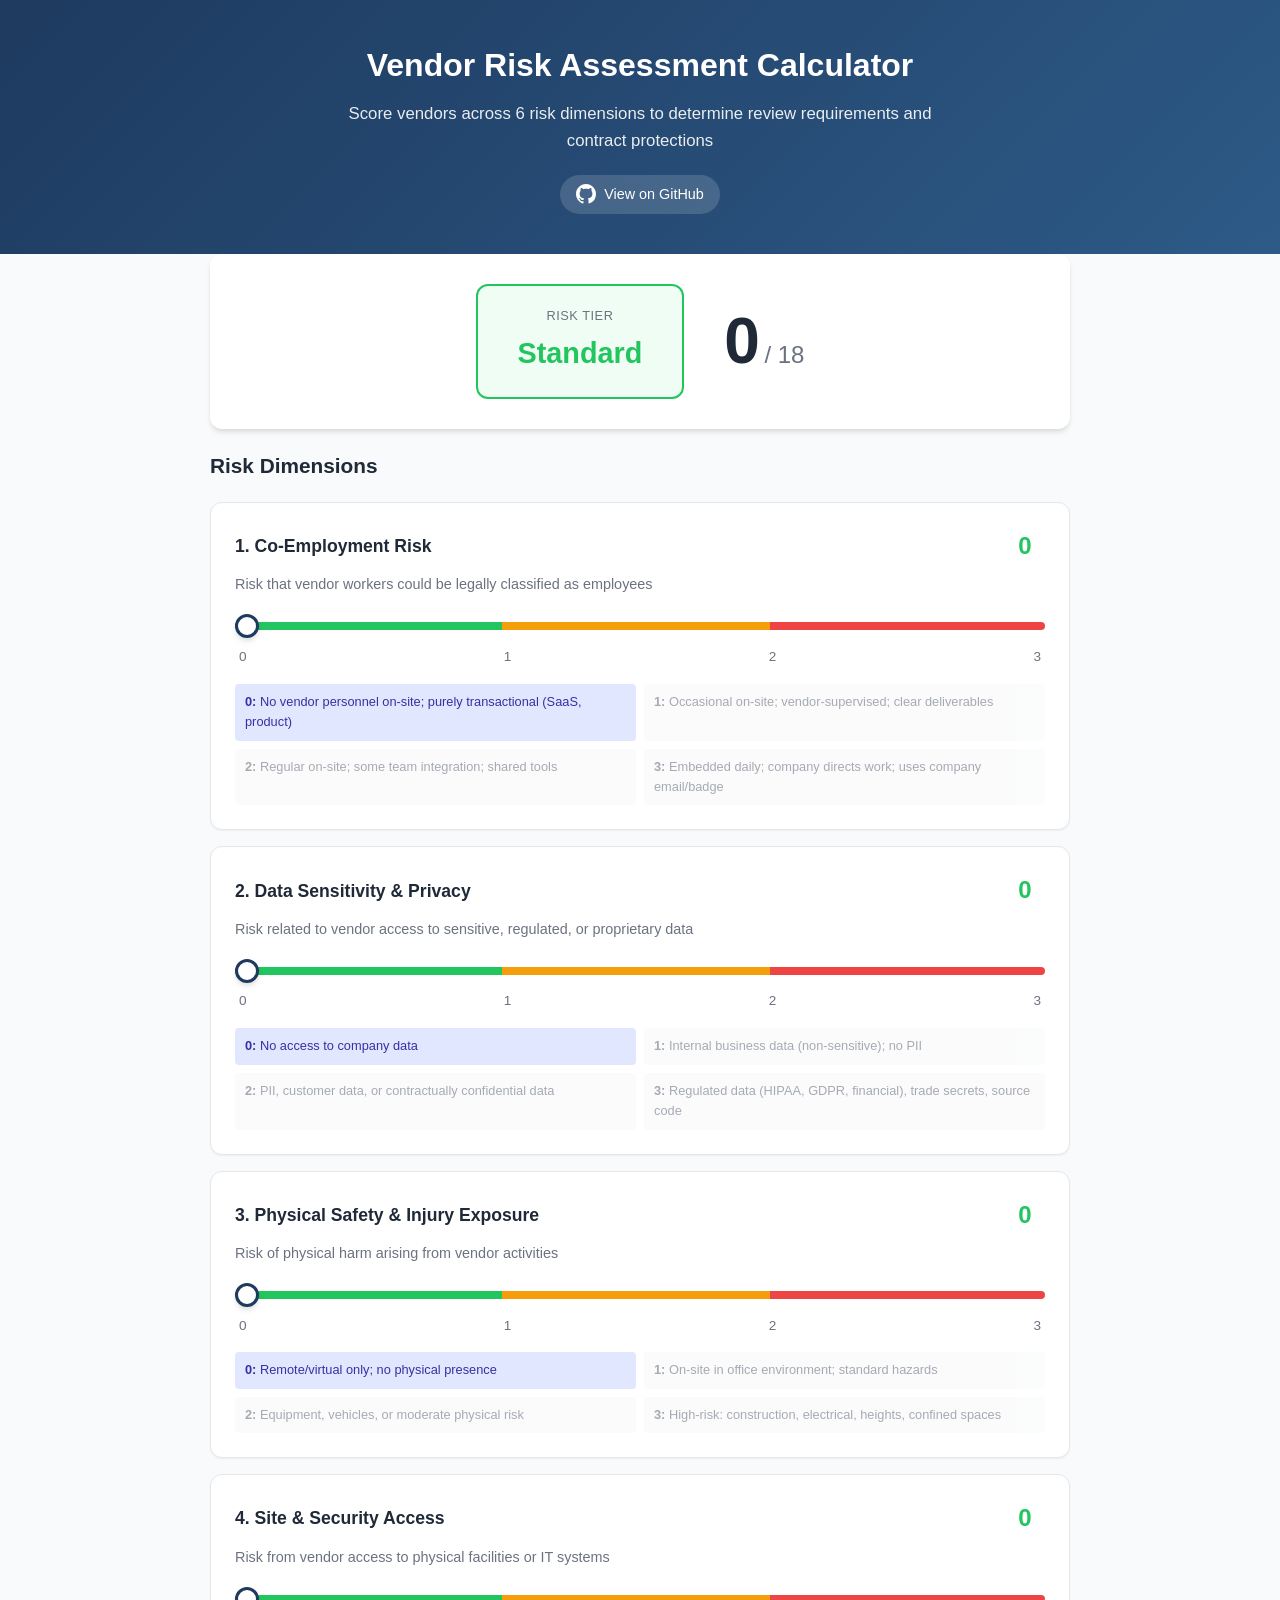
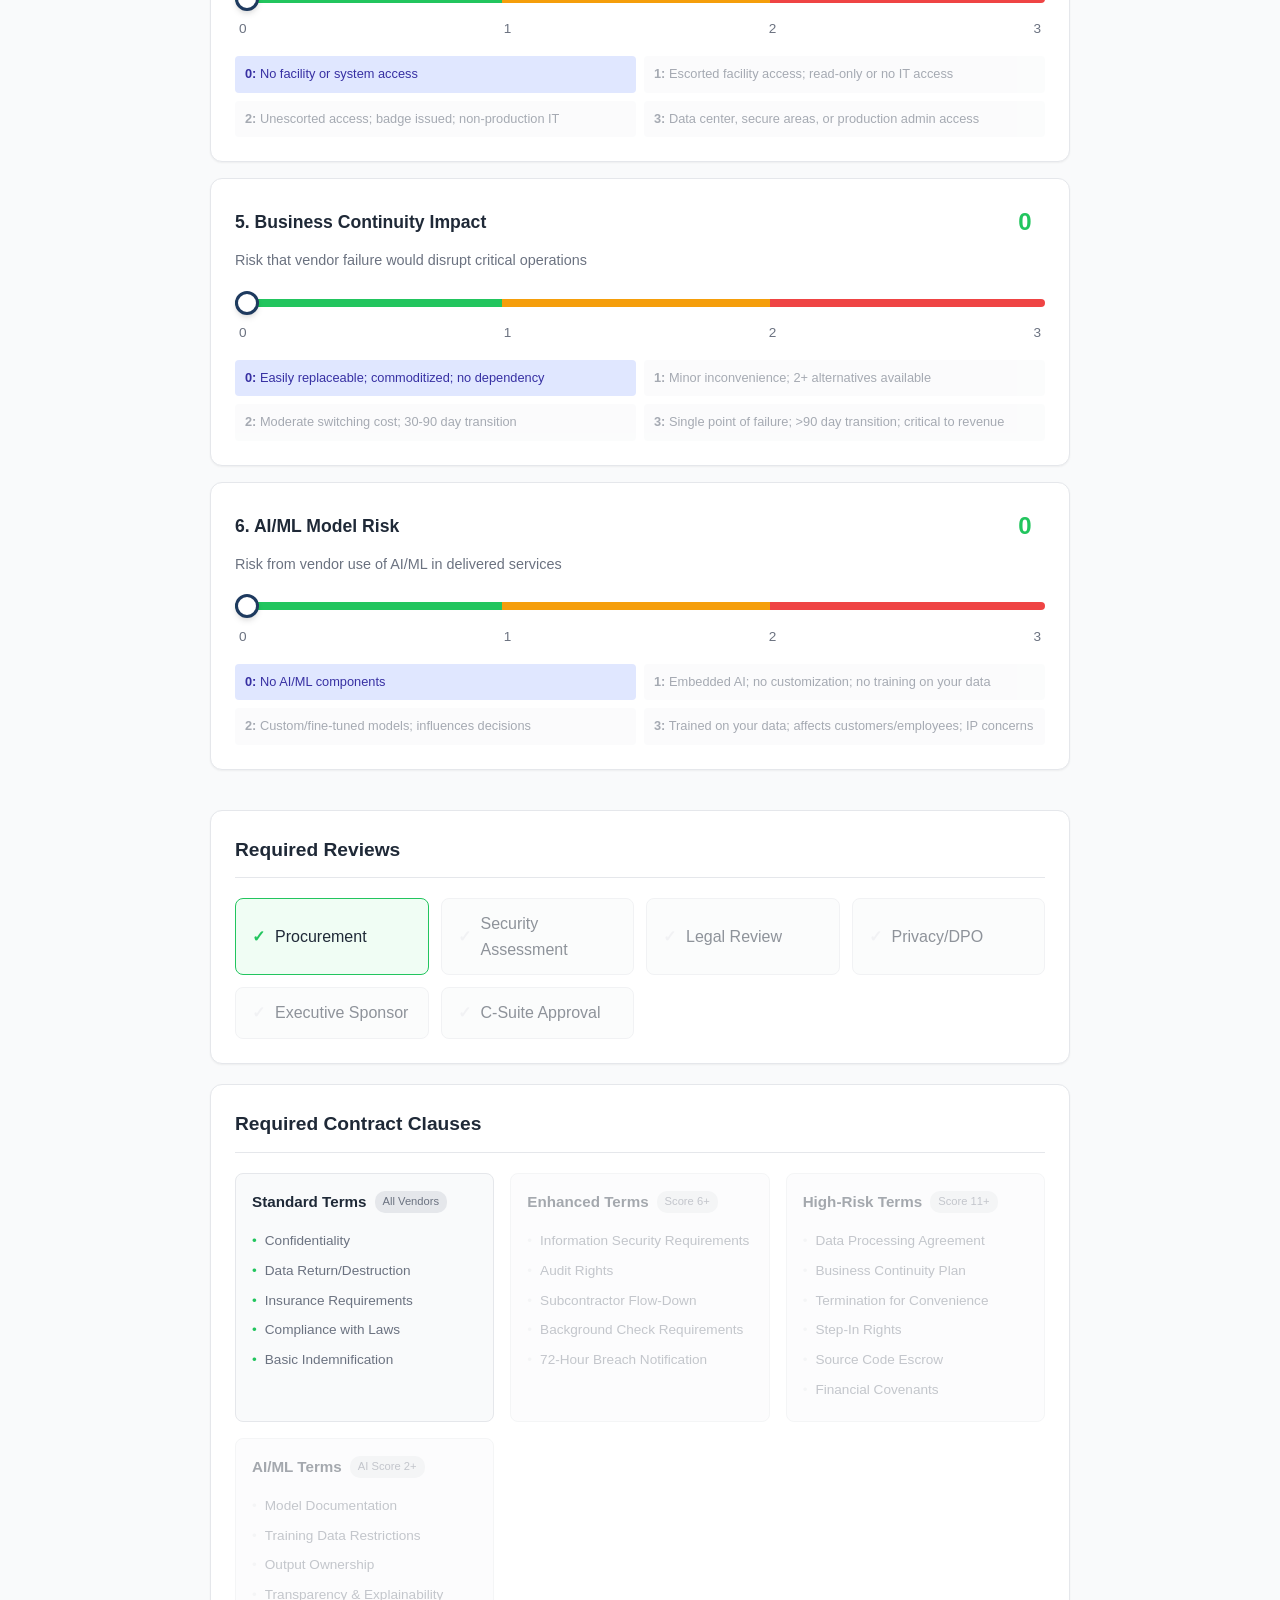
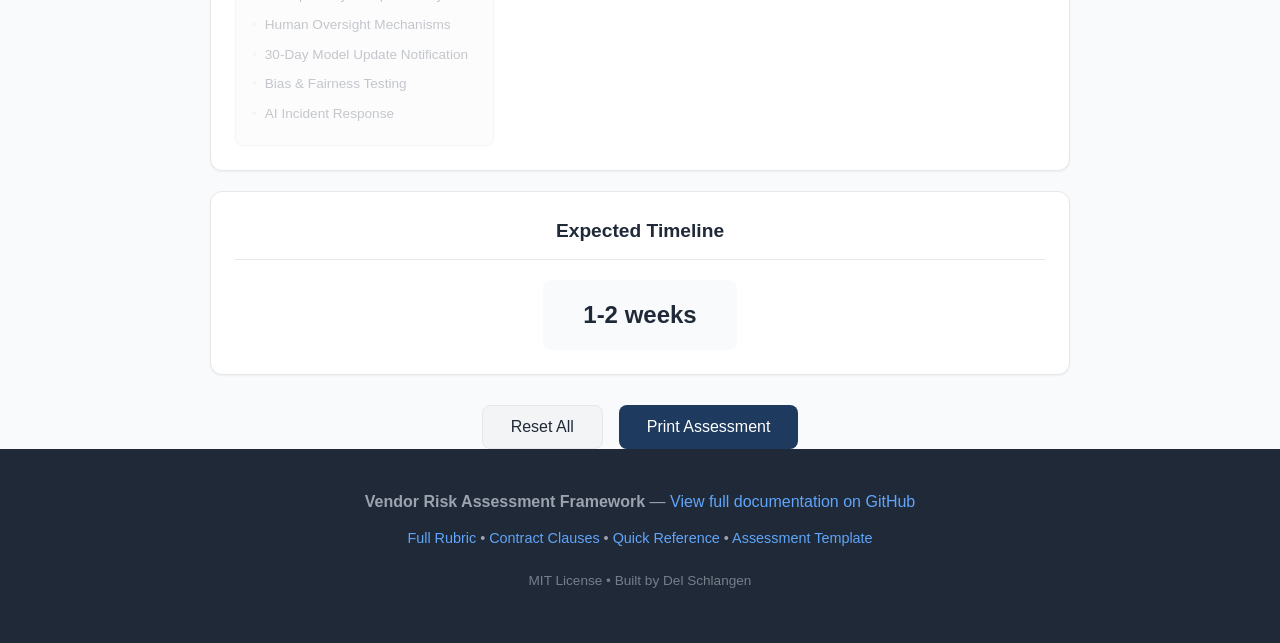
==== docs/index.html @ 5a0a444f "Add interactive GitHub Pages risk calculator New web-based vendor risk assessment tool: - 6 interact" ====
<!DOCTYPE html>
<html lang="en">
<head>
    <meta charset="UTF-8">
    <meta name="viewport" content="width=device-width, initial-scale=1.0">
    <title>Vendor Risk Assessment Calculator</title>
    <link rel="stylesheet" href="styles.css">
</head>
<body>
    <header>
        <div class="container">
            <h1>Vendor Risk Assessment Calculator</h1>
            <p class="subtitle">Score vendors across 6 risk dimensions to determine review requirements and contract protections</p>
            <a href="https://github.com/delschlangen/vendor-risk-rubric" class="github-link" target="_blank" rel="noopener">
                <svg height="20" width="20" viewBox="0 0 16 16" fill="currentColor">
                    <path d="M8 0C3.58 0 0 3.58 0 8c0 3.54 2.29 6.53 5.47 7.59.4.07.55-.17.55-.38 0-.19-.01-.82-.01-1.49-2.01.37-2.53-.49-2.69-.94-.09-.23-.48-.94-.82-1.13-.28-.15-.68-.52-.01-.53.63-.01 1.08.58 1.23.82.72 1.21 1.87.87 2.33.66.07-.52.28-.87.51-1.07-1.78-.2-3.64-.89-3.64-3.95 0-.87.31-1.59.82-2.15-.08-.2-.36-1.02.08-2.12 0 0 .67-.21 2.2.82.64-.18 1.32-.27 2-.27.68 0 1.36.09 2 .27 1.53-1.04 2.2-.82 2.2-.82.44 1.1.16 1.92.08 2.12.51.56.82 1.27.82 2.15 0 3.07-1.87 3.75-3.65 3.95.29.25.54.73.54 1.48 0 1.07-.01 1.93-.01 2.2 0 .21.15.46.55.38A8.013 8.013 0 0016 8c0-4.42-3.58-8-8-8z"/>
                </svg>
                View on GitHub
            </a>
        </div>
    </header>

    <main class="container">
        <!-- Risk Tier Display -->
        <section class="tier-display" id="tierDisplay">
            <div class="tier-badge" id="tierBadge">
                <span class="tier-label">Risk Tier</span>
                <span class="tier-name" id="tierName">Standard</span>
            </div>
            <div class="score-display">
                <span class="score-value" id="totalScore">0</span>
                <span class="score-label">/ 18</span>
            </div>
        </section>

        <!-- Escalation Warnings -->
        <section class="escalation-warnings" id="escalationWarnings" style="display: none;">
            <div class="warning-header">
                <svg width="20" height="20" viewBox="0 0 20 20" fill="currentColor">
                    <path fill-rule="evenodd" d="M8.257 3.099c.765-1.36 2.722-1.36 3.486 0l5.58 9.92c.75 1.334-.213 2.98-1.742 2.98H4.42c-1.53 0-2.493-1.646-1.743-2.98l5.58-9.92zM11 13a1 1 0 11-2 0 1 1 0 012 0zm-1-8a1 1 0 00-1 1v3a1 1 0 002 0V6a1 1 0 00-1-1z" clip-rule="evenodd"/>
                </svg>
                <span>Automatic Escalation Triggers</span>
            </div>
            <ul id="escalationList"></ul>
        </section>

        <!-- Risk Dimensions -->
        <section class="dimensions">
            <h2>Risk Dimensions</h2>

            <div class="dimension-card" data-dimension="coEmployment">
                <div class="dimension-header">
                    <h3>1. Co-Employment Risk</h3>
                    <span class="dimension-score" id="coEmploymentScore">0</span>
                </div>
                <p class="dimension-desc">Risk that vendor workers could be legally classified as employees</p>
                <div class="slider-container">
                    <input type="range" min="0" max="3" value="0" class="slider" id="coEmployment">
                    <div class="slider-labels">
                        <span>0</span><span>1</span><span>2</span><span>3</span>
                    </div>
                </div>
                <div class="score-descriptions">
                    <div class="score-desc" data-score="0"><strong>0:</strong> No vendor personnel on-site; purely transactional (SaaS, product)</div>
                    <div class="score-desc" data-score="1"><strong>1:</strong> Occasional on-site; vendor-supervised; clear deliverables</div>
                    <div class="score-desc" data-score="2"><strong>2:</strong> Regular on-site; some team integration; shared tools</div>
                    <div class="score-desc" data-score="3"><strong>3:</strong> Embedded daily; company directs work; uses company email/badge</div>
                </div>
            </div>

            <div class="dimension-card" data-dimension="dataSensitivity">
                <div class="dimension-header">
                    <h3>2. Data Sensitivity & Privacy</h3>
                    <span class="dimension-score" id="dataSensitivityScore">0</span>
                </div>
                <p class="dimension-desc">Risk related to vendor access to sensitive, regulated, or proprietary data</p>
                <div class="slider-container">
                    <input type="range" min="0" max="3" value="0" class="slider" id="dataSensitivity">
                    <div class="slider-labels">
                        <span>0</span><span>1</span><span>2</span><span>3</span>
                    </div>
                </div>
                <div class="score-descriptions">
                    <div class="score-desc" data-score="0"><strong>0:</strong> No access to company data</div>
                    <div class="score-desc" data-score="1"><strong>1:</strong> Internal business data (non-sensitive); no PII</div>
                    <div class="score-desc" data-score="2"><strong>2:</strong> PII, customer data, or contractually confidential data</div>
                    <div class="score-desc" data-score="3"><strong>3:</strong> Regulated data (HIPAA, GDPR, financial), trade secrets, source code</div>
                </div>
            </div>

            <div class="dimension-card" data-dimension="physicalSafety">
                <div class="dimension-header">
                    <h3>3. Physical Safety & Injury Exposure</h3>
                    <span class="dimension-score" id="physicalSafetyScore">0</span>
                </div>
                <p class="dimension-desc">Risk of physical harm arising from vendor activities</p>
                <div class="slider-container">
                    <input type="range" min="0" max="3" value="0" class="slider" id="physicalSafety">
                    <div class="slider-labels">
                        <span>0</span><span>1</span><span>2</span><span>3</span>
                    </div>
                </div>
                <div class="score-descriptions">
                    <div class="score-desc" data-score="0"><strong>0:</strong> Remote/virtual only; no physical presence</div>
                    <div class="score-desc" data-score="1"><strong>1:</strong> On-site in office environment; standard hazards</div>
                    <div class="score-desc" data-score="2"><strong>2:</strong> Equipment, vehicles, or moderate physical risk</div>
                    <div class="score-desc" data-score="3"><strong>3:</strong> High-risk: construction, electrical, heights, confined spaces</div>
                </div>
            </div>

            <div class="dimension-card" data-dimension="siteAccess">
                <div class="dimension-header">
                    <h3>4. Site & Security Access</h3>
                    <span class="dimension-score" id="siteAccessScore">0</span>
                </div>
                <p class="dimension-desc">Risk from vendor access to physical facilities or IT systems</p>
                <div class="slider-container">
                    <input type="range" min="0" max="3" value="0" class="slider" id="siteAccess">
                    <div class="slider-labels">
                        <span>0</span><span>1</span><span>2</span><span>3</span>
                    </div>
                </div>
                <div class="score-descriptions">
                    <div class="score-desc" data-score="0"><strong>0:</strong> No facility or system access</div>
                    <div class="score-desc" data-score="1"><strong>1:</strong> Escorted facility access; read-only or no IT access</div>
                    <div class="score-desc" data-score="2"><strong>2:</strong> Unescorted access; badge issued; non-production IT</div>
                    <div class="score-desc" data-score="3"><strong>3:</strong> Data center, secure areas, or production admin access</div>
                </div>
            </div>

            <div class="dimension-card" data-dimension="businessContinuity">
                <div class="dimension-header">
                    <h3>5. Business Continuity Impact</h3>
                    <span class="dimension-score" id="businessContinuityScore">0</span>
                </div>
                <p class="dimension-desc">Risk that vendor failure would disrupt critical operations</p>
                <div class="slider-container">
                    <input type="range" min="0" max="3" value="0" class="slider" id="businessContinuity">
                    <div class="slider-labels">
                        <span>0</span><span>1</span><span>2</span><span>3</span>
                    </div>
                </div>
                <div class="score-descriptions">
                    <div class="score-desc" data-score="0"><strong>0:</strong> Easily replaceable; commoditized; no dependency</div>
                    <div class="score-desc" data-score="1"><strong>1:</strong> Minor inconvenience; 2+ alternatives available</div>
                    <div class="score-desc" data-score="2"><strong>2:</strong> Moderate switching cost; 30-90 day transition</div>
                    <div class="score-desc" data-score="3"><strong>3:</strong> Single point of failure; >90 day transition; critical to revenue</div>
                </div>
            </div>

            <div class="dimension-card" data-dimension="aiMlRisk">
                <div class="dimension-header">
                    <h3>6. AI/ML Model Risk</h3>
                    <span class="dimension-score" id="aiMlRiskScore">0</span>
                </div>
                <p class="dimension-desc">Risk from vendor use of AI/ML in delivered services</p>
                <div class="slider-container">
                    <input type="range" min="0" max="3" value="0" class="slider" id="aiMlRisk">
                    <div class="slider-labels">
                        <span>0</span><span>1</span><span>2</span><span>3</span>
                    </div>
                </div>
                <div class="score-descriptions">
                    <div class="score-desc" data-score="0"><strong>0:</strong> No AI/ML components</div>
                    <div class="score-desc" data-score="1"><strong>1:</strong> Embedded AI; no customization; no training on your data</div>
                    <div class="score-desc" data-score="2"><strong>2:</strong> Custom/fine-tuned models; influences decisions</div>
                    <div class="score-desc" data-score="3"><strong>3:</strong> Trained on your data; affects customers/employees; IP concerns</div>
                </div>
            </div>
        </section>

        <!-- Required Reviews -->
        <section class="results-section">
            <h2>Required Reviews</h2>
            <div class="reviews-grid" id="reviewsGrid">
                <div class="review-item" data-review="procurement">
                    <span class="review-icon">&#10003;</span>
                    <span class="review-name">Procurement</span>
                </div>
                <div class="review-item inactive" data-review="security">
                    <span class="review-icon">&#10003;</span>
                    <span class="review-name">Security Assessment</span>
                </div>
                <div class="review-item inactive" data-review="legal">
                    <span class="review-icon">&#10003;</span>
                    <span class="review-name">Legal Review</span>
                </div>
                <div class="review-item inactive" data-review="privacy">
                    <span class="review-icon">&#10003;</span>
                    <span class="review-name">Privacy/DPO</span>
                </div>
                <div class="review-item inactive" data-review="executive">
                    <span class="review-icon">&#10003;</span>
                    <span class="review-name">Executive Sponsor</span>
                </div>
                <div class="review-item inactive" data-review="csuite">
                    <span class="review-icon">&#10003;</span>
                    <span class="review-name">C-Suite Approval</span>
                </div>
            </div>

            <!-- Triggered Reviews -->
            <div class="triggered-reviews" id="triggeredReviews" style="display: none;">
                <h3>Specialist Reviews Triggered</h3>
                <div id="triggeredReviewsList"></div>
            </div>
        </section>

        <!-- Contract Clauses -->
        <section class="results-section">
            <h2>Required Contract Clauses</h2>
            <div class="clauses-container">
                <div class="clause-group" id="standardClauses">
                    <h3>Standard Terms <span class="clause-badge">All Vendors</span></h3>
                    <ul>
                        <li>Confidentiality</li>
                        <li>Data Return/Destruction</li>
                        <li>Insurance Requirements</li>
                        <li>Compliance with Laws</li>
                        <li>Basic Indemnification</li>
                    </ul>
                </div>

                <div class="clause-group inactive" id="enhancedClauses">
                    <h3>Enhanced Terms <span class="clause-badge">Score 6+</span></h3>
                    <ul>
                        <li>Information Security Requirements</li>
                        <li>Audit Rights</li>
                        <li>Subcontractor Flow-Down</li>
                        <li>Background Check Requirements</li>
                        <li>72-Hour Breach Notification</li>
                    </ul>
                </div>

                <div class="clause-group inactive" id="highRiskClauses">
                    <h3>High-Risk Terms <span class="clause-badge">Score 11+</span></h3>
                    <ul>
                        <li>Data Processing Agreement</li>
                        <li>Business Continuity Plan</li>
                        <li>Termination for Convenience</li>
                        <li>Step-In Rights</li>
                        <li>Source Code Escrow</li>
                        <li>Financial Covenants</li>
                    </ul>
                </div>

                <div class="clause-group inactive" id="aiClauses">
                    <h3>AI/ML Terms <span class="clause-badge">AI Score 2+</span></h3>
                    <ul>
                        <li>Model Documentation</li>
                        <li>Training Data Restrictions</li>
                        <li>Output Ownership</li>
                        <li>Transparency & Explainability</li>
                        <li>Human Oversight Mechanisms</li>
                        <li>30-Day Model Update Notification</li>
                        <li>Bias & Fairness Testing</li>
                        <li>AI Incident Response</li>
                    </ul>
                </div>
            </div>
        </section>

        <!-- Timeline -->
        <section class="results-section timeline-section">
            <h2>Expected Timeline</h2>
            <div class="timeline-display" id="timelineDisplay">
                <span class="timeline-value">1-2 weeks</span>
            </div>
        </section>

        <!-- Actions -->
        <section class="actions">
            <button class="btn btn-reset" id="resetBtn">Reset All</button>
            <button class="btn btn-print" onclick="window.print()">Print Assessment</button>
        </section>
    </main>

    <footer>
        <div class="container">
            <p>
                <strong>Vendor Risk Assessment Framework</strong> &mdash;
                <a href="https://github.com/delschlangen/vendor-risk-rubric" target="_blank" rel="noopener">View full documentation on GitHub</a>
            </p>
            <p class="footer-links">
                <a href="https://github.com/delschlangen/vendor-risk-rubric/blob/main/rubric/risk_rubric.md">Full Rubric</a> &bull;
                <a href="https://github.com/delschlangen/vendor-risk-rubric/blob/main/clauses/contract_clauses.md">Contract Clauses</a> &bull;
                <a href="https://github.com/delschlangen/vendor-risk-rubric/blob/main/docs/quick_reference.md">Quick Reference</a> &bull;
                <a href="https://github.com/delschlangen/vendor-risk-rubric/blob/main/templates/blank_assessment.md">Assessment Template</a>
            </p>
            <p class="copyright">MIT License &bull; Built by Del Schlangen</p>
        </div>
    </footer>

    <script src="app.js"></script>
</body>
</html>
---- docs/styles.css ----
/* Reset & Base */
*, *::before, *::after {
    box-sizing: border-box;
    margin: 0;
    padding: 0;
}

:root {
    --color-standard: #22c55e;
    --color-standard-bg: #f0fdf4;
    --color-enhanced: #f59e0b;
    --color-enhanced-bg: #fffbeb;
    --color-high: #f97316;
    --color-high-bg: #fff7ed;
    --color-critical: #ef4444;
    --color-critical-bg: #fef2f2;
    --color-warning: #dc2626;
    --color-text: #1f2937;
    --color-text-light: #6b7280;
    --color-border: #e5e7eb;
    --color-bg: #f9fafb;
    --color-card: #ffffff;
    --shadow-sm: 0 1px 2px rgba(0,0,0,0.05);
    --shadow-md: 0 4px 6px -1px rgba(0,0,0,0.1), 0 2px 4px -1px rgba(0,0,0,0.06);
    --shadow-lg: 0 10px 15px -3px rgba(0,0,0,0.1), 0 4px 6px -2px rgba(0,0,0,0.05);
    --radius: 8px;
    --radius-lg: 12px;
}

body {
    font-family: -apple-system, BlinkMacSystemFont, 'Segoe UI', Roboto, 'Helvetica Neue', Arial, sans-serif;
    background: var(--color-bg);
    color: var(--color-text);
    line-height: 1.6;
    min-height: 100vh;
}

.container {
    max-width: 900px;
    margin: 0 auto;
    padding: 0 20px;
}

/* Header */
header {
    background: linear-gradient(135deg, #1e3a5f 0%, #2d5a87 100%);
    color: white;
    padding: 40px 0;
    text-align: center;
}

header h1 {
    font-size: 2rem;
    font-weight: 700;
    margin-bottom: 10px;
}

header .subtitle {
    opacity: 0.9;
    font-size: 1.05rem;
    max-width: 600px;
    margin: 0 auto 20px;
}

.github-link {
    display: inline-flex;
    align-items: center;
    gap: 8px;
    color: white;
    text-decoration: none;
    background: rgba(255,255,255,0.15);
    padding: 8px 16px;
    border-radius: 20px;
    font-size: 0.9rem;
    transition: background 0.2s;
}

.github-link:hover {
    background: rgba(255,255,255,0.25);
}

/* Main Content */
main {
    padding: 30px 0 60px;
}

/* Tier Display */
.tier-display {
    display: flex;
    justify-content: center;
    align-items: center;
    gap: 40px;
    background: var(--color-card);
    padding: 30px;
    border-radius: var(--radius-lg);
    box-shadow: var(--shadow-md);
    margin-bottom: 20px;
}

.tier-badge {
    display: flex;
    flex-direction: column;
    align-items: center;
    padding: 20px 40px;
    border-radius: var(--radius-lg);
    background: var(--color-standard-bg);
    border: 2px solid var(--color-standard);
    transition: all 0.3s ease;
}

.tier-badge.standard {
    background: var(--color-standard-bg);
    border-color: var(--color-standard);
}

.tier-badge.enhanced {
    background: var(--color-enhanced-bg);
    border-color: var(--color-enhanced);
}

.tier-badge.high {
    background: var(--color-high-bg);
    border-color: var(--color-high);
}

.tier-badge.critical {
    background: var(--color-critical-bg);
    border-color: var(--color-critical);
}

.tier-label {
    font-size: 0.8rem;
    text-transform: uppercase;
    letter-spacing: 0.5px;
    color: var(--color-text-light);
    margin-bottom: 4px;
}

.tier-name {
    font-size: 1.8rem;
    font-weight: 700;
    color: var(--color-standard);
    transition: color 0.3s ease;
}

.tier-badge.standard .tier-name { color: var(--color-standard); }
.tier-badge.enhanced .tier-name { color: var(--color-enhanced); }
.tier-badge.high .tier-name { color: var(--color-high); }
.tier-badge.critical .tier-name { color: var(--color-critical); }

.score-display {
    text-align: center;
}

.score-value {
    font-size: 4rem;
    font-weight: 700;
    color: var(--color-text);
    line-height: 1;
}

.score-label {
    font-size: 1.5rem;
    color: var(--color-text-light);
}

/* Escalation Warnings */
.escalation-warnings {
    background: #fef2f2;
    border: 2px solid var(--color-warning);
    border-radius: var(--radius);
    padding: 16px 20px;
    margin-bottom: 30px;
}

.warning-header {
    display: flex;
    align-items: center;
    gap: 10px;
    color: var(--color-warning);
    font-weight: 600;
    margin-bottom: 10px;
}

.escalation-warnings ul {
    list-style: none;
    margin-left: 30px;
}

.escalation-warnings li {
    color: #991b1b;
    padding: 4px 0;
}

.escalation-warnings li::before {
    content: "!";
    display: inline-block;
    width: 18px;
    height: 18px;
    background: var(--color-warning);
    color: white;
    border-radius: 50%;
    text-align: center;
    font-size: 12px;
    font-weight: bold;
    line-height: 18px;
    margin-right: 10px;
}

/* Dimensions Section */
.dimensions {
    margin-bottom: 40px;
}

.dimensions h2 {
    font-size: 1.3rem;
    margin-bottom: 20px;
    color: var(--color-text);
}

.dimension-card {
    background: var(--color-card);
    border: 1px solid var(--color-border);
    border-radius: var(--radius-lg);
    padding: 24px;
    margin-bottom: 16px;
    box-shadow: var(--shadow-sm);
    transition: border-color 0.3s, box-shadow 0.3s;
}

.dimension-card:hover {
    border-color: #d1d5db;
    box-shadow: var(--shadow-md);
}

.dimension-card.escalated {
    border-color: var(--color-warning);
    background: #fffbfb;
}

.dimension-header {
    display: flex;
    justify-content: space-between;
    align-items: center;
    margin-bottom: 8px;
}

.dimension-header h3 {
    font-size: 1.1rem;
    font-weight: 600;
    color: var(--color-text);
}

.dimension-score {
    font-size: 1.5rem;
    font-weight: 700;
    color: var(--color-standard);
    min-width: 40px;
    text-align: center;
}

.dimension-card.escalated .dimension-score {
    color: var(--color-warning);
}

.dimension-desc {
    color: var(--color-text-light);
    font-size: 0.9rem;
    margin-bottom: 16px;
}

/* Slider */
.slider-container {
    margin-bottom: 16px;
}

.slider {
    -webkit-appearance: none;
    width: 100%;
    height: 8px;
    border-radius: 4px;
    background: linear-gradient(to right,
        var(--color-standard) 0%,
        var(--color-standard) 33%,
        var(--color-enhanced) 33%,
        var(--color-enhanced) 66%,
        var(--color-critical) 66%,
        var(--color-critical) 100%);
    outline: none;
    cursor: pointer;
}

.slider::-webkit-slider-thumb {
    -webkit-appearance: none;
    width: 24px;
    height: 24px;
    border-radius: 50%;
    background: white;
    border: 3px solid #1e3a5f;
    cursor: pointer;
    box-shadow: var(--shadow-md);
    transition: transform 0.1s;
}

.slider::-webkit-slider-thumb:hover {
    transform: scale(1.1);
}

.slider::-moz-range-thumb {
    width: 24px;
    height: 24px;
    border-radius: 50%;
    background: white;
    border: 3px solid #1e3a5f;
    cursor: pointer;
    box-shadow: var(--shadow-md);
}

.slider-labels {
    display: flex;
    justify-content: space-between;
    margin-top: 8px;
    font-size: 0.85rem;
    color: var(--color-text-light);
    padding: 0 4px;
}

/* Score Descriptions */
.score-descriptions {
    display: grid;
    grid-template-columns: 1fr 1fr;
    gap: 8px;
    font-size: 0.8rem;
    color: var(--color-text-light);
}

.score-desc {
    padding: 8px 10px;
    background: var(--color-bg);
    border-radius: 4px;
    opacity: 0.6;
    transition: opacity 0.2s, background 0.2s;
}

.score-desc.active {
    opacity: 1;
    background: #e0e7ff;
    color: #3730a3;
}

/* Results Sections */
.results-section {
    background: var(--color-card);
    border: 1px solid var(--color-border);
    border-radius: var(--radius-lg);
    padding: 24px;
    margin-bottom: 20px;
    box-shadow: var(--shadow-sm);
}

.results-section h2 {
    font-size: 1.2rem;
    margin-bottom: 20px;
    padding-bottom: 12px;
    border-bottom: 1px solid var(--color-border);
}

/* Reviews Grid */
.reviews-grid {
    display: grid;
    grid-template-columns: repeat(auto-fill, minmax(180px, 1fr));
    gap: 12px;
}

.review-item {
    display: flex;
    align-items: center;
    gap: 10px;
    padding: 12px 16px;
    background: var(--color-standard-bg);
    border: 1px solid var(--color-standard);
    border-radius: var(--radius);
    transition: all 0.2s;
}

.review-item.inactive {
    background: var(--color-bg);
    border-color: var(--color-border);
    opacity: 0.5;
}

.review-item .review-icon {
    color: var(--color-standard);
    font-weight: bold;
}

.review-item.inactive .review-icon {
    color: var(--color-border);
}

.review-item.triggered {
    background: #fef2f2;
    border-color: var(--color-warning);
}

.review-item.triggered .review-icon {
    color: var(--color-warning);
}

/* Triggered Reviews */
.triggered-reviews {
    margin-top: 20px;
    padding-top: 20px;
    border-top: 1px solid var(--color-border);
}

.triggered-reviews h3 {
    font-size: 1rem;
    color: var(--color-warning);
    margin-bottom: 12px;
}

#triggeredReviewsList {
    display: flex;
    flex-wrap: wrap;
    gap: 10px;
}

.triggered-item {
    background: #fef2f2;
    border: 1px solid var(--color-warning);
    color: #991b1b;
    padding: 8px 14px;
    border-radius: 20px;
    font-size: 0.85rem;
}

/* Contract Clauses */
.clauses-container {
    display: grid;
    grid-template-columns: repeat(auto-fit, minmax(200px, 1fr));
    gap: 16px;
}

.clause-group {
    background: var(--color-bg);
    border: 1px solid var(--color-border);
    border-radius: var(--radius);
    padding: 16px;
    transition: all 0.3s;
}

.clause-group.inactive {
    opacity: 0.4;
}

.clause-group h3 {
    font-size: 0.95rem;
    margin-bottom: 12px;
    display: flex;
    align-items: center;
    gap: 8px;
    flex-wrap: wrap;
}

.clause-badge {
    font-size: 0.7rem;
    background: #e5e7eb;
    color: var(--color-text-light);
    padding: 2px 8px;
    border-radius: 10px;
    font-weight: normal;
}

.clause-group ul {
    list-style: none;
    font-size: 0.85rem;
}

.clause-group li {
    padding: 4px 0;
    color: var(--color-text-light);
}

.clause-group li::before {
    content: "•";
    color: var(--color-standard);
    margin-right: 8px;
}

.clause-group.inactive li::before {
    color: var(--color-border);
}

/* Timeline */
.timeline-section {
    text-align: center;
}

.timeline-display {
    display: inline-block;
    padding: 16px 40px;
    background: var(--color-bg);
    border-radius: var(--radius);
}

.timeline-value {
    font-size: 1.5rem;
    font-weight: 600;
    color: var(--color-text);
}

/* Actions */
.actions {
    display: flex;
    justify-content: center;
    gap: 16px;
    margin-top: 30px;
}

.btn {
    padding: 12px 28px;
    font-size: 1rem;
    font-weight: 500;
    border: none;
    border-radius: var(--radius);
    cursor: pointer;
    transition: all 0.2s;
}

.btn-reset {
    background: #f3f4f6;
    color: var(--color-text);
    border: 1px solid var(--color-border);
}

.btn-reset:hover {
    background: #e5e7eb;
}

.btn-print {
    background: #1e3a5f;
    color: white;
}

.btn-print:hover {
    background: #2d5a87;
}

/* Footer */
footer {
    background: #1f2937;
    color: #9ca3af;
    padding: 40px 0;
    text-align: center;
}

footer p {
    margin-bottom: 12px;
}

footer a {
    color: #60a5fa;
    text-decoration: none;
}

footer a:hover {
    text-decoration: underline;
}

.footer-links {
    font-size: 0.9rem;
}

.copyright {
    font-size: 0.85rem;
    margin-top: 20px;
    opacity: 0.7;
}

/* Print Styles */
@media print {
    header {
        background: white;
        color: black;
        padding: 20px 0;
    }

    .github-link, .actions, footer {
        display: none;
    }

    .tier-display, .dimension-card, .results-section {
        box-shadow: none;
        border: 1px solid #ccc;
    }

    .slider {
        display: none;
    }
}

/* Responsive */
@media (max-width: 768px) {
    header h1 {
        font-size: 1.6rem;
    }

    .tier-display {
        flex-direction: column;
        gap: 20px;
    }

    .score-descriptions {
        grid-template-columns: 1fr;
    }

    .clauses-container {
        grid-template-columns: 1fr;
    }

    .reviews-grid {
        grid-template-columns: 1fr;
    }
}
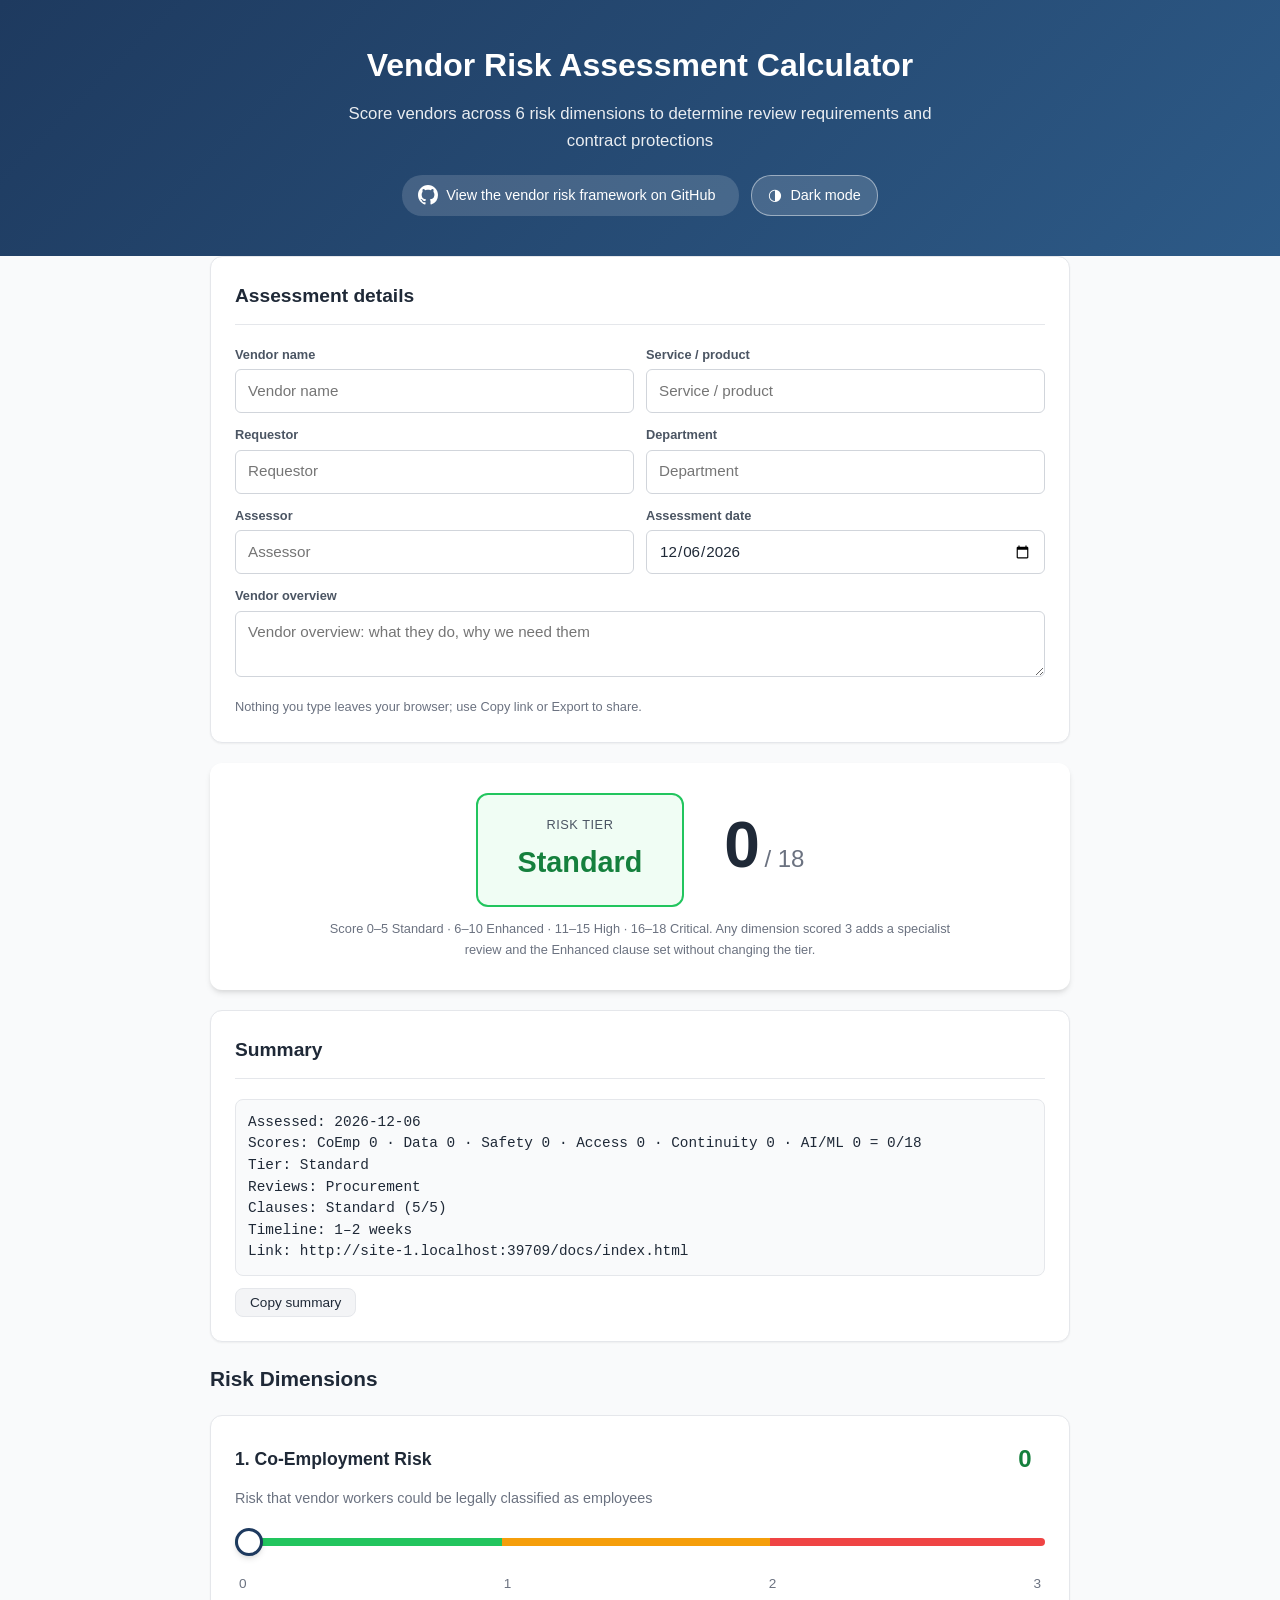
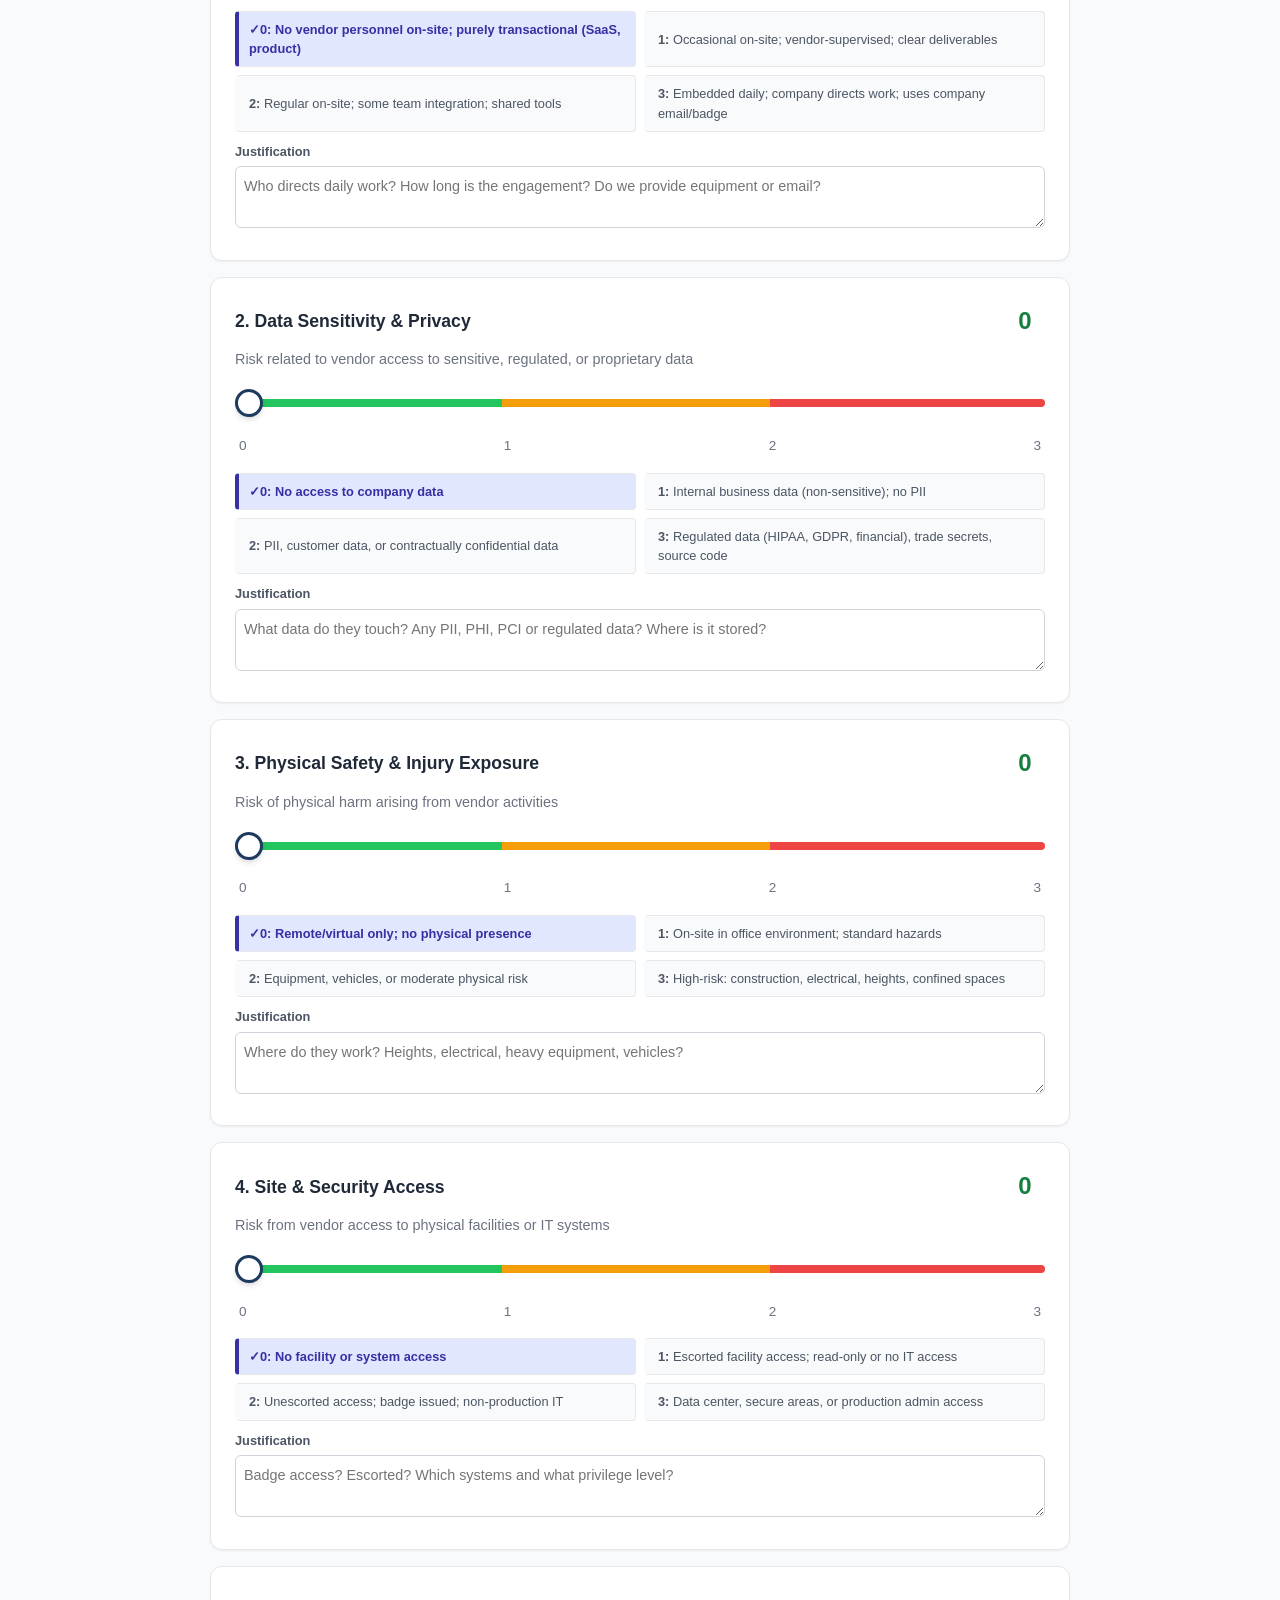
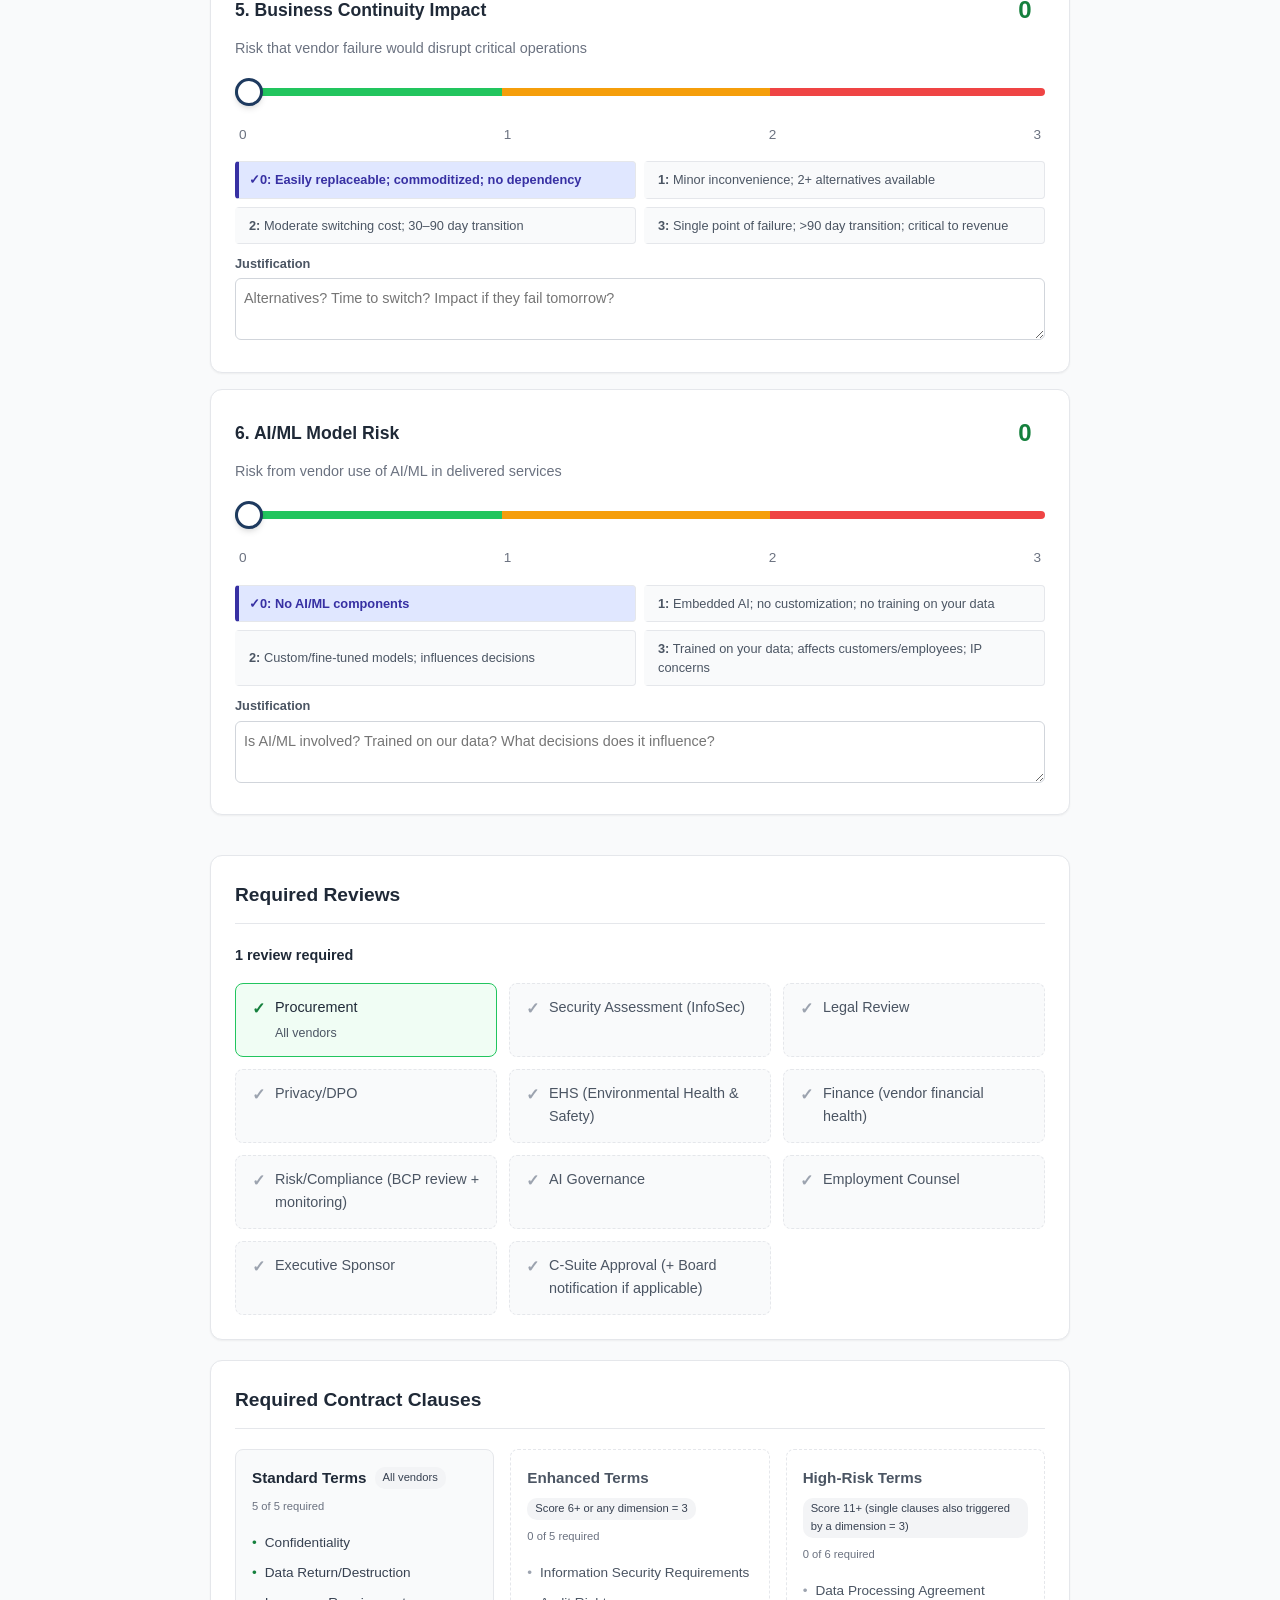
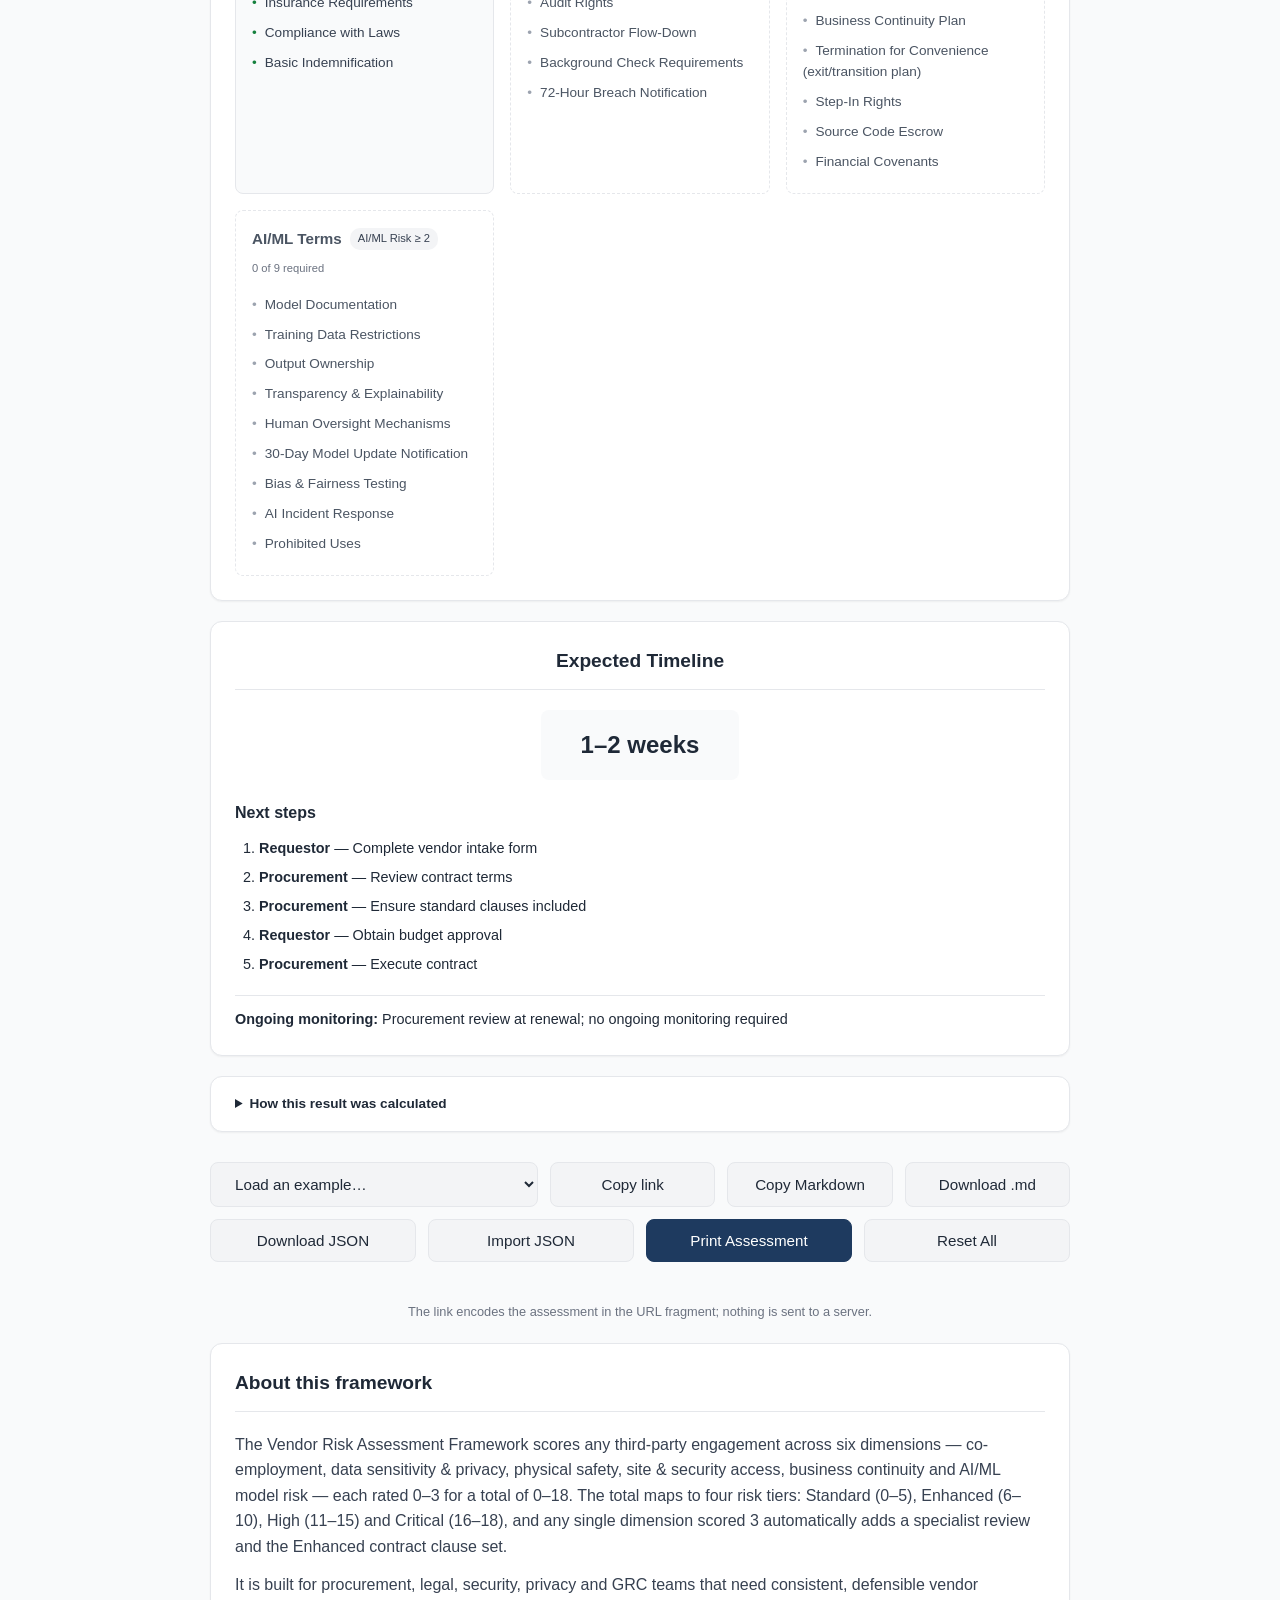
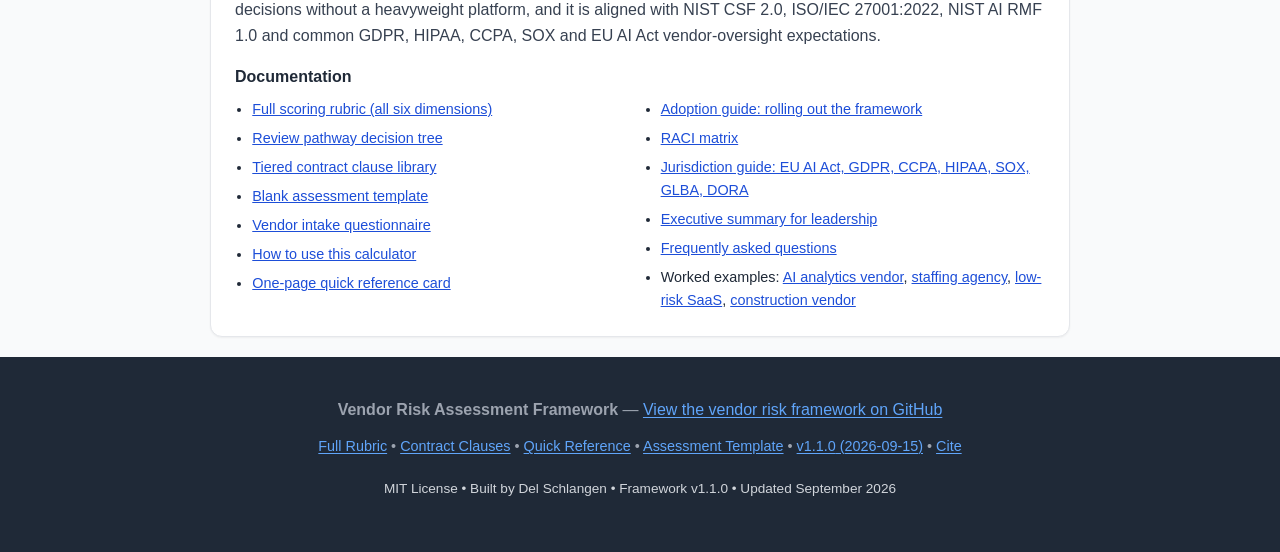
==== commit 3e236d40: "Add interactive assessment features, site discoverability and 2026 content refresh Calculator (docs/" ====
--- a/docs/index.html
+++ b/docs/index.html
@@ -3,206 +3,390 @@
 <head>
     <meta charset="UTF-8">
     <meta name="viewport" content="width=device-width, initial-scale=1.0">
-    <title>Vendor Risk Assessment Calculator</title>
+    <title>Third-Party Vendor Risk Assessment Calculator (Free)</title>
+    <meta name="description" content="Free open-source tool to score third-party vendors on 6 risk dimensions, including AI/ML, and get the risk tier, required reviews and contract clauses.">
+    <link rel="canonical" href="https://delschlangen.github.io/vendor-risk-rubric/">
+    <meta name="robots" content="index, follow, max-image-preview:large">
+    <meta name="author" content="Del Schlangen">
+    <meta name="theme-color" content="#1e3a5f">
+    <link rel="icon" href="favicon.svg" type="image/svg+xml">
+    <link rel="icon" href="favicon-32.png" sizes="32x32" type="image/png">
+    <link rel="apple-touch-icon" href="apple-touch-icon.png">
+    <meta property="og:type" content="website">
+    <meta property="og:site_name" content="Vendor Risk Assessment Framework">
+    <meta property="og:locale" content="en_US">
+    <meta property="og:url" content="https://delschlangen.github.io/vendor-risk-rubric/">
+    <meta property="og:title" content="Vendor Risk Assessment Calculator">
+    <meta property="og:description" content="Score third-party vendors on 6 risk dimensions, including AI/ML, and instantly see the risk tier, required reviews and contract clauses. Free and open source.">
+    <meta property="og:image" content="https://delschlangen.github.io/vendor-risk-rubric/og-image.png">
+    <meta property="og:image:width" content="1200">
+    <meta property="og:image:height" content="630">
+    <meta property="og:image:alt" content="Vendor Risk Assessment Calculator: six risk dimensions scored 0-3, four risk tiers from Standard to Critical">
+    <meta name="twitter:card" content="summary_large_image">
+    <meta name="twitter:title" content="Vendor Risk Assessment Calculator">
+    <meta name="twitter:description" content="Free open-source calculator: score vendors on 6 risk dimensions and get the risk tier, reviews and contract clauses.">
+    <meta name="twitter:image" content="https://delschlangen.github.io/vendor-risk-rubric/og-image.png">
+    <meta name="twitter:image:alt" content="Vendor Risk Assessment Calculator preview">
     <link rel="stylesheet" href="styles.css">
+    <script type="application/ld+json">
+    {
+        "@context": "https://schema.org",
+        "@type": "WebApplication",
+        "name": "Vendor Risk Assessment Calculator",
+        "url": "https://delschlangen.github.io/vendor-risk-rubric/",
+        "description": "Score third-party vendors on 6 risk dimensions, including AI/ML, and instantly see the risk tier, required reviews and contract clauses. Free and open source.",
+        "applicationCategory": "BusinessApplication",
+        "operatingSystem": "Any",
+        "browserRequirements": "Requires JavaScript",
+        "isAccessibleForFree": true,
+        "offers": {
+            "@type": "Offer",
+            "price": "0",
+            "priceCurrency": "USD"
+        },
+        "license": "https://github.com/delschlangen/vendor-risk-rubric/blob/main/LICENSE",
+        "softwareVersion": "1.1.0",
+        "datePublished": "2024-12-25",
+        "dateModified": "2026-09-15",
+        "image": "https://delschlangen.github.io/vendor-risk-rubric/og-image.png",
+        "screenshot": "https://delschlangen.github.io/vendor-risk-rubric/og-image.png",
+        "keywords": "vendor risk assessment, third-party risk management, TPRM, vendor risk calculator, AI vendor risk, vendor due diligence, contract clauses, procurement risk",
+        "sameAs": "https://github.com/delschlangen/vendor-risk-rubric",
+        "author": {
+            "@type": "Person",
+            "name": "Del Schlangen",
+            "sameAs": [
+                "https://orcid.org/0009-0005-5116-9564",
+                "https://github.com/delschlangen",
+                "https://linkedin.com/in/del-s-759557175/"
+            ]
+        }
+    }
+    </script>
+    <script>
+    (function () {
+        try {
+            var t = localStorage.getItem('vrr.theme');
+            if (t === 'dark' || t === 'light') {
+                document.documentElement.setAttribute('data-theme', t);
+            }
+        } catch (e) { /* storage unavailable; fall back to OS preference */ }
+    })();
+    </script>
 </head>
 <body>
+    <a class="skip-link" href="#main">Skip to calculator</a>
     <header>
         <div class="container">
             <h1>Vendor Risk Assessment Calculator</h1>
+            <p class="print-only print-stamp">Vendor Risk Assessment Framework <span class="fw-version">v1.1.0</span> &middot; Generated <span id="printDate"></span> &middot; <span id="printLink"></span></p>
             <p class="subtitle">Score vendors across 6 risk dimensions to determine review requirements and contract protections</p>
-            <a href="https://github.com/delschlangen/vendor-risk-rubric" class="github-link" target="_blank" rel="noopener">
-                <svg height="20" width="20" viewBox="0 0 16 16" fill="currentColor">
-                    <path d="M8 0C3.58 0 0 3.58 0 8c0 3.54 2.29 6.53 5.47 7.59.4.07.55-.17.55-.38 0-.19-.01-.82-.01-1.49-2.01.37-2.53-.49-2.69-.94-.09-.23-.48-.94-.82-1.13-.28-.15-.68-.52-.01-.53.63-.01 1.08.58 1.23.82.72 1.21 1.87.87 2.33.66.07-.52.28-.87.51-1.07-1.78-.2-3.64-.89-3.64-3.95 0-.87.31-1.59.82-2.15-.08-.2-.36-1.02.08-2.12 0 0 .67-.21 2.2.82.64-.18 1.32-.27 2-.27.68 0 1.36.09 2 .27 1.53-1.04 2.2-.82 2.2-.82.44 1.1.16 1.92.08 2.12.51.56.82 1.27.82 2.15 0 3.07-1.87 3.75-3.65 3.95.29.25.54.73.54 1.48 0 1.07-.01 1.93-.01 2.2 0 .21.15.46.55.38A8.013 8.013 0 0016 8c0-4.42-3.58-8-8-8z"/>
-                </svg>
-                View on GitHub
-            </a>
+            <div class="header-actions">
+                <a href="https://github.com/delschlangen/vendor-risk-rubric" class="github-link" target="_blank" rel="noopener">
+                    <svg height="20" width="20" viewBox="0 0 16 16" fill="currentColor" aria-hidden="true">
+                        <path d="M8 0C3.58 0 0 3.58 0 8c0 3.54 2.29 6.53 5.47 7.59.4.07.55-.17.55-.38 0-.19-.01-.82-.01-1.49-2.01.37-2.53-.49-2.69-.94-.09-.23-.48-.94-.82-1.13-.28-.15-.68-.52-.01-.53.63-.01 1.08.58 1.23.82.72 1.21 1.87.87 2.33.66.07-.52.28-.87.51-1.07-1.78-.2-3.64-.89-3.64-3.95 0-.87.31-1.59.82-2.15-.08-.2-.36-1.02.08-2.12 0 0 .67-.21 2.2.82.64-.18 1.32-.27 2-.27.68 0 1.36.09 2 .27 1.53-1.04 2.2-.82 2.2-.82.44 1.1.16 1.92.08 2.12.51.56.82 1.27.82 2.15 0 3.07-1.87 3.75-3.65 3.95.29.25.54.73.54 1.48 0 1.07-.01 1.93-.01 2.2 0 .21.15.46.55.38A8.013 8.013 0 0016 8c0-4.42-3.58-8-8-8z"/>
+                    </svg>
+                    View the vendor risk framework on GitHub<span class="sr-only"> (opens in new tab)</span>
+                </a>
+                <button type="button" class="theme-toggle" id="themeToggle" aria-pressed="false">Dark mode</button>
+            </div>
         </div>
     </header>
 
-    <main class="container">
+    <main class="container" id="main">
+        <!-- Draft restore banner -->
+        <div id="draftBanner" class="draft-banner" role="status" hidden>
+            <span class="draft-text">Unsaved assessment from <time id="draftTime"></time></span>
+            <button type="button" class="btn btn-small" id="restoreDraft">Restore</button>
+            <button type="button" class="btn btn-small" id="discardDraft">Discard</button>
+        </div>
+
+        <!-- Assessment Metadata -->
+        <section class="meta-card" id="assessmentMeta" aria-labelledby="metaHeading">
+            <h2 id="metaHeading">Assessment details</h2>
+            <div class="meta-grid">
+                <div class="meta-field">
+                    <label for="metaVendor">Vendor name</label>
+                    <input type="text" id="metaVendor" data-field="vendor" placeholder="Vendor name" autocomplete="organization">
+                </div>
+                <div class="meta-field">
+                    <label for="metaService">Service / product</label>
+                    <input type="text" id="metaService" data-field="service" placeholder="Service / product">
+                </div>
+                <div class="meta-field">
+                    <label for="metaRequestor">Requestor</label>
+                    <input type="text" id="metaRequestor" data-field="requestor" placeholder="Requestor">
+                </div>
+                <div class="meta-field">
+                    <label for="metaDepartment">Department</label>
+                    <input type="text" id="metaDepartment" data-field="department" placeholder="Department">
+                </div>
+                <div class="meta-field">
+                    <label for="metaAssessor">Assessor</label>
+                    <input type="text" id="metaAssessor" data-field="assessor" placeholder="Assessor">
+                </div>
+                <div class="meta-field">
+                    <label for="metaDate">Assessment date</label>
+                    <input type="date" id="metaDate" data-field="date">
+                </div>
+                <div class="meta-field meta-field-full">
+                    <label for="metaOverview">Vendor overview</label>
+                    <textarea id="metaOverview" data-field="overview" rows="2" placeholder="Vendor overview: what they do, why we need them"></textarea>
+                </div>
+            </div>
+            <p class="meta-hint">Nothing you type leaves your browser; use Copy link or Export to share.</p>
+        </section>
+
         <!-- Risk Tier Display -->
-        <section class="tier-display" id="tierDisplay">
-            <div class="tier-badge" id="tierBadge">
-                <span class="tier-label">Risk Tier</span>
-                <span class="tier-name" id="tierName">Standard</span>
-            </div>
-            <div class="score-display">
-                <span class="score-value" id="totalScore">0</span>
-                <span class="score-label">/ 18</span>
-            </div>
+        <section class="tier-display" id="tierDisplay" aria-labelledby="tierHeading">
+            <div class="tier-main">
+                <div class="tier-badge" id="tierBadge">
+                    <h2 class="tier-label" id="tierHeading">Risk Tier</h2>
+                    <span class="tier-name" id="tierName">Standard</span>
+                </div>
+                <div class="score-display">
+                    <span class="score-value" id="totalScore">0</span>
+                    <span class="score-label">/ 18</span>
+                    <span class="tier-vendor" id="tierVendor"></span>
+                </div>
+            </div>
+            <p class="tier-note" id="tierNote" hidden></p>
+            <p class="tier-legend" id="tierLegend">Score 0&ndash;5 Standard &middot; 6&ndash;10 Enhanced &middot; 11&ndash;15 High &middot; 16&ndash;18 Critical. Any dimension scored 3 adds a specialist review and the Enhanced clause set without changing the tier.</p>
+        </section>
+        <p id="liveStatus" class="sr-only" role="status" aria-live="polite" aria-atomic="true"></p>
+
+        <!-- Summary -->
+        <section class="summary-card results-section" aria-labelledby="summaryHeading">
+            <h2 id="summaryHeading">Summary</h2>
+            <pre id="summaryText" class="summary-text"></pre>
+            <button type="button" class="btn btn-small" id="copySummaryBtn">Copy summary</button>
         </section>
 
         <!-- Escalation Warnings -->
-        <section class="escalation-warnings" id="escalationWarnings" style="display: none;">
+        <section class="escalation-warnings" id="escalationWarnings" role="region" aria-labelledby="escalationHeading" hidden>
             <div class="warning-header">
-                <svg width="20" height="20" viewBox="0 0 20 20" fill="currentColor">
+                <svg width="20" height="20" viewBox="0 0 20 20" fill="currentColor" aria-hidden="true">
                     <path fill-rule="evenodd" d="M8.257 3.099c.765-1.36 2.722-1.36 3.486 0l5.58 9.92c.75 1.334-.213 2.98-1.742 2.98H4.42c-1.53 0-2.493-1.646-1.743-2.98l5.58-9.92zM11 13a1 1 0 11-2 0 1 1 0 012 0zm-1-8a1 1 0 00-1 1v3a1 1 0 002 0V6a1 1 0 00-1-1z" clip-rule="evenodd"/>
                 </svg>
-                <span>Automatic Escalation Triggers</span>
+                <h2 id="escalationHeading">Automatic Escalations Triggered</h2>
             </div>
             <ul id="escalationList"></ul>
         </section>
 
         <!-- Risk Dimensions -->
-        <section class="dimensions">
+        <section class="dimensions" id="dimensionsSection">
             <h2>Risk Dimensions</h2>
 
             <div class="dimension-card" data-dimension="coEmployment">
                 <div class="dimension-header">
-                    <h3>1. Co-Employment Risk</h3>
-                    <span class="dimension-score" id="coEmploymentScore">0</span>
-                </div>
-                <p class="dimension-desc">Risk that vendor workers could be legally classified as employees</p>
+                    <h3 id="coEmploymentLabel">1. Co-Employment Risk</h3>
+                    <span class="dimension-score" id="coEmploymentScore" aria-hidden="true">0</span>
+                </div>
+                <p class="dimension-desc" id="coEmploymentDesc">Risk that vendor workers could be legally classified as employees</p>
                 <div class="slider-container">
-                    <input type="range" min="0" max="3" value="0" class="slider" id="coEmployment">
-                    <div class="slider-labels">
+                    <input type="range" min="0" max="3" value="0" class="slider" id="coEmployment" aria-labelledby="coEmploymentLabel" aria-describedby="coEmploymentDesc">
+                    <div class="slider-labels" aria-hidden="true">
                         <span>0</span><span>1</span><span>2</span><span>3</span>
                     </div>
                 </div>
                 <div class="score-descriptions">
-                    <div class="score-desc" data-score="0"><strong>0:</strong> No vendor personnel on-site; purely transactional (SaaS, product)</div>
-                    <div class="score-desc" data-score="1"><strong>1:</strong> Occasional on-site; vendor-supervised; clear deliverables</div>
-                    <div class="score-desc" data-score="2"><strong>2:</strong> Regular on-site; some team integration; shared tools</div>
-                    <div class="score-desc" data-score="3"><strong>3:</strong> Embedded daily; company directs work; uses company email/badge</div>
-                </div>
+                    <button type="button" class="score-desc" data-score="0" aria-pressed="true"><strong>0:</strong> No vendor personnel on-site; purely transactional (SaaS, product)</button>
+                    <button type="button" class="score-desc" data-score="1" aria-pressed="false"><strong>1:</strong> Occasional on-site; vendor-supervised; clear deliverables</button>
+                    <button type="button" class="score-desc" data-score="2" aria-pressed="false"><strong>2:</strong> Regular on-site; some team integration; shared tools</button>
+                    <button type="button" class="score-desc" data-score="3" aria-pressed="false"><strong>3:</strong> Embedded daily; company directs work; uses company email/badge</button>
+                </div>
+                <button type="button" class="show-all-levels" aria-expanded="false">Show all levels</button>
+                <label class="note-label" for="note-coEmployment">Justification</label>
+                <textarea id="note-coEmployment" class="dim-note" data-dim="coEmployment" rows="2" placeholder="Who directs daily work? How long is the engagement? Do we provide equipment or email?"></textarea>
             </div>
 
             <div class="dimension-card" data-dimension="dataSensitivity">
                 <div class="dimension-header">
-                    <h3>2. Data Sensitivity & Privacy</h3>
-                    <span class="dimension-score" id="dataSensitivityScore">0</span>
-                </div>
-                <p class="dimension-desc">Risk related to vendor access to sensitive, regulated, or proprietary data</p>
+                    <h3 id="dataSensitivityLabel">2. Data Sensitivity &amp; Privacy</h3>
+                    <span class="dimension-score" id="dataSensitivityScore" aria-hidden="true">0</span>
+                </div>
+                <p class="dimension-desc" id="dataSensitivityDesc">Risk related to vendor access to sensitive, regulated, or proprietary data</p>
                 <div class="slider-container">
-                    <input type="range" min="0" max="3" value="0" class="slider" id="dataSensitivity">
-                    <div class="slider-labels">
+                    <input type="range" min="0" max="3" value="0" class="slider" id="dataSensitivity" aria-labelledby="dataSensitivityLabel" aria-describedby="dataSensitivityDesc">
+                    <div class="slider-labels" aria-hidden="true">
                         <span>0</span><span>1</span><span>2</span><span>3</span>
                     </div>
                 </div>
                 <div class="score-descriptions">
-                    <div class="score-desc" data-score="0"><strong>0:</strong> No access to company data</div>
-                    <div class="score-desc" data-score="1"><strong>1:</strong> Internal business data (non-sensitive); no PII</div>
-                    <div class="score-desc" data-score="2"><strong>2:</strong> PII, customer data, or contractually confidential data</div>
-                    <div class="score-desc" data-score="3"><strong>3:</strong> Regulated data (HIPAA, GDPR, financial), trade secrets, source code</div>
-                </div>
+                    <button type="button" class="score-desc" data-score="0" aria-pressed="true"><strong>0:</strong> No access to company data</button>
+                    <button type="button" class="score-desc" data-score="1" aria-pressed="false"><strong>1:</strong> Internal business data (non-sensitive); no PII</button>
+                    <button type="button" class="score-desc" data-score="2" aria-pressed="false"><strong>2:</strong> PII, customer data, or contractually confidential data</button>
+                    <button type="button" class="score-desc" data-score="3" aria-pressed="false"><strong>3:</strong> Regulated data (HIPAA, GDPR, financial), trade secrets, source code</button>
+                </div>
+                <button type="button" class="show-all-levels" aria-expanded="false">Show all levels</button>
+                <label class="note-label" for="note-dataSensitivity">Justification</label>
+                <textarea id="note-dataSensitivity" class="dim-note" data-dim="dataSensitivity" rows="2" placeholder="What data do they touch? Any PII, PHI, PCI or regulated data? Where is it stored?"></textarea>
             </div>
 
             <div class="dimension-card" data-dimension="physicalSafety">
                 <div class="dimension-header">
-                    <h3>3. Physical Safety & Injury Exposure</h3>
-                    <span class="dimension-score" id="physicalSafetyScore">0</span>
-                </div>
-                <p class="dimension-desc">Risk of physical harm arising from vendor activities</p>
+                    <h3 id="physicalSafetyLabel">3. Physical Safety &amp; Injury Exposure</h3>
+                    <span class="dimension-score" id="physicalSafetyScore" aria-hidden="true">0</span>
+                </div>
+                <p class="dimension-desc" id="physicalSafetyDesc">Risk of physical harm arising from vendor activities</p>
                 <div class="slider-container">
-                    <input type="range" min="0" max="3" value="0" class="slider" id="physicalSafety">
-                    <div class="slider-labels">
+                    <input type="range" min="0" max="3" value="0" class="slider" id="physicalSafety" aria-labelledby="physicalSafetyLabel" aria-describedby="physicalSafetyDesc">
+                    <div class="slider-labels" aria-hidden="true">
                         <span>0</span><span>1</span><span>2</span><span>3</span>
                     </div>
                 </div>
                 <div class="score-descriptions">
-                    <div class="score-desc" data-score="0"><strong>0:</strong> Remote/virtual only; no physical presence</div>
-                    <div class="score-desc" data-score="1"><strong>1:</strong> On-site in office environment; standard hazards</div>
-                    <div class="score-desc" data-score="2"><strong>2:</strong> Equipment, vehicles, or moderate physical risk</div>
-                    <div class="score-desc" data-score="3"><strong>3:</strong> High-risk: construction, electrical, heights, confined spaces</div>
-                </div>
+                    <button type="button" class="score-desc" data-score="0" aria-pressed="true"><strong>0:</strong> Remote/virtual only; no physical presence</button>
+                    <button type="button" class="score-desc" data-score="1" aria-pressed="false"><strong>1:</strong> On-site in office environment; standard hazards</button>
+                    <button type="button" class="score-desc" data-score="2" aria-pressed="false"><strong>2:</strong> Equipment, vehicles, or moderate physical risk</button>
+                    <button type="button" class="score-desc" data-score="3" aria-pressed="false"><strong>3:</strong> High-risk: construction, electrical, heights, confined spaces</button>
+                </div>
+                <button type="button" class="show-all-levels" aria-expanded="false">Show all levels</button>
+                <label class="note-label" for="note-physicalSafety">Justification</label>
+                <textarea id="note-physicalSafety" class="dim-note" data-dim="physicalSafety" rows="2" placeholder="Where do they work? Heights, electrical, heavy equipment, vehicles?"></textarea>
             </div>
 
             <div class="dimension-card" data-dimension="siteAccess">
                 <div class="dimension-header">
-                    <h3>4. Site & Security Access</h3>
-                    <span class="dimension-score" id="siteAccessScore">0</span>
-                </div>
-                <p class="dimension-desc">Risk from vendor access to physical facilities or IT systems</p>
+                    <h3 id="siteAccessLabel">4. Site &amp; Security Access</h3>
+                    <span class="dimension-score" id="siteAccessScore" aria-hidden="true">0</span>
+                </div>
+                <p class="dimension-desc" id="siteAccessDesc">Risk from vendor access to physical facilities or IT systems</p>
                 <div class="slider-container">
-                    <input type="range" min="0" max="3" value="0" class="slider" id="siteAccess">
-                    <div class="slider-labels">
+                    <input type="range" min="0" max="3" value="0" class="slider" id="siteAccess" aria-labelledby="siteAccessLabel" aria-describedby="siteAccessDesc">
+                    <div class="slider-labels" aria-hidden="true">
                         <span>0</span><span>1</span><span>2</span><span>3</span>
                     </div>
                 </div>
                 <div class="score-descriptions">
-                    <div class="score-desc" data-score="0"><strong>0:</strong> No facility or system access</div>
-                    <div class="score-desc" data-score="1"><strong>1:</strong> Escorted facility access; read-only or no IT access</div>
-                    <div class="score-desc" data-score="2"><strong>2:</strong> Unescorted access; badge issued; non-production IT</div>
-                    <div class="score-desc" data-score="3"><strong>3:</strong> Data center, secure areas, or production admin access</div>
-                </div>
+                    <button type="button" class="score-desc" data-score="0" aria-pressed="true"><strong>0:</strong> No facility or system access</button>
+                    <button type="button" class="score-desc" data-score="1" aria-pressed="false"><strong>1:</strong> Escorted facility access; read-only or no IT access</button>
+                    <button type="button" class="score-desc" data-score="2" aria-pressed="false"><strong>2:</strong> Unescorted access; badge issued; non-production IT</button>
+                    <button type="button" class="score-desc" data-score="3" aria-pressed="false"><strong>3:</strong> Data center, secure areas, or production admin access</button>
+                </div>
+                <button type="button" class="show-all-levels" aria-expanded="false">Show all levels</button>
+                <label class="note-label" for="note-siteAccess">Justification</label>
+                <textarea id="note-siteAccess" class="dim-note" data-dim="siteAccess" rows="2" placeholder="Badge access? Escorted? Which systems and what privilege level?"></textarea>
             </div>
 
             <div class="dimension-card" data-dimension="businessContinuity">
                 <div class="dimension-header">
-                    <h3>5. Business Continuity Impact</h3>
-                    <span class="dimension-score" id="businessContinuityScore">0</span>
-                </div>
-                <p class="dimension-desc">Risk that vendor failure would disrupt critical operations</p>
+                    <h3 id="businessContinuityLabel">5. Business Continuity Impact</h3>
+                    <span class="dimension-score" id="businessContinuityScore" aria-hidden="true">0</span>
+                </div>
+                <p class="dimension-desc" id="businessContinuityDesc">Risk that vendor failure would disrupt critical operations</p>
                 <div class="slider-container">
-                    <input type="range" min="0" max="3" value="0" class="slider" id="businessContinuity">
-                    <div class="slider-labels">
+                    <input type="range" min="0" max="3" value="0" class="slider" id="businessContinuity" aria-labelledby="businessContinuityLabel" aria-describedby="businessContinuityDesc">
+                    <div class="slider-labels" aria-hidden="true">
                         <span>0</span><span>1</span><span>2</span><span>3</span>
                     </div>
                 </div>
                 <div class="score-descriptions">
-                    <div class="score-desc" data-score="0"><strong>0:</strong> Easily replaceable; commoditized; no dependency</div>
-                    <div class="score-desc" data-score="1"><strong>1:</strong> Minor inconvenience; 2+ alternatives available</div>
-                    <div class="score-desc" data-score="2"><strong>2:</strong> Moderate switching cost; 30-90 day transition</div>
-                    <div class="score-desc" data-score="3"><strong>3:</strong> Single point of failure; >90 day transition; critical to revenue</div>
-                </div>
+                    <button type="button" class="score-desc" data-score="0" aria-pressed="true"><strong>0:</strong> Easily replaceable; commoditized; no dependency</button>
+                    <button type="button" class="score-desc" data-score="1" aria-pressed="false"><strong>1:</strong> Minor inconvenience; 2+ alternatives available</button>
+                    <button type="button" class="score-desc" data-score="2" aria-pressed="false"><strong>2:</strong> Moderate switching cost; 30&ndash;90 day transition</button>
+                    <button type="button" class="score-desc" data-score="3" aria-pressed="false"><strong>3:</strong> Single point of failure; &gt;90 day transition; critical to revenue</button>
+                </div>
+                <button type="button" class="show-all-levels" aria-expanded="false">Show all levels</button>
+                <label class="note-label" for="note-businessContinuity">Justification</label>
+                <textarea id="note-businessContinuity" class="dim-note" data-dim="businessContinuity" rows="2" placeholder="Alternatives? Time to switch? Impact if they fail tomorrow?"></textarea>
             </div>
 
             <div class="dimension-card" data-dimension="aiMlRisk">
                 <div class="dimension-header">
-                    <h3>6. AI/ML Model Risk</h3>
-                    <span class="dimension-score" id="aiMlRiskScore">0</span>
-                </div>
-                <p class="dimension-desc">Risk from vendor use of AI/ML in delivered services</p>
+                    <h3 id="aiMlRiskLabel">6. AI/ML Model Risk</h3>
+                    <span class="dimension-score" id="aiMlRiskScore" aria-hidden="true">0</span>
+                </div>
+                <p class="dimension-desc" id="aiMlRiskDesc">Risk from vendor use of AI/ML in delivered services</p>
                 <div class="slider-container">
-                    <input type="range" min="0" max="3" value="0" class="slider" id="aiMlRisk">
-                    <div class="slider-labels">
+                    <input type="range" min="0" max="3" value="0" class="slider" id="aiMlRisk" aria-labelledby="aiMlRiskLabel" aria-describedby="aiMlRiskDesc">
+                    <div class="slider-labels" aria-hidden="true">
                         <span>0</span><span>1</span><span>2</span><span>3</span>
                     </div>
                 </div>
                 <div class="score-descriptions">
-                    <div class="score-desc" data-score="0"><strong>0:</strong> No AI/ML components</div>
-                    <div class="score-desc" data-score="1"><strong>1:</strong> Embedded AI; no customization; no training on your data</div>
-                    <div class="score-desc" data-score="2"><strong>2:</strong> Custom/fine-tuned models; influences decisions</div>
-                    <div class="score-desc" data-score="3"><strong>3:</strong> Trained on your data; affects customers/employees; IP concerns</div>
-                </div>
+                    <button type="button" class="score-desc" data-score="0" aria-pressed="true"><strong>0:</strong> No AI/ML components</button>
+                    <button type="button" class="score-desc" data-score="1" aria-pressed="false"><strong>1:</strong> Embedded AI; no customization; no training on your data</button>
+                    <button type="button" class="score-desc" data-score="2" aria-pressed="false"><strong>2:</strong> Custom/fine-tuned models; influences decisions</button>
+                    <button type="button" class="score-desc" data-score="3" aria-pressed="false"><strong>3:</strong> Trained on your data; affects customers/employees; IP concerns</button>
+                </div>
+                <button type="button" class="show-all-levels" aria-expanded="false">Show all levels</button>
+                <label class="note-label" for="note-aiMlRisk">Justification</label>
+                <textarea id="note-aiMlRisk" class="dim-note" data-dim="aiMlRisk" rows="2" placeholder="Is AI/ML involved? Trained on our data? What decisions does it influence?"></textarea>
             </div>
         </section>
 
         <!-- Required Reviews -->
         <section class="results-section">
             <h2>Required Reviews</h2>
+            <p id="reviewSummary" class="review-summary"></p>
             <div class="reviews-grid" id="reviewsGrid">
                 <div class="review-item" data-review="procurement">
-                    <span class="review-icon">&#10003;</span>
+                    <span class="review-icon" aria-hidden="true">&#10003;</span>
                     <span class="review-name">Procurement</span>
+                    <span class="review-why"></span>
+                    <span class="review-state sr-only"></span>
                 </div>
                 <div class="review-item inactive" data-review="security">
-                    <span class="review-icon">&#10003;</span>
-                    <span class="review-name">Security Assessment</span>
+                    <span class="review-icon" aria-hidden="true">&#10003;</span>
+                    <span class="review-name">Security Assessment (InfoSec)</span>
+                    <span class="review-why"></span>
+                    <span class="review-state sr-only"></span>
                 </div>
                 <div class="review-item inactive" data-review="legal">
-                    <span class="review-icon">&#10003;</span>
+                    <span class="review-icon" aria-hidden="true">&#10003;</span>
                     <span class="review-name">Legal Review</span>
+                    <span class="review-why"></span>
+                    <span class="review-state sr-only"></span>
                 </div>
                 <div class="review-item inactive" data-review="privacy">
-                    <span class="review-icon">&#10003;</span>
+                    <span class="review-icon" aria-hidden="true">&#10003;</span>
                     <span class="review-name">Privacy/DPO</span>
+                    <span class="review-why"></span>
+                    <span class="review-state sr-only"></span>
+                </div>
+                <div class="review-item inactive" data-review="ehs">
+                    <span class="review-icon" aria-hidden="true">&#10003;</span>
+                    <span class="review-name">EHS (Environmental Health &amp; Safety)</span>
+                    <span class="review-why"></span>
+                    <span class="review-state sr-only"></span>
+                </div>
+                <div class="review-item inactive" data-review="finance">
+                    <span class="review-icon" aria-hidden="true">&#10003;</span>
+                    <span class="review-name">Finance (vendor financial health)</span>
+                    <span class="review-why"></span>
+                    <span class="review-state sr-only"></span>
+                </div>
+                <div class="review-item inactive" data-review="risk">
+                    <span class="review-icon" aria-hidden="true">&#10003;</span>
+                    <span class="review-name">Risk/Compliance (BCP review + monitoring)</span>
+                    <span class="review-why"></span>
+                    <span class="review-state sr-only"></span>
+                </div>
+                <div class="review-item inactive" data-review="aiGov">
+                    <span class="review-icon" aria-hidden="true">&#10003;</span>
+                    <span class="review-name">AI Governance</span>
+                    <span class="review-why"></span>
+                    <span class="review-state sr-only"></span>
+                </div>
+                <div class="review-item inactive" data-review="employment">
+                    <span class="review-icon" aria-hidden="true">&#10003;</span>
+                    <span class="review-name">Employment Counsel</span>
+                    <span class="review-why"></span>
+                    <span class="review-state sr-only"></span>
                 </div>
                 <div class="review-item inactive" data-review="executive">
-                    <span class="review-icon">&#10003;</span>
+                    <span class="review-icon" aria-hidden="true">&#10003;</span>
                     <span class="review-name">Executive Sponsor</span>
+                    <span class="review-why"></span>
+                    <span class="review-state sr-only"></span>
                 </div>
                 <div class="review-item inactive" data-review="csuite">
-                    <span class="review-icon">&#10003;</span>
-                    <span class="review-name">C-Suite Approval</span>
-                </div>
-            </div>
-
-            <!-- Triggered Reviews -->
-            <div class="triggered-reviews" id="triggeredReviews" style="display: none;">
-                <h3>Specialist Reviews Triggered</h3>
-                <div id="triggeredReviewsList"></div>
+                    <span class="review-icon" aria-hidden="true">&#10003;</span>
+                    <span class="review-name">C-Suite Approval (+ Board notification if applicable)</span>
+                    <span class="review-why"></span>
+                    <span class="review-state sr-only"></span>
+                </div>
             </div>
         </section>
 
@@ -211,67 +395,154 @@
             <h2>Required Contract Clauses</h2>
             <div class="clauses-container">
                 <div class="clause-group" id="standardClauses">
-                    <h3>Standard Terms <span class="clause-badge">All Vendors</span></h3>
+                    <h3>Standard Terms <span class="clause-badge"><span class="sr-only">(</span>All vendors<span class="sr-only">)</span></span> <span class="clause-count"></span></h3>
                     <ul>
-                        <li>Confidentiality</li>
-                        <li>Data Return/Destruction</li>
-                        <li>Insurance Requirements</li>
-                        <li>Compliance with Laws</li>
-                        <li>Basic Indemnification</li>
+                        <li data-clause="confidentiality">Confidentiality <span class="why"></span></li>
+                        <li data-clause="dataReturn">Data Return/Destruction <span class="why"></span></li>
+                        <li data-clause="insurance">Insurance Requirements <span class="why"></span></li>
+                        <li data-clause="compliance">Compliance with Laws <span class="why"></span></li>
+                        <li data-clause="indemnification">Basic Indemnification <span class="why"></span></li>
                     </ul>
                 </div>
 
                 <div class="clause-group inactive" id="enhancedClauses">
-                    <h3>Enhanced Terms <span class="clause-badge">Score 6+</span></h3>
+                    <h3>Enhanced Terms <span class="clause-badge"><span class="sr-only">(</span>Score 6+ or any dimension = 3<span class="sr-only">)</span></span> <span class="clause-count"></span></h3>
                     <ul>
-                        <li>Information Security Requirements</li>
-                        <li>Audit Rights</li>
-                        <li>Subcontractor Flow-Down</li>
-                        <li>Background Check Requirements</li>
-                        <li>72-Hour Breach Notification</li>
+                        <li data-clause="security">Information Security Requirements <span class="why"></span></li>
+                        <li data-clause="auditRights">Audit Rights <span class="why"></span></li>
+                        <li data-clause="subcontractor">Subcontractor Flow-Down <span class="why"></span></li>
+                        <li data-clause="backgroundChecks">Background Check Requirements <span class="why"></span></li>
+                        <li data-clause="breachNotification">72-Hour Breach Notification <span class="why"></span></li>
                     </ul>
                 </div>
 
                 <div class="clause-group inactive" id="highRiskClauses">
-                    <h3>High-Risk Terms <span class="clause-badge">Score 11+</span></h3>
+                    <h3>High-Risk Terms <span class="clause-badge"><span class="sr-only">(</span>Score 11+ (single clauses also triggered by a dimension = 3)<span class="sr-only">)</span></span> <span class="clause-count"></span></h3>
                     <ul>
-                        <li>Data Processing Agreement</li>
-                        <li>Business Continuity Plan</li>
-                        <li>Termination for Convenience</li>
-                        <li>Step-In Rights</li>
-                        <li>Source Code Escrow</li>
-                        <li>Financial Covenants</li>
+                        <li data-clause="dpa">Data Processing Agreement <span class="why"></span></li>
+                        <li data-clause="bcp">Business Continuity Plan <span class="why"></span></li>
+                        <li data-clause="terminationConvenience">Termination for Convenience (exit/transition plan) <span class="why"></span></li>
+                        <li data-clause="stepIn">Step-In Rights <span class="why"></span></li>
+                        <li data-clause="escrow">Source Code Escrow <span class="why"></span></li>
+                        <li data-clause="financialCovenants">Financial Covenants <span class="why"></span></li>
                     </ul>
                 </div>
 
                 <div class="clause-group inactive" id="aiClauses">
-                    <h3>AI/ML Terms <span class="clause-badge">AI Score 2+</span></h3>
+                    <h3>AI/ML Terms <span class="clause-badge"><span class="sr-only">(</span>AI/ML Risk &#8805; 2<span class="sr-only">)</span></span> <span class="clause-count"></span></h3>
                     <ul>
-                        <li>Model Documentation</li>
-                        <li>Training Data Restrictions</li>
-                        <li>Output Ownership</li>
-                        <li>Transparency & Explainability</li>
-                        <li>Human Oversight Mechanisms</li>
-                        <li>30-Day Model Update Notification</li>
-                        <li>Bias & Fairness Testing</li>
-                        <li>AI Incident Response</li>
+                        <li data-clause="modelDocs">Model Documentation <span class="why"></span></li>
+                        <li data-clause="trainingData">Training Data Restrictions <span class="why"></span></li>
+                        <li data-clause="outputOwnership">Output Ownership <span class="why"></span></li>
+                        <li data-clause="transparency">Transparency &amp; Explainability <span class="why"></span></li>
+                        <li data-clause="humanOversight">Human Oversight Mechanisms <span class="why"></span></li>
+                        <li data-clause="modelUpdates">30-Day Model Update Notification <span class="why"></span></li>
+                        <li data-clause="biasTesting">Bias &amp; Fairness Testing <span class="why"></span></li>
+                        <li data-clause="aiIncident">AI Incident Response <span class="why"></span></li>
+                        <li data-clause="prohibitedUses">Prohibited Uses <span class="why"></span></li>
                     </ul>
-                </div>
-            </div>
+                    <p class="clause-advisory" id="aiPairingNote" hidden>The clause selection matrix pairs AI/ML terms with Enhanced terms (Information Security, Audit Rights, Breach Notification). Consider adding them even though the score is below 6. <a href="https://github.com/delschlangen/vendor-risk-rubric/blob/main/clauses/contract_clauses.md#clause-selection-matrix" target="_blank" rel="noopener">Clause selection matrix<span class="sr-only"> (opens in new tab)</span></a></p>
+                </div>
+            </div>
+        </section>
+
+        <!-- Regulatory checkpoints -->
+        <section class="results-section" id="regHints" aria-labelledby="regHintsHeading" hidden>
+            <h2 id="regHintsHeading">Regulatory checkpoints</h2>
+            <p class="reg-intro">The score alone cannot confirm jurisdiction &mdash; answer each question and see the linked guide section. Not legal advice.</p>
+            <ul id="regHintList"></ul>
         </section>
 
         <!-- Timeline -->
         <section class="results-section timeline-section">
             <h2>Expected Timeline</h2>
             <div class="timeline-display" id="timelineDisplay">
-                <span class="timeline-value">1-2 weeks</span>
-            </div>
-        </section>
+                <span class="timeline-value">1&ndash;2 weeks</span>
+            </div>
+            <h3 class="next-steps-heading">Next steps</h3>
+            <ol id="nextSteps" class="next-steps"></ol>
+            <p id="monitoring" class="monitoring"></p>
+        </section>
+
+        <!-- How the result was calculated -->
+        <details id="rulesUsed" class="rules-used">
+            <summary>How this result was calculated</summary>
+            <div id="rulesUsedBody"></div>
+        </details>
 
         <!-- Actions -->
-        <section class="actions">
-            <button class="btn btn-reset" id="resetBtn">Reset All</button>
-            <button class="btn btn-print" onclick="window.print()">Print Assessment</button>
+        <section class="actions-section">
+            <div class="actions">
+                <label for="presetSelect" class="sr-only">Load an example</label>
+                <select id="presetSelect" class="btn btn-select">
+                    <option value="">Load an example&hellip;</option>
+                </select>
+                <button type="button" class="btn" id="copyLinkBtn">Copy link</button>
+                <button type="button" class="btn" id="copyMdBtn">Copy Markdown</button>
+                <button type="button" class="btn" id="downloadMdBtn">Download .md</button>
+                <button type="button" class="btn" id="downloadJsonBtn">Download JSON</button>
+                <button type="button" class="btn" id="importJsonBtn">Import JSON</button>
+                <button type="button" class="btn btn-print" id="printBtn">Print Assessment</button>
+                <button type="button" class="btn btn-reset" id="resetBtn">Reset All</button>
+            </div>
+            <input type="file" id="importJsonInput" accept=".json,application/json" hidden>
+            <p class="action-status">
+                <a id="presetSource" class="preset-source" hidden target="_blank" rel="noopener">View example source<span class="sr-only"> (opens in new tab)</span></a>
+                <span id="copyStatus" role="status" class="copy-status" hidden></span>
+                <span id="linkNotice" class="copy-status" hidden>Link omits notes &mdash; use Export</span>
+            </p>
+            <p class="privacy-note">The link encodes the assessment in the URL fragment; nothing is sent to a server.</p>
+        </section>
+
+        <!-- About the framework + documentation hub -->
+        <section class="results-section about-section" id="about" aria-labelledby="aboutHeading">
+            <h2 id="aboutHeading">About this framework</h2>
+            <p>The Vendor Risk Assessment Framework scores any third-party engagement across six dimensions &mdash; co-employment, data sensitivity &amp; privacy, physical safety, site &amp; security access, business continuity and AI/ML model risk &mdash; each rated 0&ndash;3 for a total of 0&ndash;18. The total maps to four risk tiers: Standard (0&ndash;5), Enhanced (6&ndash;10), High (11&ndash;15) and Critical (16&ndash;18), and any single dimension scored 3 automatically adds a specialist review and the Enhanced contract clause set.</p>
+            <p>It is built for procurement, legal, security, privacy and GRC teams that need consistent, defensible vendor decisions without a heavyweight platform, and it is aligned with NIST CSF 2.0, ISO/IEC 27001:2022, NIST AI RMF 1.0 and common GDPR, HIPAA, CCPA, SOX and EU AI Act vendor-oversight expectations.</p>
+            <h3>Documentation</h3>
+            <nav aria-label="Framework documentation">
+                <ul class="doc-links">
+                    <li><a href="https://github.com/delschlangen/vendor-risk-rubric/blob/main/rubric/risk_rubric.md">Full scoring rubric (all six dimensions)</a></li>
+                    <li><a href="https://github.com/delschlangen/vendor-risk-rubric/blob/main/rubric/decision_tree.md">Review pathway decision tree</a></li>
+                    <li><a href="https://github.com/delschlangen/vendor-risk-rubric/blob/main/clauses/contract_clauses.md">Tiered contract clause library</a></li>
+                    <li><a href="https://github.com/delschlangen/vendor-risk-rubric/blob/main/templates/blank_assessment.md">Blank assessment template</a></li>
+                    <li><a href="https://github.com/delschlangen/vendor-risk-rubric/blob/main/templates/intake_questionnaire.md">Vendor intake questionnaire</a></li>
+                    <li><a href="https://github.com/delschlangen/vendor-risk-rubric/blob/main/docs/calculator_guide.md">How to use this calculator</a></li>
+                    <li><a href="https://github.com/delschlangen/vendor-risk-rubric/blob/main/docs/quick_reference.md">One-page quick reference card</a></li>
+                    <li><a href="https://github.com/delschlangen/vendor-risk-rubric/blob/main/docs/adoption_guide.md">Adoption guide: rolling out the framework</a></li>
+                    <li><a href="https://github.com/delschlangen/vendor-risk-rubric/blob/main/docs/raci_matrix.md">RACI matrix</a></li>
+                    <li><a href="https://github.com/delschlangen/vendor-risk-rubric/blob/main/docs/jurisdiction_considerations.md">Jurisdiction guide: EU AI Act, GDPR, CCPA, HIPAA, SOX, GLBA, DORA</a></li>
+                    <li><a href="https://github.com/delschlangen/vendor-risk-rubric/blob/main/docs/executive_summary.md">Executive summary for leadership</a></li>
+                    <li><a href="https://github.com/delschlangen/vendor-risk-rubric/blob/main/docs/faq.md">Frequently asked questions</a></li>
+                    <li>Worked examples: <a href="https://github.com/delschlangen/vendor-risk-rubric/blob/main/examples/filled_example.md">AI analytics vendor</a>, <a href="https://github.com/delschlangen/vendor-risk-rubric/blob/main/examples/staffing_agency.md">staffing agency</a>, <a href="https://github.com/delschlangen/vendor-risk-rubric/blob/main/examples/low_risk_saas.md">low-risk SaaS</a>, <a href="https://github.com/delschlangen/vendor-risk-rubric/blob/main/examples/construction_vendor.md">construction vendor</a></li>
+                </ul>
+            </nav>
+        </section>
+
+        <!-- Approval chain (print only, from templates/blank_assessment.md) -->
+        <section class="print-only approval-chain">
+            <h2>Approval Chain</h2>
+            <table>
+                <thead>
+                    <tr>
+                        <th scope="col">Role</th>
+                        <th scope="col">Name</th>
+                        <th scope="col">Signature</th>
+                        <th scope="col">Date</th>
+                    </tr>
+                </thead>
+                <tbody>
+                    <tr><th scope="row">Requestor</th><td></td><td></td><td></td></tr>
+                    <tr><th scope="row">InfoSec</th><td></td><td></td><td></td></tr>
+                    <tr><th scope="row">Privacy</th><td></td><td></td><td></td></tr>
+                    <tr><th scope="row">Legal</th><td></td><td></td><td></td></tr>
+                    <tr><th scope="row">EHS</th><td></td><td></td><td></td></tr>
+                    <tr><th scope="row">Finance</th><td></td><td></td><td></td></tr>
+                    <tr><th scope="row">AI Governance</th><td></td><td></td><td></td></tr>
+                    <tr><th scope="row">Executive Sponsor</th><td></td><td></td><td></td></tr>
+                    <tr><th scope="row">Procurement</th><td></td><td></td><td></td></tr>
+                </tbody>
+            </table>
         </section>
     </main>
 
@@ -279,15 +550,19 @@
         <div class="container">
             <p>
                 <strong>Vendor Risk Assessment Framework</strong> &mdash;
-                <a href="https://github.com/delschlangen/vendor-risk-rubric" target="_blank" rel="noopener">View full documentation on GitHub</a>
+                <a href="https://github.com/delschlangen/vendor-risk-rubric" target="_blank" rel="noopener">View the vendor risk framework on GitHub<span class="sr-only"> (opens in new tab)</span></a>
             </p>
-            <p class="footer-links">
-                <a href="https://github.com/delschlangen/vendor-risk-rubric/blob/main/rubric/risk_rubric.md">Full Rubric</a> &bull;
-                <a href="https://github.com/delschlangen/vendor-risk-rubric/blob/main/clauses/contract_clauses.md">Contract Clauses</a> &bull;
-                <a href="https://github.com/delschlangen/vendor-risk-rubric/blob/main/docs/quick_reference.md">Quick Reference</a> &bull;
-                <a href="https://github.com/delschlangen/vendor-risk-rubric/blob/main/templates/blank_assessment.md">Assessment Template</a>
-            </p>
-            <p class="copyright">MIT License &bull; Built by Del Schlangen</p>
+            <nav aria-label="Framework documentation links">
+                <p class="footer-links">
+                    <a href="https://github.com/delschlangen/vendor-risk-rubric/blob/main/rubric/risk_rubric.md">Full Rubric</a> &bull;
+                    <a href="https://github.com/delschlangen/vendor-risk-rubric/blob/main/clauses/contract_clauses.md">Contract Clauses</a> &bull;
+                    <a href="https://github.com/delschlangen/vendor-risk-rubric/blob/main/docs/quick_reference.md">Quick Reference</a> &bull;
+                    <a href="https://github.com/delschlangen/vendor-risk-rubric/blob/main/templates/blank_assessment.md">Assessment Template</a> &bull;
+                    <a href="https://github.com/delschlangen/vendor-risk-rubric/blob/main/CHANGELOG.md"><span class="fw-version">v1.1.0</span> (<span class="fw-released">2026-09-15</span>)</a> &bull;
+                    <a href="https://github.com/delschlangen/vendor-risk-rubric/blob/main/CITATION.cff">Cite</a>
+                </p>
+            </nav>
+            <p class="copyright">MIT License &bull; Built by Del Schlangen &bull; Framework <span class="fw-version">v1.1.0</span> &bull; <time datetime="2026-09-15">Updated September 2026</time></p>
         </div>
     </footer>
 
--- a/docs/styles.css
+++ b/docs/styles.css
@@ -5,7 +5,14 @@
     padding: 0;
 }
 
+/* ----------------------------------------------------------------
+   Color tokens. The bright tier hues (--color-standard etc.) are for
+   borders and the slider track only; the -text variants meet WCAG AA
+   contrast on the matching -bg surfaces in both themes.
+   ---------------------------------------------------------------- */
+
 :root {
+    color-scheme: light;
     --color-standard: #22c55e;
     --color-standard-bg: #f0fdf4;
     --color-enhanced: #f59e0b;
@@ -14,17 +21,120 @@
     --color-high-bg: #fff7ed;
     --color-critical: #ef4444;
     --color-critical-bg: #fef2f2;
+    --color-standard-text: #15803d;
+    --color-enhanced-text: #b45309;
+    --color-high-text: #c2410c;
+    --color-critical-text: #b91c1c;
     --color-warning: #dc2626;
+    --color-warning-deep: #991b1b;
+    --color-warning-contrast: #ffffff;
+    --color-escalated-card: #fffbfb;
     --color-text: #1f2937;
+    --color-text-mid: #374151;
+    --color-text-soft: #4b5563;
     --color-text-light: #6b7280;
+    --color-icon-muted: #9ca3af;
     --color-border: #e5e7eb;
+    --color-input-border: #d1d5db;
     --color-bg: #f9fafb;
     --color-card: #ffffff;
+    --color-surface: #f3f4f6;
+    --color-surface-hover: #e5e7eb;
+    --color-link: #1d4ed8;
+    --color-selected-bg: #e0e7ff;
+    --color-selected-text: #3730a3;
+    --color-info-bg: #eff6ff;
+    --color-info-border: #93c5fd;
+    --color-success-text: #166534;
+    --color-notice-text: #92400e;
+    --focus-ring: #1e3a5f;
     --shadow-sm: 0 1px 2px rgba(0,0,0,0.05);
     --shadow-md: 0 4px 6px -1px rgba(0,0,0,0.1), 0 2px 4px -1px rgba(0,0,0,0.06);
     --shadow-lg: 0 10px 15px -3px rgba(0,0,0,0.1), 0 4px 6px -2px rgba(0,0,0,0.05);
     --radius: 8px;
     --radius-lg: 12px;
+}
+
+/* Dark theme: follows the OS unless the toggle stored an explicit
+   choice (data-theme on <html>). The same token set appears twice —
+   once for OS preference, once for the explicit toggle. */
+
+@media (prefers-color-scheme: dark) {
+    :root:not([data-theme="light"]) {
+        color-scheme: dark;
+        --color-standard-bg: #052e16;
+        --color-enhanced-bg: #451a03;
+        --color-high-bg: #431407;
+        --color-critical-bg: #450a0a;
+        --color-standard-text: #4ade80;
+        --color-enhanced-text: #fbbf24;
+        --color-high-text: #fb923c;
+        --color-critical-text: #f87171;
+        --color-warning: #f87171;
+        --color-warning-deep: #fca5a5;
+        --color-warning-contrast: #450a0a;
+        --color-escalated-card: #291418;
+        --color-text: #f3f4f6;
+        --color-text-mid: #d1d5db;
+        --color-text-soft: #9ca3af;
+        --color-text-light: #9ca3af;
+        --color-icon-muted: #6b7280;
+        --color-border: #374151;
+        --color-input-border: #4b5563;
+        --color-bg: #111827;
+        --color-card: #1f2937;
+        --color-surface: #374151;
+        --color-surface-hover: #4b5563;
+        --color-link: #60a5fa;
+        --color-selected-bg: #312e81;
+        --color-selected-text: #c7d2fe;
+        --color-info-bg: #172554;
+        --color-info-border: #1e40af;
+        --color-success-text: #4ade80;
+        --color-notice-text: #fbbf24;
+        --focus-ring: #93c5fd;
+        --shadow-sm: 0 1px 2px rgba(0,0,0,0.4);
+        --shadow-md: 0 4px 6px -1px rgba(0,0,0,0.5), 0 2px 4px -1px rgba(0,0,0,0.4);
+        --shadow-lg: 0 10px 15px -3px rgba(0,0,0,0.5), 0 4px 6px -2px rgba(0,0,0,0.4);
+    }
+}
+
+:root[data-theme="dark"] {
+    color-scheme: dark;
+    --color-standard-bg: #052e16;
+    --color-enhanced-bg: #451a03;
+    --color-high-bg: #431407;
+    --color-critical-bg: #450a0a;
+    --color-standard-text: #4ade80;
+    --color-enhanced-text: #fbbf24;
+    --color-high-text: #fb923c;
+    --color-critical-text: #f87171;
+    --color-warning: #f87171;
+    --color-warning-deep: #fca5a5;
+    --color-warning-contrast: #450a0a;
+    --color-escalated-card: #291418;
+    --color-text: #f3f4f6;
+    --color-text-mid: #d1d5db;
+    --color-text-soft: #9ca3af;
+    --color-text-light: #9ca3af;
+    --color-icon-muted: #6b7280;
+    --color-border: #374151;
+    --color-input-border: #4b5563;
+    --color-bg: #111827;
+    --color-card: #1f2937;
+    --color-surface: #374151;
+    --color-surface-hover: #4b5563;
+    --color-link: #60a5fa;
+    --color-selected-bg: #312e81;
+    --color-selected-text: #c7d2fe;
+    --color-info-bg: #172554;
+    --color-info-border: #1e40af;
+    --color-success-text: #4ade80;
+    --color-notice-text: #fbbf24;
+    --focus-ring: #93c5fd;
+    --shadow-sm: 0 1px 2px rgba(0,0,0,0.4);
+    --shadow-md: 0 4px 6px -1px rgba(0,0,0,0.5), 0 2px 4px -1px rgba(0,0,0,0.4);
+    --shadow-lg: 0 10px 15px -3px rgba(0,0,0,0.5), 0 4px 6px -2px rgba(0,0,0,0.4);
 }
 
 body {
@@ -41,6 +151,44 @@
     padding: 0 20px;
 }
 
+/* Screen-reader-only text */
+.sr-only {
+    position: absolute;
+    width: 1px;
+    height: 1px;
+    padding: 0;
+    margin: -1px;
+    overflow: hidden;
+    clip: rect(0, 0, 0, 0);
+    white-space: nowrap;
+    border: 0;
+}
+
+/* Print-only content is invisible on screen */
+.print-only {
+    display: none;
+}
+
+/* Skip link */
+.skip-link {
+    position: absolute;
+    left: -999px;
+    top: 0;
+    background: var(--color-card);
+    color: var(--color-text);
+    padding: 8px 16px;
+    z-index: 20;
+    border-radius: 6px;
+    text-decoration: none;
+    font-weight: 600;
+}
+
+.skip-link:focus {
+    left: 16px;
+    top: 16px;
+    outline: 3px solid var(--focus-ring);
+}
+
 /* Header */
 header {
     background: linear-gradient(135deg, #1e3a5f 0%, #2d5a87 100%);
@@ -60,6 +208,14 @@
     font-size: 1.05rem;
     max-width: 600px;
     margin: 0 auto 20px;
+}
+
+.header-actions {
+    display: flex;
+    justify-content: center;
+    align-items: stretch;
+    flex-wrap: wrap;
+    gap: 12px;
 }
 
 .github-link {
@@ -72,11 +228,40 @@
     padding: 8px 16px;
     border-radius: 20px;
     font-size: 0.9rem;
-    transition: background 0.2s;
+    transition: background-color 0.2s;
 }
 
 .github-link:hover {
     background: rgba(255,255,255,0.25);
+}
+
+.theme-toggle {
+    display: inline-flex;
+    align-items: center;
+    gap: 8px;
+    color: white;
+    background: rgba(255,255,255,0.15);
+    border: 1px solid rgba(255,255,255,0.45);
+    padding: 8px 16px;
+    border-radius: 20px;
+    font: inherit;
+    font-size: 0.9rem;
+    cursor: pointer;
+    transition: background-color 0.2s;
+}
+
+.theme-toggle:hover {
+    background: rgba(255,255,255,0.25);
+}
+
+.theme-toggle[aria-pressed="true"] {
+    background: rgba(255,255,255,0.35);
+}
+
+.theme-toggle::before {
+    content: "\25d1";
+    font-size: 1rem;
+    line-height: 1;
 }
 
 /* Main Content */
@@ -84,17 +269,104 @@
     padding: 30px 0 60px;
 }
 
+/* Draft restore banner */
+.draft-banner[hidden] {
+    display: none;
+}
+
+.draft-banner {
+    display: flex;
+    align-items: center;
+    flex-wrap: wrap;
+    gap: 12px;
+    background: var(--color-info-bg);
+    border: 1px solid var(--color-info-border);
+    border-radius: var(--radius);
+    padding: 12px 16px;
+    margin-bottom: 20px;
+    font-size: 0.9rem;
+}
+
+.draft-banner .draft-text {
+    flex: 1 1 auto;
+}
+
+/* Assessment metadata */
+.meta-card {
+    background: var(--color-card);
+    border: 1px solid var(--color-border);
+    border-radius: var(--radius-lg);
+    padding: 24px;
+    margin-bottom: 20px;
+    box-shadow: var(--shadow-sm);
+}
+
+.meta-card h2 {
+    font-size: 1.2rem;
+    margin-bottom: 20px;
+    padding-bottom: 12px;
+    border-bottom: 1px solid var(--color-border);
+}
+
+.meta-grid {
+    display: grid;
+    grid-template-columns: repeat(2, 1fr);
+    gap: 12px;
+}
+
+.meta-field label {
+    display: block;
+    font-size: 0.8rem;
+    font-weight: 600;
+    color: var(--color-text-soft);
+    margin-bottom: 4px;
+}
+
+.meta-field input,
+.meta-field textarea {
+    width: 100%;
+    min-height: 44px;
+    padding: 8px 12px;
+    border: 1px solid var(--color-input-border);
+    border-radius: 6px;
+    font: inherit;
+    font-size: 0.95rem;
+    color: var(--color-text);
+    background: var(--color-card);
+}
+
+.meta-field textarea {
+    resize: vertical;
+}
+
+.meta-field-full {
+    grid-column: 1 / -1;
+}
+
+.meta-hint {
+    margin-top: 12px;
+    font-size: 0.8rem;
+    color: var(--color-text-light);
+}
+
 /* Tier Display */
 .tier-display {
     display: flex;
-    justify-content: center;
+    flex-direction: column;
     align-items: center;
-    gap: 40px;
+    gap: 12px;
     background: var(--color-card);
     padding: 30px;
     border-radius: var(--radius-lg);
     box-shadow: var(--shadow-md);
     margin-bottom: 20px;
+}
+
+.tier-main {
+    display: flex;
+    justify-content: center;
+    align-items: center;
+    gap: 40px;
 }
 
 .tier-badge {
@@ -105,7 +377,7 @@
     border-radius: var(--radius-lg);
     background: var(--color-standard-bg);
     border: 2px solid var(--color-standard);
-    transition: all 0.3s ease;
+    transition: background-color 0.3s ease, border-color 0.3s ease, color 0.3s ease, box-shadow 0.3s ease;
 }
 
 .tier-badge.standard {
@@ -130,23 +402,26 @@
 
 .tier-label {
     font-size: 0.8rem;
+    font-weight: 400;
     text-transform: uppercase;
     letter-spacing: 0.5px;
-    color: var(--color-text-light);
-    margin-bottom: 4px;
+    color: var(--color-text-soft);
+    margin: 0 0 4px;
+    padding: 0;
+    border: 0;
 }
 
 .tier-name {
     font-size: 1.8rem;
     font-weight: 700;
-    color: var(--color-standard);
+    color: var(--color-standard-text);
     transition: color 0.3s ease;
 }
 
-.tier-badge.standard .tier-name { color: var(--color-standard); }
-.tier-badge.enhanced .tier-name { color: var(--color-enhanced); }
-.tier-badge.high .tier-name { color: var(--color-high); }
-.tier-badge.critical .tier-name { color: var(--color-critical); }
+.tier-badge.standard .tier-name { color: var(--color-standard-text); }
+.tier-badge.enhanced .tier-name { color: var(--color-enhanced-text); }
+.tier-badge.high .tier-name { color: var(--color-high-text); }
+.tier-badge.critical .tier-name { color: var(--color-critical-text); }
 
 .score-display {
     text-align: center;
@@ -164,9 +439,45 @@
     color: var(--color-text-light);
 }
 
+.tier-vendor {
+    display: block;
+    margin-top: 8px;
+    font-size: 0.9rem;
+    font-weight: 600;
+    color: var(--color-text);
+    max-width: 320px;
+    overflow-wrap: anywhere;
+}
+
+.tier-note {
+    font-size: 0.85rem;
+    font-weight: 600;
+    color: var(--color-warning);
+    text-align: center;
+}
+
+.tier-legend {
+    font-size: 0.8rem;
+    color: var(--color-text-light);
+    text-align: center;
+    max-width: 640px;
+}
+
+/* Summary */
+.summary-text {
+    white-space: pre-wrap;
+    overflow-wrap: anywhere;
+    font: 0.9rem/1.5 ui-monospace, SFMono-Regular, Menlo, monospace;
+    background: var(--color-bg);
+    border: 1px solid var(--color-border);
+    border-radius: 8px;
+    padding: 12px;
+    margin-bottom: 12px;
+}
+
 /* Escalation Warnings */
 .escalation-warnings {
-    background: #fef2f2;
+    background: var(--color-critical-bg);
     border: 2px solid var(--color-warning);
     border-radius: var(--radius);
     padding: 16px 20px;
@@ -177,9 +488,14 @@
     display: flex;
     align-items: center;
     gap: 10px;
-    color: var(--color-warning);
+    color: var(--color-critical-text);
     font-weight: 600;
     margin-bottom: 10px;
+}
+
+.warning-header h2 {
+    font-size: 1rem;
+    margin: 0;
 }
 
 .escalation-warnings ul {
@@ -188,17 +504,18 @@
 }
 
 .escalation-warnings li {
-    color: #991b1b;
+    color: var(--color-warning-deep);
     padding: 4px 0;
 }
 
 .escalation-warnings li::before {
     content: "!";
+    content: "!" / "";
     display: inline-block;
     width: 18px;
     height: 18px;
     background: var(--color-warning);
-    color: white;
+    color: var(--color-warning-contrast);
     border-radius: 50%;
     text-align: center;
     font-size: 12px;
@@ -229,13 +546,13 @@
 }
 
 .dimension-card:hover {
-    border-color: #d1d5db;
+    border-color: var(--color-input-border);
     box-shadow: var(--shadow-md);
 }
 
 .dimension-card.escalated {
     border-color: var(--color-warning);
-    background: #fffbfb;
+    background: var(--color-escalated-card);
 }
 
 .dimension-header {
@@ -254,7 +571,7 @@
 .dimension-score {
     font-size: 1.5rem;
     font-weight: 700;
-    color: var(--color-standard);
+    color: var(--color-standard-text);
     min-width: 40px;
     text-align: center;
 }
@@ -269,14 +586,23 @@
     margin-bottom: 16px;
 }
 
-/* Slider */
+/* Slider: transparent 32px-tall input for a generous hit area; the
+   visible 8px track lives on the track pseudo-elements. */
 .slider-container {
     margin-bottom: 16px;
 }
 
 .slider {
+    appearance: none;
     -webkit-appearance: none;
     width: 100%;
+    height: 32px;
+    background: transparent;
+    cursor: pointer;
+    margin: 0;
+}
+
+.slider::-webkit-slider-runnable-track {
     height: 8px;
     border-radius: 4px;
     background: linear-gradient(to right,
@@ -286,14 +612,25 @@
         var(--color-enhanced) 66%,
         var(--color-critical) 66%,
         var(--color-critical) 100%);
-    outline: none;
-    cursor: pointer;
+}
+
+.slider::-moz-range-track {
+    height: 8px;
+    border-radius: 4px;
+    background: linear-gradient(to right,
+        var(--color-standard) 0%,
+        var(--color-standard) 33%,
+        var(--color-enhanced) 33%,
+        var(--color-enhanced) 66%,
+        var(--color-critical) 66%,
+        var(--color-critical) 100%);
 }
 
 .slider::-webkit-slider-thumb {
     -webkit-appearance: none;
-    width: 24px;
-    height: 24px;
+    width: 28px;
+    height: 28px;
+    margin-top: -10px;
     border-radius: 50%;
     background: white;
     border: 3px solid #1e3a5f;
@@ -307,13 +644,27 @@
 }
 
 .slider::-moz-range-thumb {
-    width: 24px;
-    height: 24px;
+    width: 28px;
+    height: 28px;
     border-radius: 50%;
     background: white;
     border: 3px solid #1e3a5f;
     cursor: pointer;
     box-shadow: var(--shadow-md);
+}
+
+.slider:focus-visible {
+    outline: 3px solid var(--focus-ring);
+    outline-offset: 6px;
+    border-radius: 4px;
+}
+
+.slider:focus-visible::-webkit-slider-thumb {
+    box-shadow: 0 0 0 3px var(--color-card), 0 0 0 6px var(--focus-ring);
+}
+
+.slider:focus-visible::-moz-range-thumb {
+    box-shadow: 0 0 0 3px var(--color-card), 0 0 0 6px var(--focus-ring);
 }
 
 .slider-labels {
@@ -325,27 +676,81 @@
     padding: 0 4px;
 }
 
-/* Score Descriptions */
+/* Score Descriptions (clickable level buttons) */
 .score-descriptions {
     display: grid;
     grid-template-columns: 1fr 1fr;
     gap: 8px;
     font-size: 0.8rem;
-    color: var(--color-text-light);
 }
 
 .score-desc {
+    display: block;
+    width: 100%;
+    text-align: left;
+    font: inherit;
+    font-size: 0.8rem;
+    line-height: 1.5;
     padding: 8px 10px;
     background: var(--color-bg);
+    border: 1px solid var(--color-border);
+    border-left: 4px solid transparent;
     border-radius: 4px;
-    opacity: 0.6;
-    transition: opacity 0.2s, background 0.2s;
-}
-
-.score-desc.active {
-    opacity: 1;
-    background: #e0e7ff;
-    color: #3730a3;
+    color: var(--color-text-soft);
+    cursor: pointer;
+    transition: background-color 0.2s, border-color 0.2s, color 0.2s;
+}
+
+.score-desc:hover {
+    background: var(--color-surface);
+}
+
+.score-desc[aria-pressed="true"] {
+    background: var(--color-selected-bg);
+    color: var(--color-selected-text);
+    font-weight: 600;
+    border-left-color: var(--color-selected-text);
+}
+
+.score-desc[aria-pressed="true"]::before {
+    content: "\2713 ";
+}
+
+/* "Show all levels" toggle (mobile only) */
+.show-all-levels {
+    display: none;
+    margin-top: 8px;
+    padding: 8px 12px;
+    font: inherit;
+    font-size: 0.8rem;
+    color: var(--color-selected-text);
+    background: none;
+    border: 1px solid var(--color-input-border);
+    border-radius: 6px;
+    cursor: pointer;
+}
+
+/* Per-dimension justification */
+.note-label {
+    display: block;
+    font-size: 0.8rem;
+    font-weight: 600;
+    color: var(--color-text-soft);
+    margin: 10px 0 4px;
+}
+
+.dim-note {
+    width: 100%;
+    min-height: 44px;
+    resize: vertical;
+    border: 1px solid var(--color-input-border);
+    border-radius: 6px;
+    padding: 8px;
+    font: inherit;
+    font-size: 0.9rem;
+    color: var(--color-text);
+    background: var(--color-card);
+    overflow: hidden;
 }
 
 /* Results Sections */
@@ -366,73 +771,70 @@
 }
 
 /* Reviews Grid */
+.review-summary {
+    font-size: 0.9rem;
+    font-weight: 600;
+    margin-bottom: 16px;
+}
+
 .reviews-grid {
     display: grid;
-    grid-template-columns: repeat(auto-fill, minmax(180px, 1fr));
+    grid-template-columns: repeat(auto-fill, minmax(220px, 1fr));
     gap: 12px;
 }
 
 .review-item {
-    display: flex;
-    align-items: center;
-    gap: 10px;
+    display: grid;
+    grid-template-columns: auto 1fr;
+    column-gap: 10px;
+    align-items: start;
     padding: 12px 16px;
     background: var(--color-standard-bg);
     border: 1px solid var(--color-standard);
     border-radius: var(--radius);
-    transition: all 0.2s;
+    transition: background-color 0.2s, border-color 0.2s, color 0.2s, box-shadow 0.2s;
+}
+
+.review-item .review-name {
+    font-size: 0.9rem;
+}
+
+.review-item .review-why {
+    grid-column: 2;
+    display: block;
+    font-size: 0.78rem;
+    color: var(--color-text-soft);
+    margin-top: 2px;
 }
 
 .review-item.inactive {
     background: var(--color-bg);
     border-color: var(--color-border);
-    opacity: 0.5;
+    border-style: dashed;
+    opacity: 1;
+    color: var(--color-text-soft);
+}
+
+.review-item.inactive .review-why {
+    color: var(--color-text-soft);
 }
 
 .review-item .review-icon {
-    color: var(--color-standard);
+    color: var(--color-standard-text);
     font-weight: bold;
 }
 
 .review-item.inactive .review-icon {
-    color: var(--color-border);
+    color: var(--color-icon-muted);
 }
 
 .review-item.triggered {
-    background: #fef2f2;
+    background: var(--color-critical-bg);
     border-color: var(--color-warning);
 }
 
 .review-item.triggered .review-icon {
-    color: var(--color-warning);
-}
-
-/* Triggered Reviews */
-.triggered-reviews {
-    margin-top: 20px;
-    padding-top: 20px;
-    border-top: 1px solid var(--color-border);
-}
-
-.triggered-reviews h3 {
-    font-size: 1rem;
-    color: var(--color-warning);
-    margin-bottom: 12px;
-}
-
-#triggeredReviewsList {
-    display: flex;
-    flex-wrap: wrap;
-    gap: 10px;
-}
-
-.triggered-item {
-    background: #fef2f2;
-    border: 1px solid var(--color-warning);
-    color: #991b1b;
-    padding: 8px 14px;
-    border-radius: 20px;
-    font-size: 0.85rem;
+    color: var(--color-critical-text);
 }
 
 /* Contract Clauses */
@@ -447,11 +849,13 @@
     border: 1px solid var(--color-border);
     border-radius: var(--radius);
     padding: 16px;
-    transition: all 0.3s;
+    transition: background-color 0.3s, border-color 0.3s, color 0.3s, box-shadow 0.3s;
 }
 
 .clause-group.inactive {
-    opacity: 0.4;
+    opacity: 1;
+    border-style: dashed;
+    background: var(--color-card);
 }
 
 .clause-group h3 {
@@ -463,15 +867,25 @@
     flex-wrap: wrap;
 }
 
+.clause-group.inactive h3 {
+    color: var(--color-text-soft);
+}
+
 .clause-badge {
     font-size: 0.7rem;
-    background: #e5e7eb;
-    color: var(--color-text-light);
+    background: var(--color-surface);
+    color: var(--color-text-mid);
     padding: 2px 8px;
     border-radius: 10px;
     font-weight: normal;
 }
 
+.clause-count {
+    font-size: 0.7rem;
+    color: var(--color-text-light);
+    font-weight: normal;
+}
+
 .clause-group ul {
     list-style: none;
     font-size: 0.85rem;
@@ -479,17 +893,80 @@
 
 .clause-group li {
     padding: 4px 0;
+    color: var(--color-text-mid);
+}
+
+.clause-group li::before {
+    content: "\2022";
+    color: var(--color-standard-text);
+    margin-right: 8px;
+}
+
+.clause-group li.inactive {
+    color: var(--color-text-soft);
+}
+
+.clause-group.inactive li {
+    color: var(--color-text-soft);
+}
+
+.clause-group li.inactive::before {
+    color: var(--color-icon-muted);
+}
+
+.clause-group li.recommended {
+    font-style: italic;
+}
+
+.clause-group li.recommended::before {
+    content: "\25e6";
+}
+
+.clause-group li.recommended .why::after {
+    content: " (recommended)";
+}
+
+.clause-group .why {
+    font-size: 0.78rem;
+    color: var(--color-text-soft);
+    margin-left: 6px;
+}
+
+.clause-advisory {
+    margin-top: 12px;
+    font-size: 0.8rem;
     color: var(--color-text-light);
-}
-
-.clause-group li::before {
-    content: "•";
-    color: var(--color-standard);
-    margin-right: 8px;
-}
-
-.clause-group.inactive li::before {
-    color: var(--color-border);
+    border-top: 1px dashed var(--color-border);
+    padding-top: 10px;
+}
+
+.clause-advisory a {
+    color: var(--color-link);
+}
+
+/* Regulatory checkpoints */
+.reg-intro {
+    font-size: 0.85rem;
+    color: var(--color-text-light);
+    margin-bottom: 12px;
+}
+
+#regHintList {
+    list-style: none;
+    font-size: 0.9rem;
+}
+
+#regHintList li {
+    padding: 6px 0;
+    border-bottom: 1px dashed var(--color-border);
+}
+
+#regHintList li:last-child {
+    border-bottom: none;
+}
+
+#regHintList a {
+    color: var(--color-link);
 }
 
 /* Timeline */
@@ -510,41 +987,185 @@
     color: var(--color-text);
 }
 
+.next-steps-heading {
+    text-align: left;
+    font-size: 1rem;
+    margin: 20px 0 8px;
+}
+
+.next-steps {
+    text-align: left;
+    font-size: 0.9rem;
+    margin-left: 24px;
+}
+
+.next-steps li {
+    padding: 3px 0;
+}
+
+.monitoring {
+    text-align: left;
+    font-size: 0.9rem;
+    margin-top: 16px;
+    padding-top: 12px;
+    border-top: 1px solid var(--color-border);
+}
+
+/* How this result was calculated */
+.rules-used {
+    background: var(--color-card);
+    border: 1px solid var(--color-border);
+    border-radius: var(--radius-lg);
+    padding: 16px 24px;
+    margin-bottom: 20px;
+    box-shadow: var(--shadow-sm);
+    font-size: 0.85rem;
+    color: var(--color-text-light);
+}
+
+.rules-used summary {
+    cursor: pointer;
+    font-weight: 600;
+    color: var(--color-text);
+}
+
+.rules-used p {
+    margin: 12px 0;
+}
+
+.rules-used h3 {
+    font-size: 0.9rem;
+    color: var(--color-text);
+    margin: 12px 0 6px;
+}
+
+.rules-used ul {
+    margin-left: 20px;
+}
+
+.rules-used .rules-version {
+    font-size: 0.78rem;
+    border-top: 1px dashed var(--color-border);
+    padding-top: 10px;
+}
+
 /* Actions */
+.actions-section {
+    margin-top: 30px;
+    margin-bottom: 20px;
+    text-align: center;
+}
+
 .actions {
     display: flex;
+    flex-wrap: wrap;
     justify-content: center;
-    gap: 16px;
-    margin-top: 30px;
+    gap: 12px;
 }
 
 .btn {
-    padding: 12px 28px;
-    font-size: 1rem;
+    padding: 12px 20px;
+    font-size: 0.95rem;
     font-weight: 500;
-    border: none;
+    font-family: inherit;
     border-radius: var(--radius);
     cursor: pointer;
-    transition: all 0.2s;
-}
-
-.btn-reset {
-    background: #f3f4f6;
+    transition: background-color 0.2s, border-color 0.2s, color 0.2s, box-shadow 0.2s;
+    background: var(--color-surface);
     color: var(--color-text);
     border: 1px solid var(--color-border);
 }
 
+.actions .btn {
+    flex: 1 1 150px;
+}
+
+.btn:hover {
+    background: var(--color-surface-hover);
+}
+
+.btn-small {
+    padding: 6px 14px;
+    font-size: 0.85rem;
+    flex: 0 0 auto;
+}
+
+.btn-select {
+    max-width: 100%;
+}
+
+.btn-reset {
+    background: var(--color-surface);
+    color: var(--color-text);
+    border: 1px solid var(--color-border);
+}
+
 .btn-reset:hover {
-    background: #e5e7eb;
+    background: var(--color-surface-hover);
 }
 
 .btn-print {
     background: #1e3a5f;
     color: white;
+    border-color: #1e3a5f;
 }
 
 .btn-print:hover {
     background: #2d5a87;
+}
+
+.action-status {
+    min-height: 1.5em;
+    margin-top: 12px;
+    font-size: 0.85rem;
+}
+
+.copy-status {
+    color: var(--color-success-text);
+    font-weight: 600;
+}
+
+#linkNotice {
+    color: var(--color-notice-text);
+}
+
+.preset-source {
+    color: var(--color-link);
+    margin-right: 12px;
+}
+
+.privacy-note {
+    margin-top: 8px;
+    font-size: 0.8rem;
+    color: var(--color-text-light);
+}
+
+/* About the framework + documentation hub */
+.about-section p {
+    color: var(--color-text-mid);
+    line-height: 1.6;
+    margin-bottom: 12px;
+}
+
+.about-section h3 {
+    font-size: 1rem;
+    margin: 16px 0 8px;
+}
+
+.doc-links {
+    columns: 2;
+    column-gap: 24px;
+    padding-left: 1.2em;
+    font-size: 0.9rem;
+}
+
+.doc-links li {
+    margin-bottom: 6px;
+    break-inside: avoid;
+}
+
+.doc-links a {
+    color: var(--color-link);
 }
 
 /* Footer */
@@ -561,11 +1182,8 @@
 
 footer a {
     color: #60a5fa;
-    text-decoration: none;
-}
-
-footer a:hover {
     text-decoration: underline;
+    text-underline-offset: 2px;
 }
 
 .footer-links {
@@ -575,28 +1193,259 @@
 .copyright {
     font-size: 0.85rem;
     margin-top: 20px;
-    opacity: 0.7;
+    opacity: 1;
+    color: #d1d5db;
+}
+
+/* Focus visibility */
+.btn:focus-visible,
+.score-desc:focus-visible,
+.show-all-levels:focus-visible,
+.rules-used summary:focus-visible,
+footer a:focus-visible,
+main a:focus-visible,
+select:focus-visible,
+input:focus-visible,
+textarea:focus-visible {
+    outline: 3px solid var(--focus-ring);
+    outline-offset: 3px;
+}
+
+.github-link:focus-visible,
+.theme-toggle:focus-visible {
+    outline: 3px solid #fff;
+    outline-offset: 3px;
+}
+
+/* Reduced motion */
+@media (prefers-reduced-motion: reduce) {
+    *, *::before, *::after {
+        transition-duration: 0.01ms !important;
+        animation-duration: 0.01ms !important;
+        animation-iteration-count: 1 !important;
+    }
+
+    .slider::-webkit-slider-thumb:hover {
+        transform: none;
+    }
 }
 
 /* Print Styles */
 @media print {
+    @page {
+        margin: 15mm;
+    }
+
+    /* Print always uses the light palette, even when the dark toggle
+       is on or the UA reports prefers-color-scheme: dark while
+       printing. All three dark token sources are listed here so this
+       block, coming last in source order, wins at equal-or-greater
+       specificity: plain :root (base), :root:not([data-theme="light"])
+       (the OS-preference dark block) and :root[data-theme="dark"]
+       (the explicit toggle). */
+    :root,
+    :root:not([data-theme="light"]),
+    :root[data-theme="dark"] {
+        color-scheme: light;
+        --color-standard: #22c55e;
+        --color-standard-bg: #f0fdf4;
+        --color-enhanced: #f59e0b;
+        --color-enhanced-bg: #fffbeb;
+        --color-high: #f97316;
+        --color-high-bg: #fff7ed;
+        --color-critical: #ef4444;
+        --color-critical-bg: #fef2f2;
+        --color-standard-text: #15803d;
+        --color-enhanced-text: #b45309;
+        --color-high-text: #c2410c;
+        --color-critical-text: #b91c1c;
+        --color-warning: #dc2626;
+        --color-warning-deep: #991b1b;
+        --color-warning-contrast: #ffffff;
+        --color-escalated-card: #fffbfb;
+        --color-text: #1f2937;
+        --color-text-mid: #374151;
+        --color-text-soft: #4b5563;
+        --color-text-light: #6b7280;
+        --color-icon-muted: #9ca3af;
+        --color-border: #e5e7eb;
+        --color-input-border: #d1d5db;
+        --color-bg: #f9fafb;
+        --color-card: #ffffff;
+        --color-surface: #f3f4f6;
+        --color-surface-hover: #e5e7eb;
+        --color-link: #1d4ed8;
+        --color-selected-bg: #e0e7ff;
+        --color-selected-text: #3730a3;
+        --color-info-bg: #eff6ff;
+        --color-info-border: #93c5fd;
+        --color-success-text: #166534;
+        --color-notice-text: #92400e;
+        --focus-ring: #1e3a5f;
+        --shadow-sm: none;
+        --shadow-md: none;
+        --shadow-lg: none;
+    }
+
+    html {
+        scroll-padding-top: 0;
+    }
+
+    body {
+        background: #fff;
+        color: #000;
+    }
+
     header {
         background: white;
         color: black;
         padding: 20px 0;
     }
 
-    .github-link, .actions, footer {
-        display: none;
-    }
-
-    .tier-display, .dimension-card, .results-section {
+    header .subtitle,
+    .header-actions,
+    .github-link,
+    .theme-toggle,
+    .skip-link,
+    .slider-container,
+    .slider-labels,
+    .show-all-levels,
+    .actions,
+    .actions-section,
+    .action-status,
+    .copy-status,
+    .privacy-note,
+    #draftBanner,
+    #copySummaryBtn,
+    .about-section,
+    .meta-hint,
+    .rules-used summary {
+        display: none !important;
+    }
+
+    .print-only {
+        display: block;
+    }
+
+    .print-stamp {
+        font-size: 10pt;
+        color: #000;
+        overflow-wrap: anywhere;
+        margin: 4px 0 0;
+    }
+
+    .tier-display, .dimension-card, .results-section, .meta-card, .rules-used {
         box-shadow: none;
         border: 1px solid #ccc;
-    }
-
-    .slider {
+        background: #fff;
+    }
+
+    .tier-display {
+        position: static;
+    }
+
+    .tier-badge,
+    .escalation-warnings {
+        -webkit-print-color-adjust: exact;
+        print-color-adjust: exact;
+    }
+
+    /* Only the selected level prints, marked without relying on
+       background colour alone. */
+    .score-desc:not([aria-pressed="true"]) {
         display: none;
+    }
+
+    .score-desc[aria-pressed="true"] {
+        display: block;
+        border-left: 4px solid #000;
+        font-weight: 600;
+        color: #000;
+        background: #e0e7ff;
+        -webkit-print-color-adjust: exact;
+        print-color-adjust: exact;
+    }
+
+    .score-desc[aria-pressed="true"]::before {
+        content: "Selected level: ";
+    }
+
+    /* Items that do not apply are omitted from paper entirely. */
+    .review-item.inactive,
+    .clause-group.inactive,
+    .clause-group li.inactive {
+        display: none;
+    }
+
+    .dimension-card, .results-section, .meta-card, .review-item, .clause-group {
+        break-inside: avoid;
+        page-break-inside: avoid;
+    }
+
+    /* JS opens the details on beforeprint; this covers the content
+       when it is already open. */
+    .rules-used[open] > *:not(summary) {
+        display: block;
+    }
+
+    .meta-card .meta-grid {
+        display: grid;
+        grid-template-columns: 1fr 1fr;
+    }
+
+    .meta-field input,
+    .meta-field textarea {
+        border: 0;
+        border-bottom: 1px solid #000;
+        border-radius: 0;
+        background: #fff;
+        color: #000;
+    }
+
+    .note-label {
+        display: block;
+        color: #000;
+    }
+
+    .dim-note {
+        border: 1px solid #000;
+        background: #fff;
+        color: #000;
+        min-height: 2.5em;
+        resize: none;
+        overflow: visible;
+    }
+
+    .approval-chain table {
+        width: 100%;
+        border-collapse: collapse;
+        font-size: 10pt;
+    }
+
+    .approval-chain th,
+    .approval-chain td {
+        border: 1px solid #000;
+        padding: 6px 8px;
+        text-align: left;
+    }
+
+    .approval-chain tbody td {
+        height: 2.4em;
+    }
+
+    footer {
+        display: block;
+        color: #000;
+        background: none;
+        padding: 12px 0;
+    }
+
+    footer a {
+        color: #000;
+    }
+
+    .copyright {
+        color: #000;
     }
 }
 
@@ -606,15 +1455,77 @@
         font-size: 1.6rem;
     }
 
+    html {
+        scroll-padding-top: 120px;
+    }
+
+    .dimension-card {
+        scroll-margin-top: 120px;
+    }
+
     .tier-display {
-        flex-direction: column;
-        gap: 20px;
+        flex-direction: row;
+        flex-wrap: wrap;
+        justify-content: space-between;
+        align-items: center;
+        gap: 12px 16px;
+        padding: 16px 20px;
+        position: sticky;
+        top: 0;
+        z-index: 5;
+    }
+
+    .tier-display .tier-legend {
+        display: none;
+    }
+
+    .tier-display .tier-note {
+        flex: 1 1 100%;
+        text-align: left;
+    }
+
+    .tier-main {
+        width: 100%;
+        justify-content: space-between;
+        gap: 16px;
+    }
+
+    .tier-badge {
+        padding: 10px 18px;
+    }
+
+    .tier-name {
+        font-size: 1.3rem;
+    }
+
+    .score-value {
+        font-size: 2.5rem;
+    }
+
+    .actions {
+        flex-wrap: wrap;
+    }
+
+    .btn {
+        flex: 1 1 140px;
+    }
+
+    .meta-grid {
+        grid-template-columns: 1fr;
     }
 
     .score-descriptions {
         grid-template-columns: 1fr;
     }
 
+    .dimension-card:not(.expanded) .score-desc:not([aria-pressed="true"]) {
+        display: none;
+    }
+
+    .show-all-levels {
+        display: inline-block;
+    }
+
     .clauses-container {
         grid-template-columns: 1fr;
     }
@@ -622,4 +1533,8 @@
     .reviews-grid {
         grid-template-columns: 1fr;
     }
-}
+
+    .doc-links {
+        columns: 1;
+    }
+}
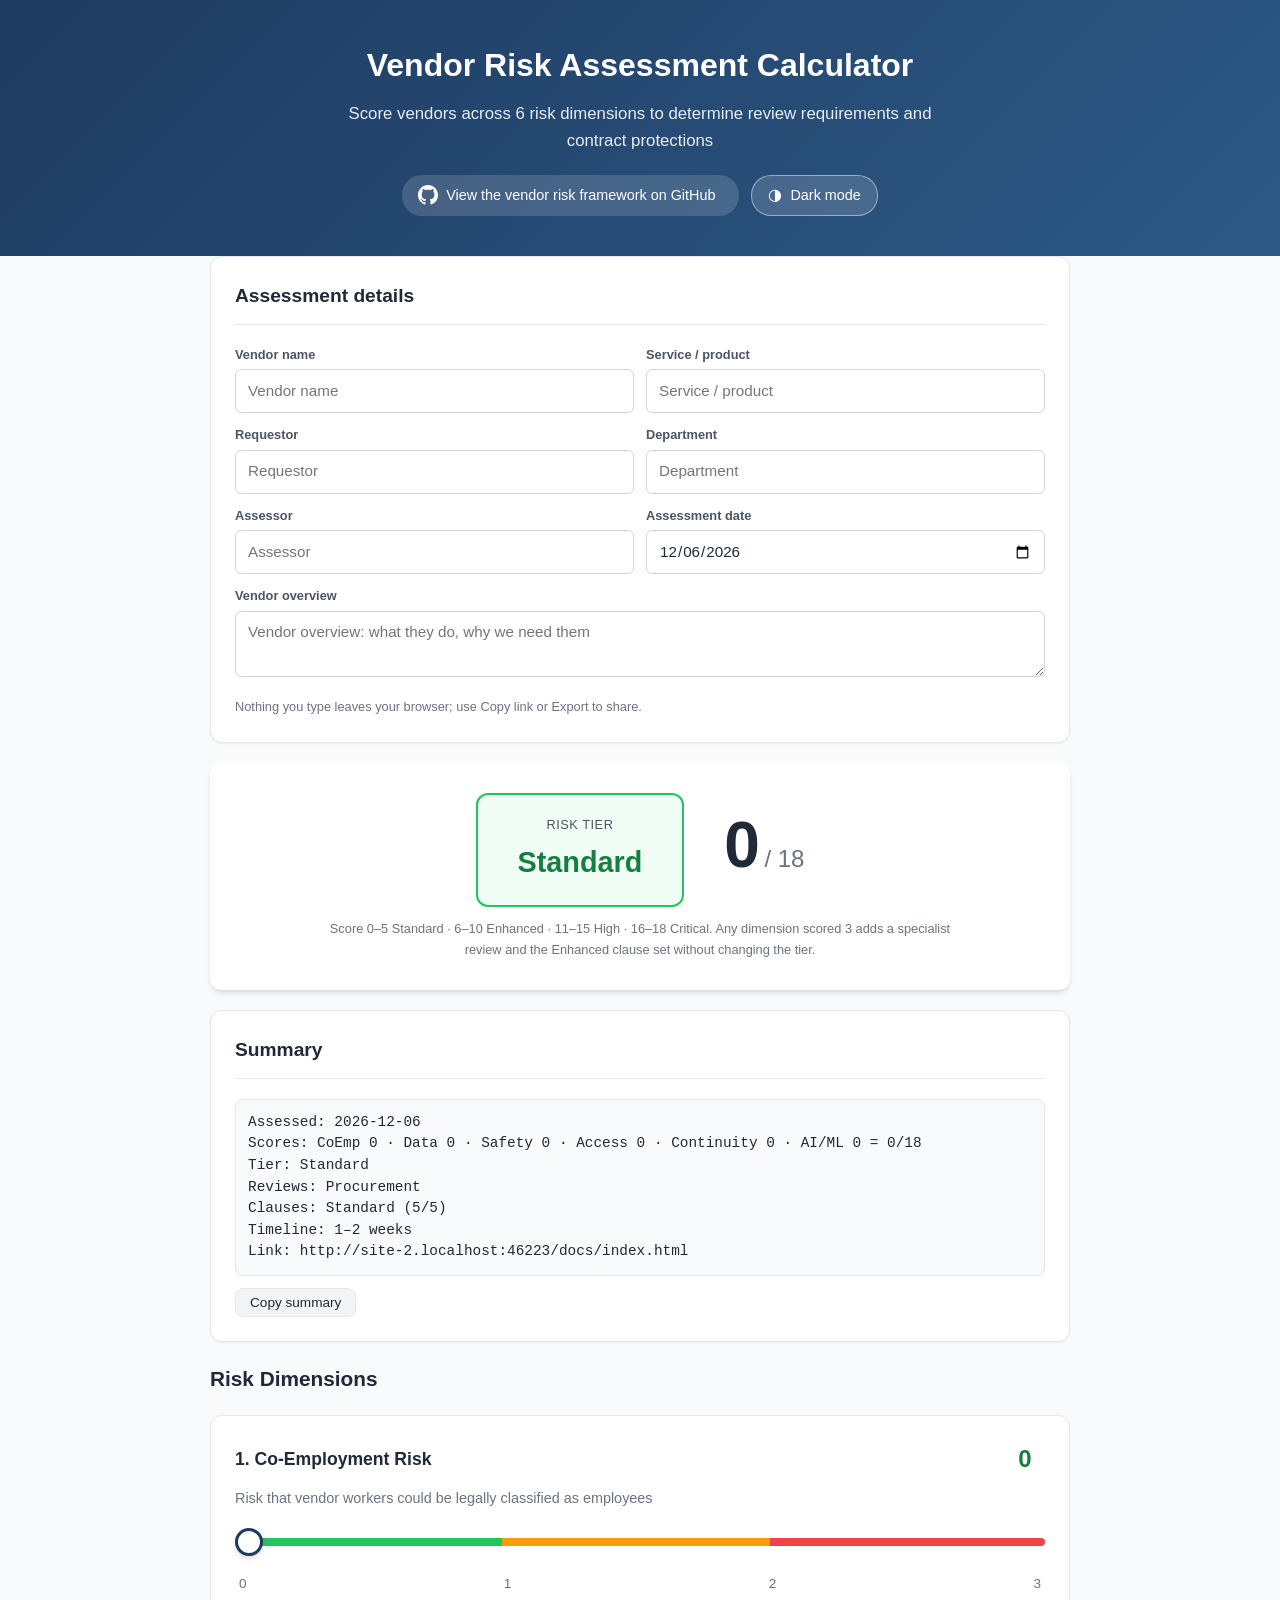
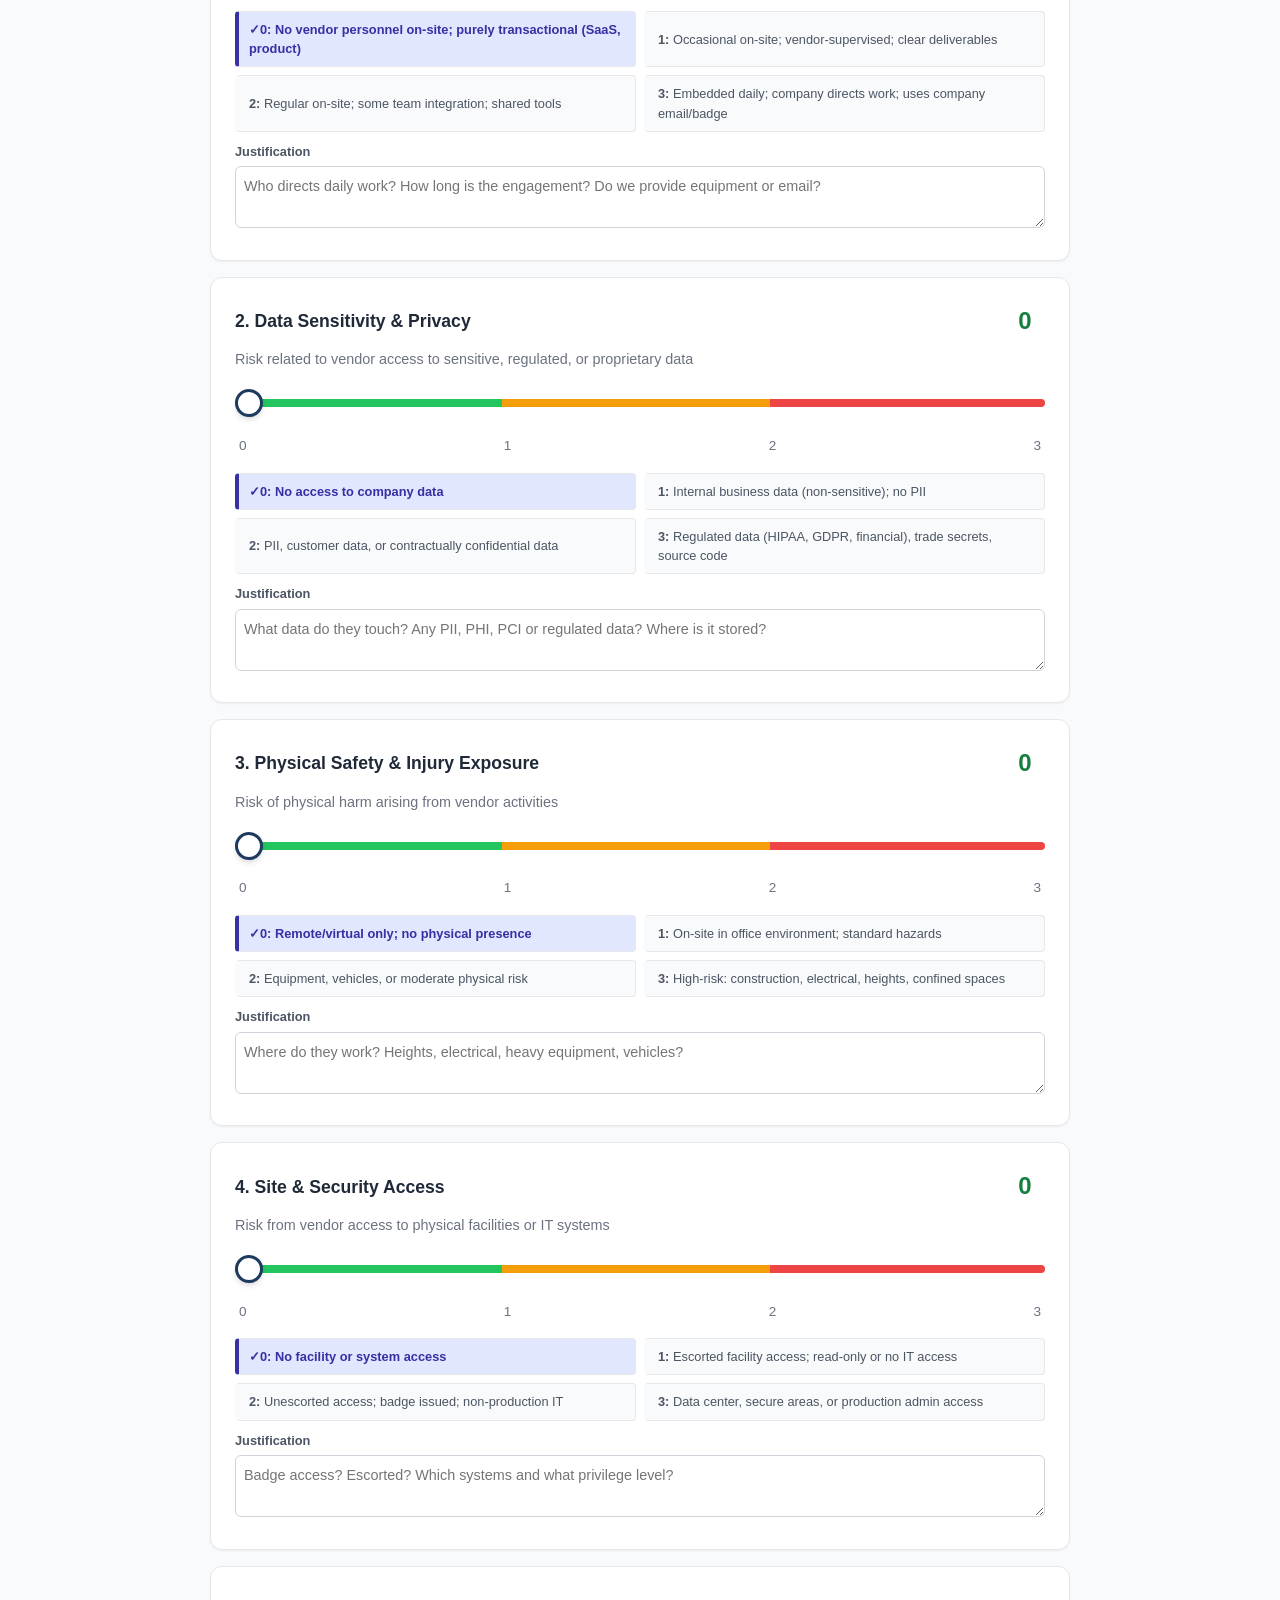
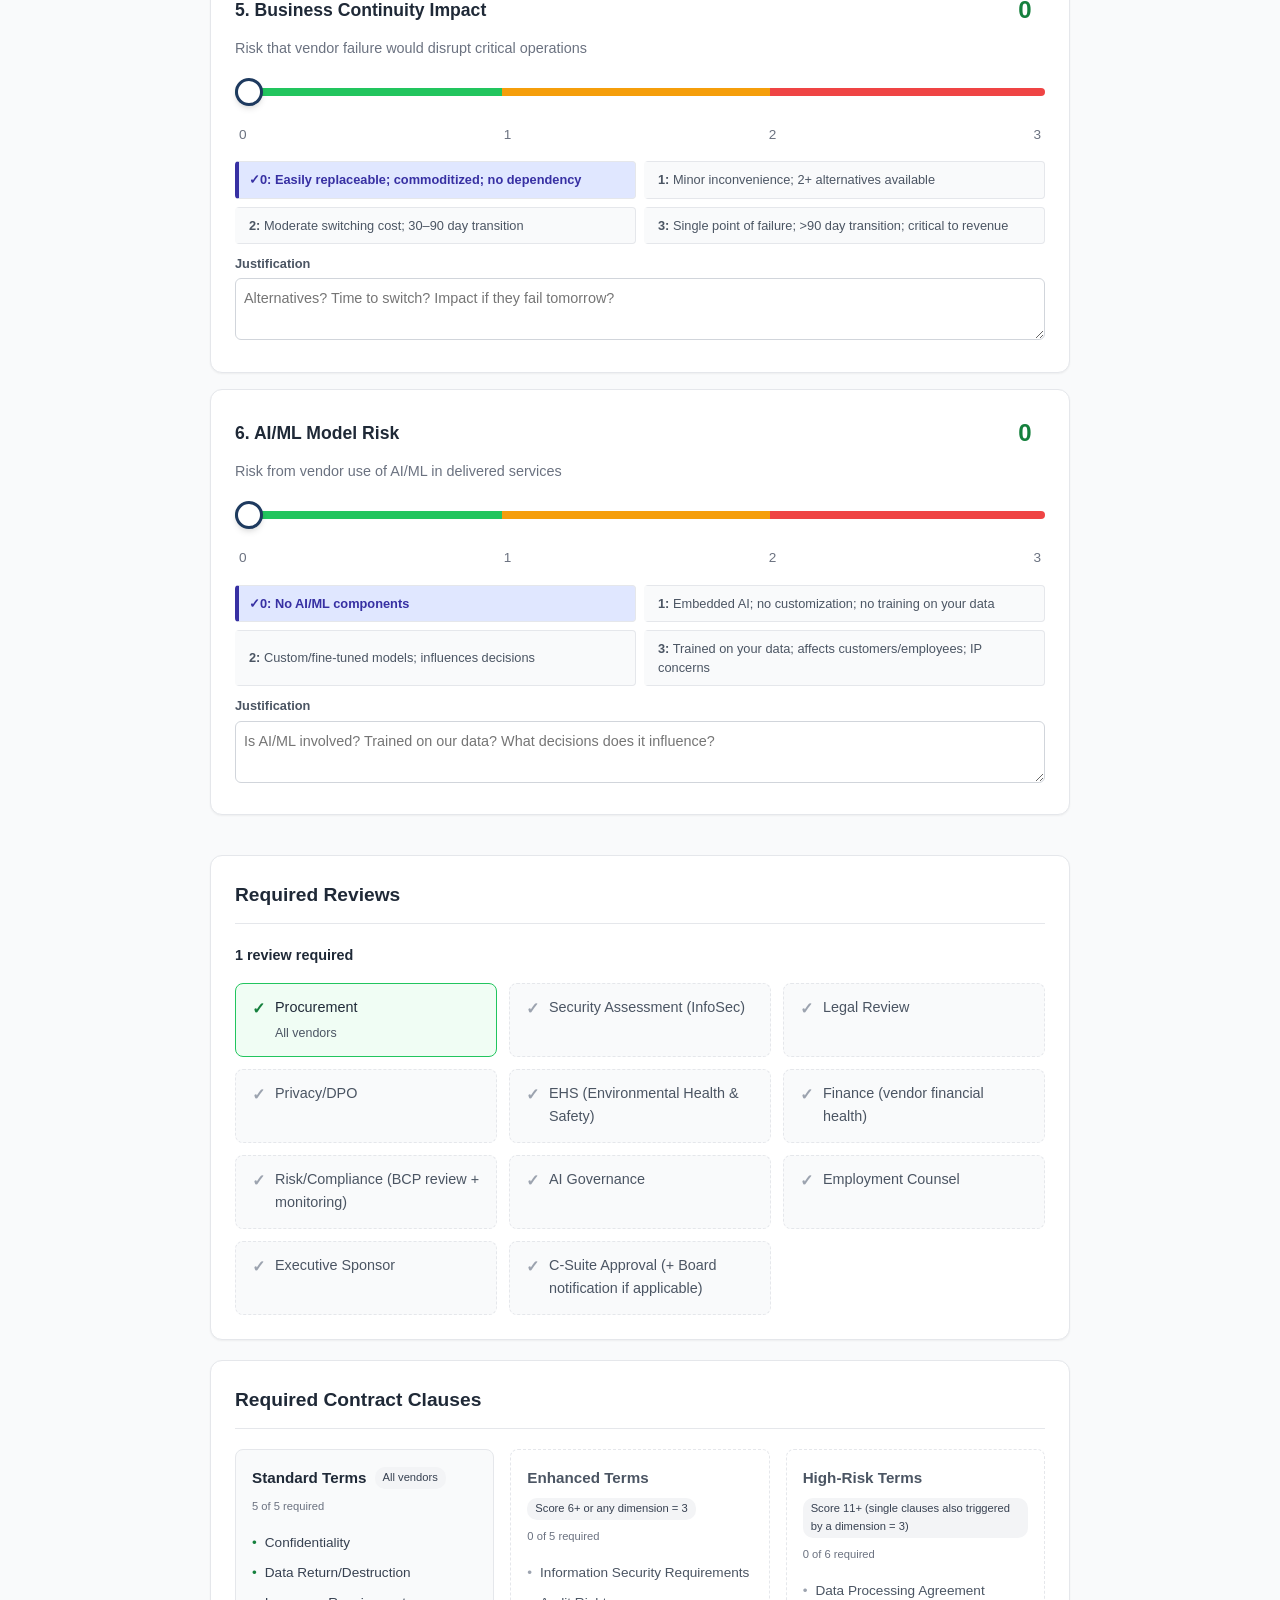
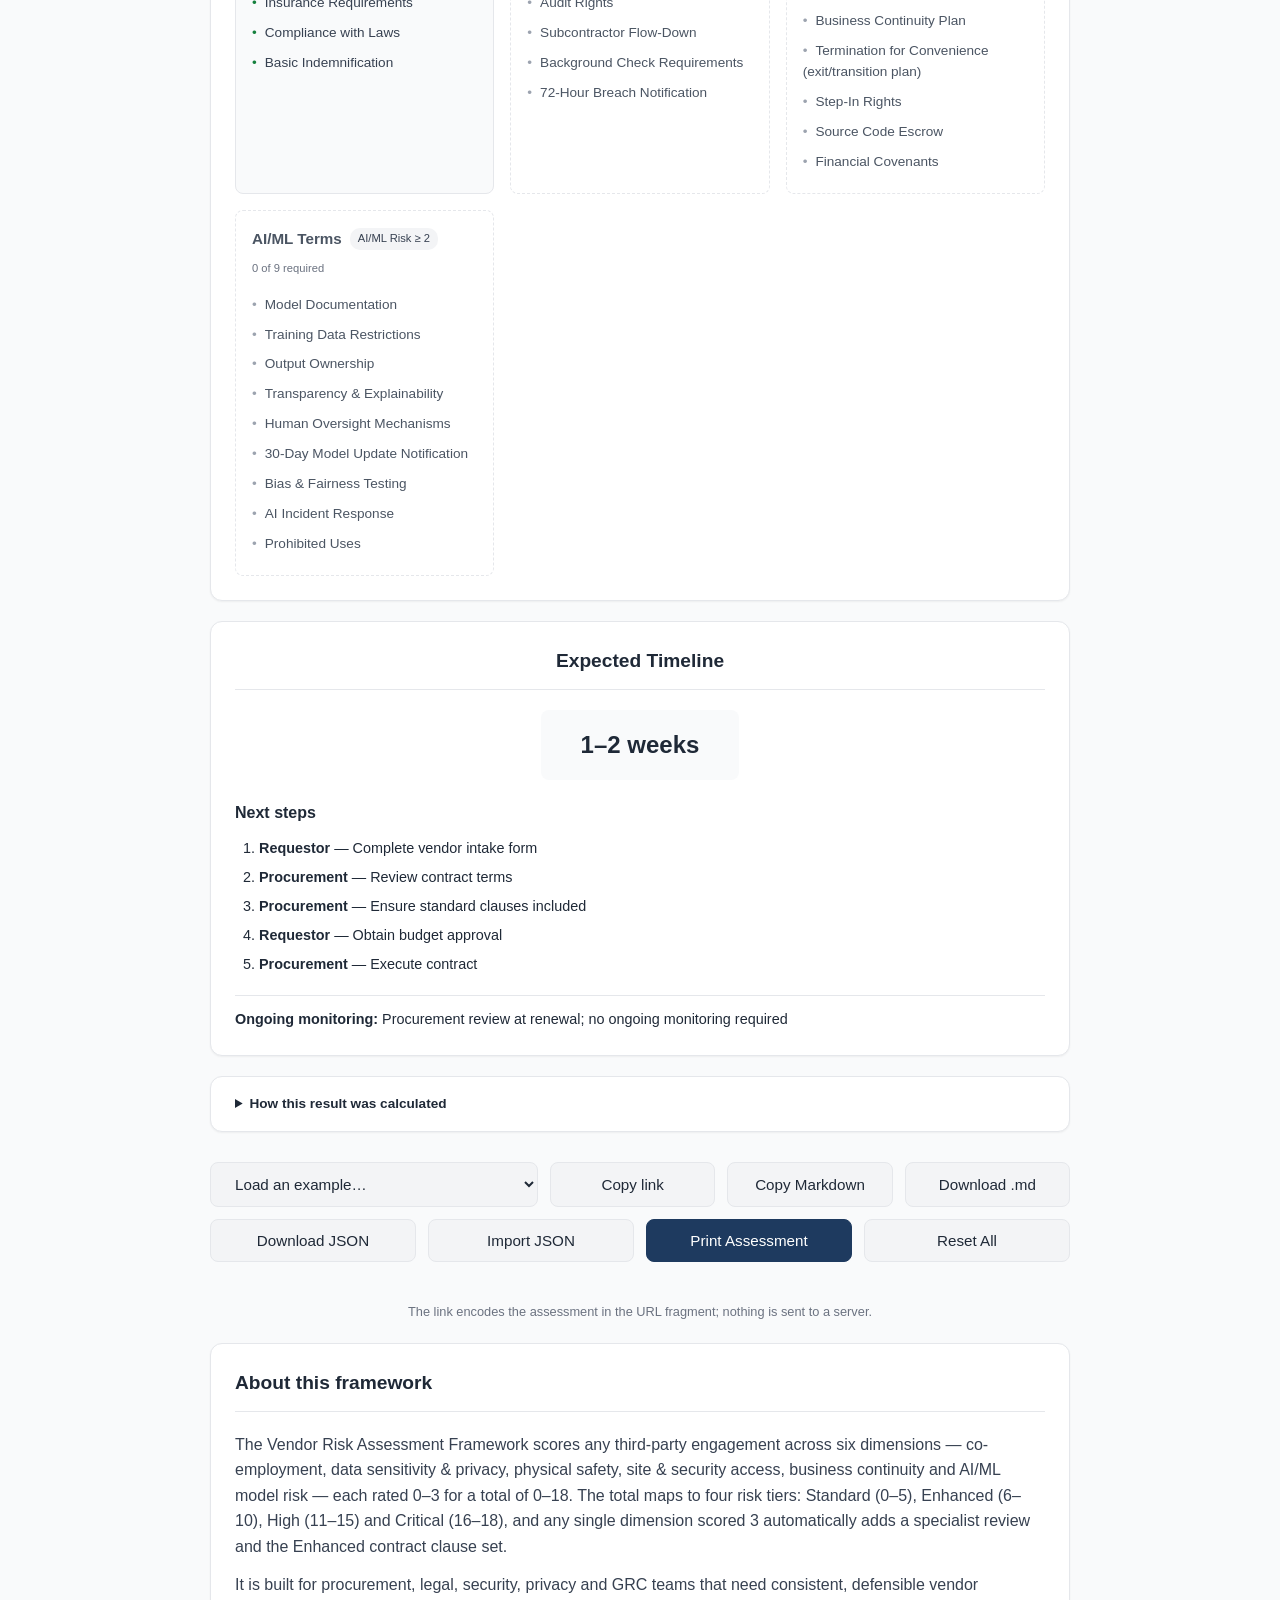
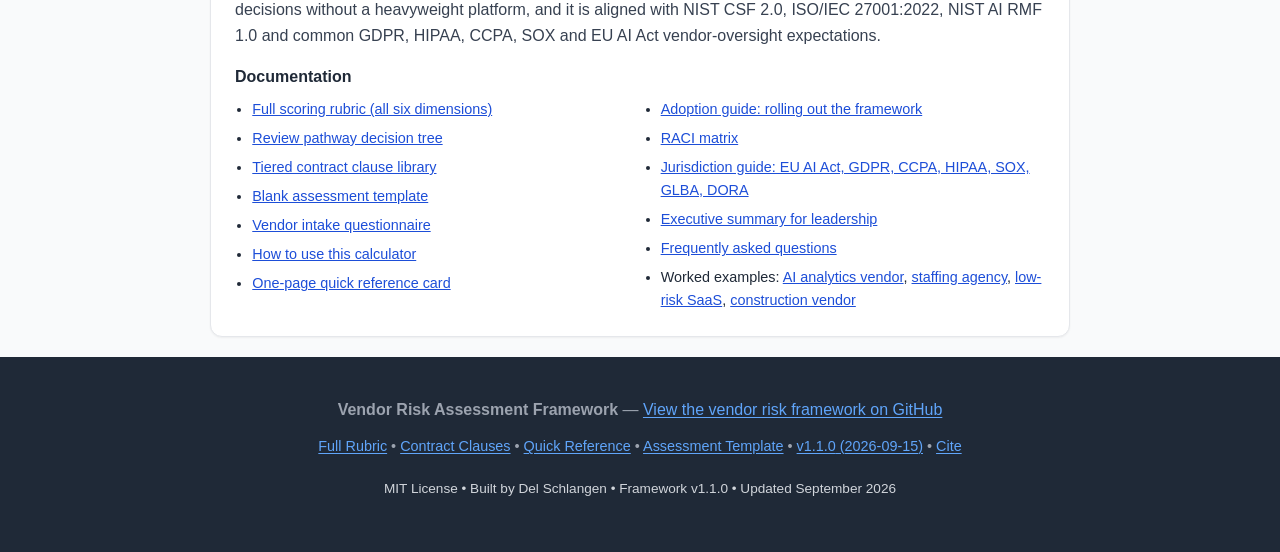
==== commit 3ab7dc8f: "Point absolute URLs at the live domain and cache-bust page assets The site serves at delschlangen.co" ====
--- a/docs/index.html
+++ b/docs/index.html
@@ -5,7 +5,7 @@
     <meta name="viewport" content="width=device-width, initial-scale=1.0">
     <title>Third-Party Vendor Risk Assessment Calculator (Free)</title>
     <meta name="description" content="Free open-source tool to score third-party vendors on 6 risk dimensions, including AI/ML, and get the risk tier, required reviews and contract clauses.">
-    <link rel="canonical" href="https://delschlangen.github.io/vendor-risk-rubric/">
+    <link rel="canonical" href="https://delschlangen.com/">
     <meta name="robots" content="index, follow, max-image-preview:large">
     <meta name="author" content="Del Schlangen">
     <meta name="theme-color" content="#1e3a5f">
@@ -15,25 +15,25 @@
     <meta property="og:type" content="website">
     <meta property="og:site_name" content="Vendor Risk Assessment Framework">
     <meta property="og:locale" content="en_US">
-    <meta property="og:url" content="https://delschlangen.github.io/vendor-risk-rubric/">
+    <meta property="og:url" content="https://delschlangen.com/">
     <meta property="og:title" content="Vendor Risk Assessment Calculator">
     <meta property="og:description" content="Score third-party vendors on 6 risk dimensions, including AI/ML, and instantly see the risk tier, required reviews and contract clauses. Free and open source.">
-    <meta property="og:image" content="https://delschlangen.github.io/vendor-risk-rubric/og-image.png">
+    <meta property="og:image" content="https://delschlangen.com/og-image.png">
     <meta property="og:image:width" content="1200">
     <meta property="og:image:height" content="630">
     <meta property="og:image:alt" content="Vendor Risk Assessment Calculator: six risk dimensions scored 0-3, four risk tiers from Standard to Critical">
     <meta name="twitter:card" content="summary_large_image">
     <meta name="twitter:title" content="Vendor Risk Assessment Calculator">
     <meta name="twitter:description" content="Free open-source calculator: score vendors on 6 risk dimensions and get the risk tier, reviews and contract clauses.">
-    <meta name="twitter:image" content="https://delschlangen.github.io/vendor-risk-rubric/og-image.png">
+    <meta name="twitter:image" content="https://delschlangen.com/og-image.png">
     <meta name="twitter:image:alt" content="Vendor Risk Assessment Calculator preview">
-    <link rel="stylesheet" href="styles.css">
+    <link rel="stylesheet" href="styles.css?v=1.1.0">
     <script type="application/ld+json">
     {
         "@context": "https://schema.org",
         "@type": "WebApplication",
         "name": "Vendor Risk Assessment Calculator",
-        "url": "https://delschlangen.github.io/vendor-risk-rubric/",
+        "url": "https://delschlangen.com/",
         "description": "Score third-party vendors on 6 risk dimensions, including AI/ML, and instantly see the risk tier, required reviews and contract clauses. Free and open source.",
         "applicationCategory": "BusinessApplication",
         "operatingSystem": "Any",
@@ -48,8 +48,8 @@
         "softwareVersion": "1.1.0",
         "datePublished": "2024-12-25",
         "dateModified": "2026-09-15",
-        "image": "https://delschlangen.github.io/vendor-risk-rubric/og-image.png",
-        "screenshot": "https://delschlangen.github.io/vendor-risk-rubric/og-image.png",
+        "image": "https://delschlangen.com/og-image.png",
+        "screenshot": "https://delschlangen.com/og-image.png",
         "keywords": "vendor risk assessment, third-party risk management, TPRM, vendor risk calculator, AI vendor risk, vendor due diligence, contract clauses, procurement risk",
         "sameAs": "https://github.com/delschlangen/vendor-risk-rubric",
         "author": {
@@ -566,6 +566,6 @@
         </div>
     </footer>
 
-    <script src="app.js"></script>
+    <script src="app.js?v=1.1.0"></script>
 </body>
 </html>
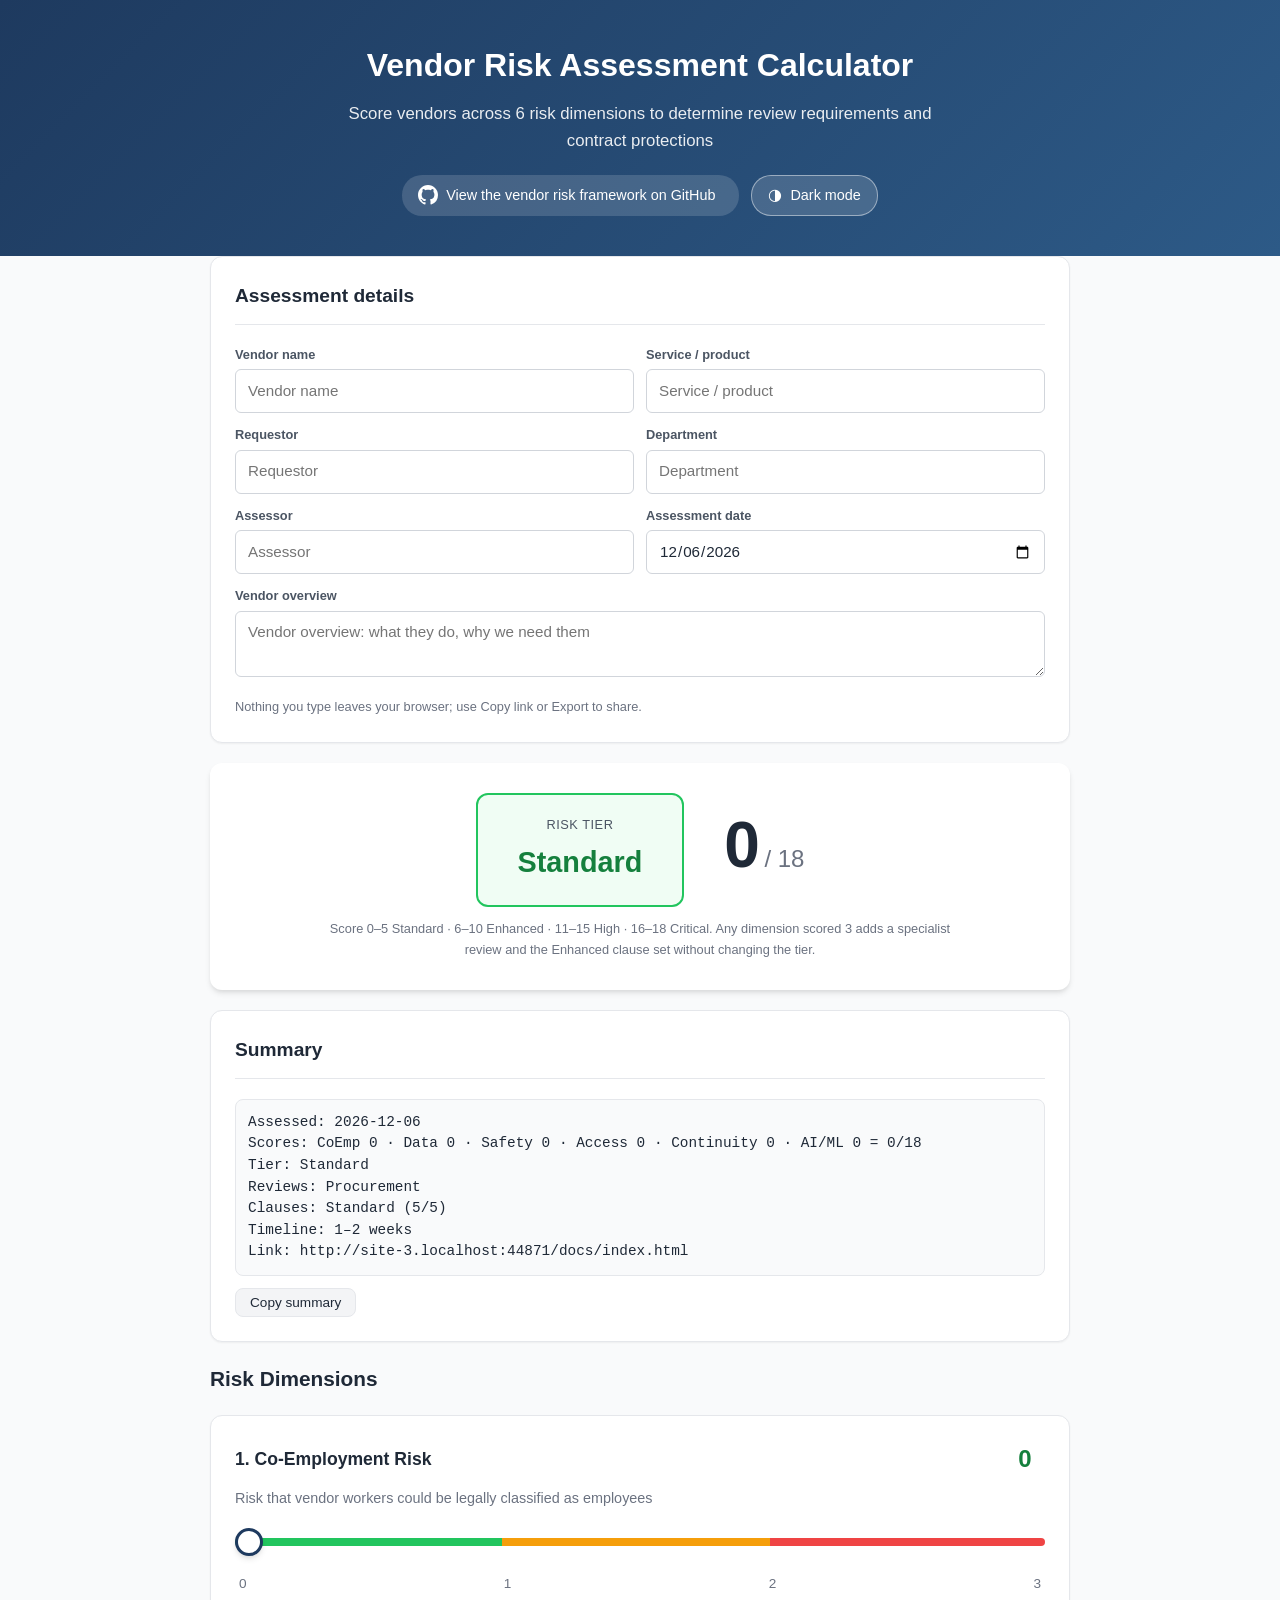
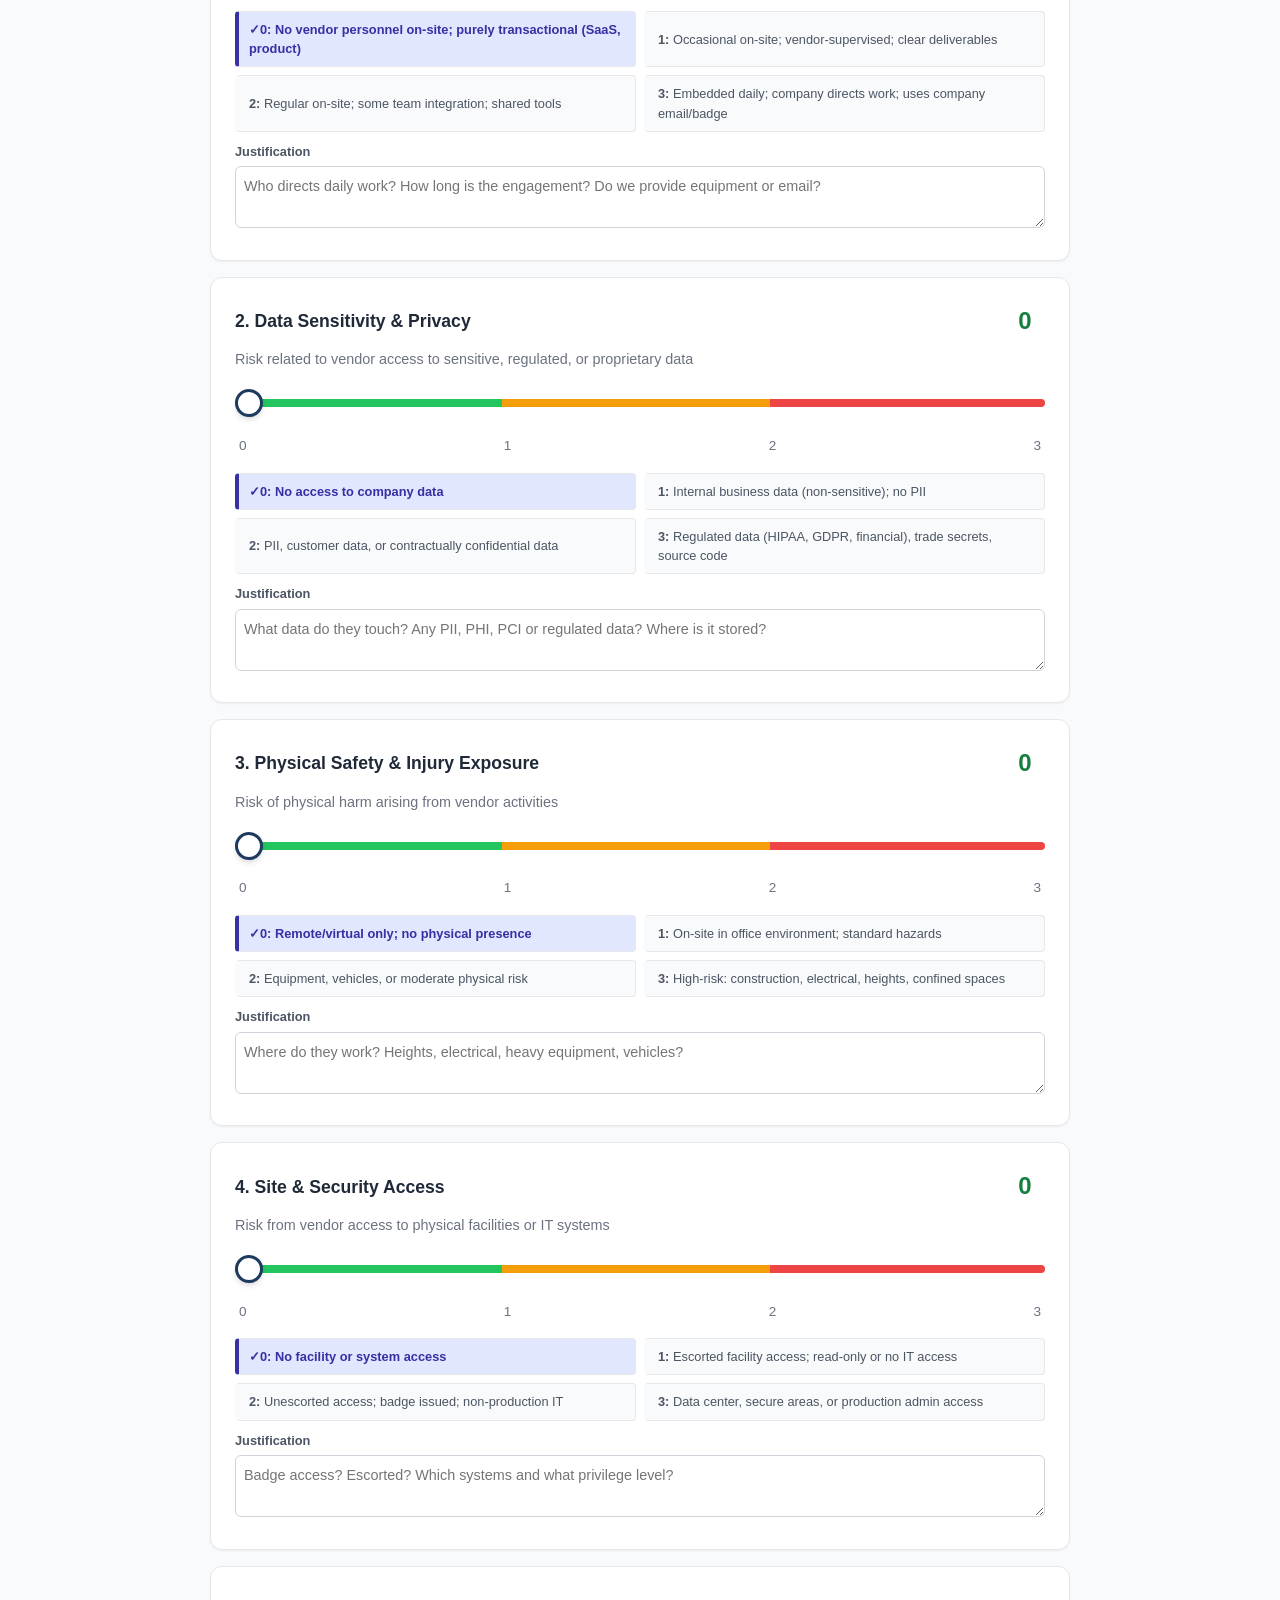
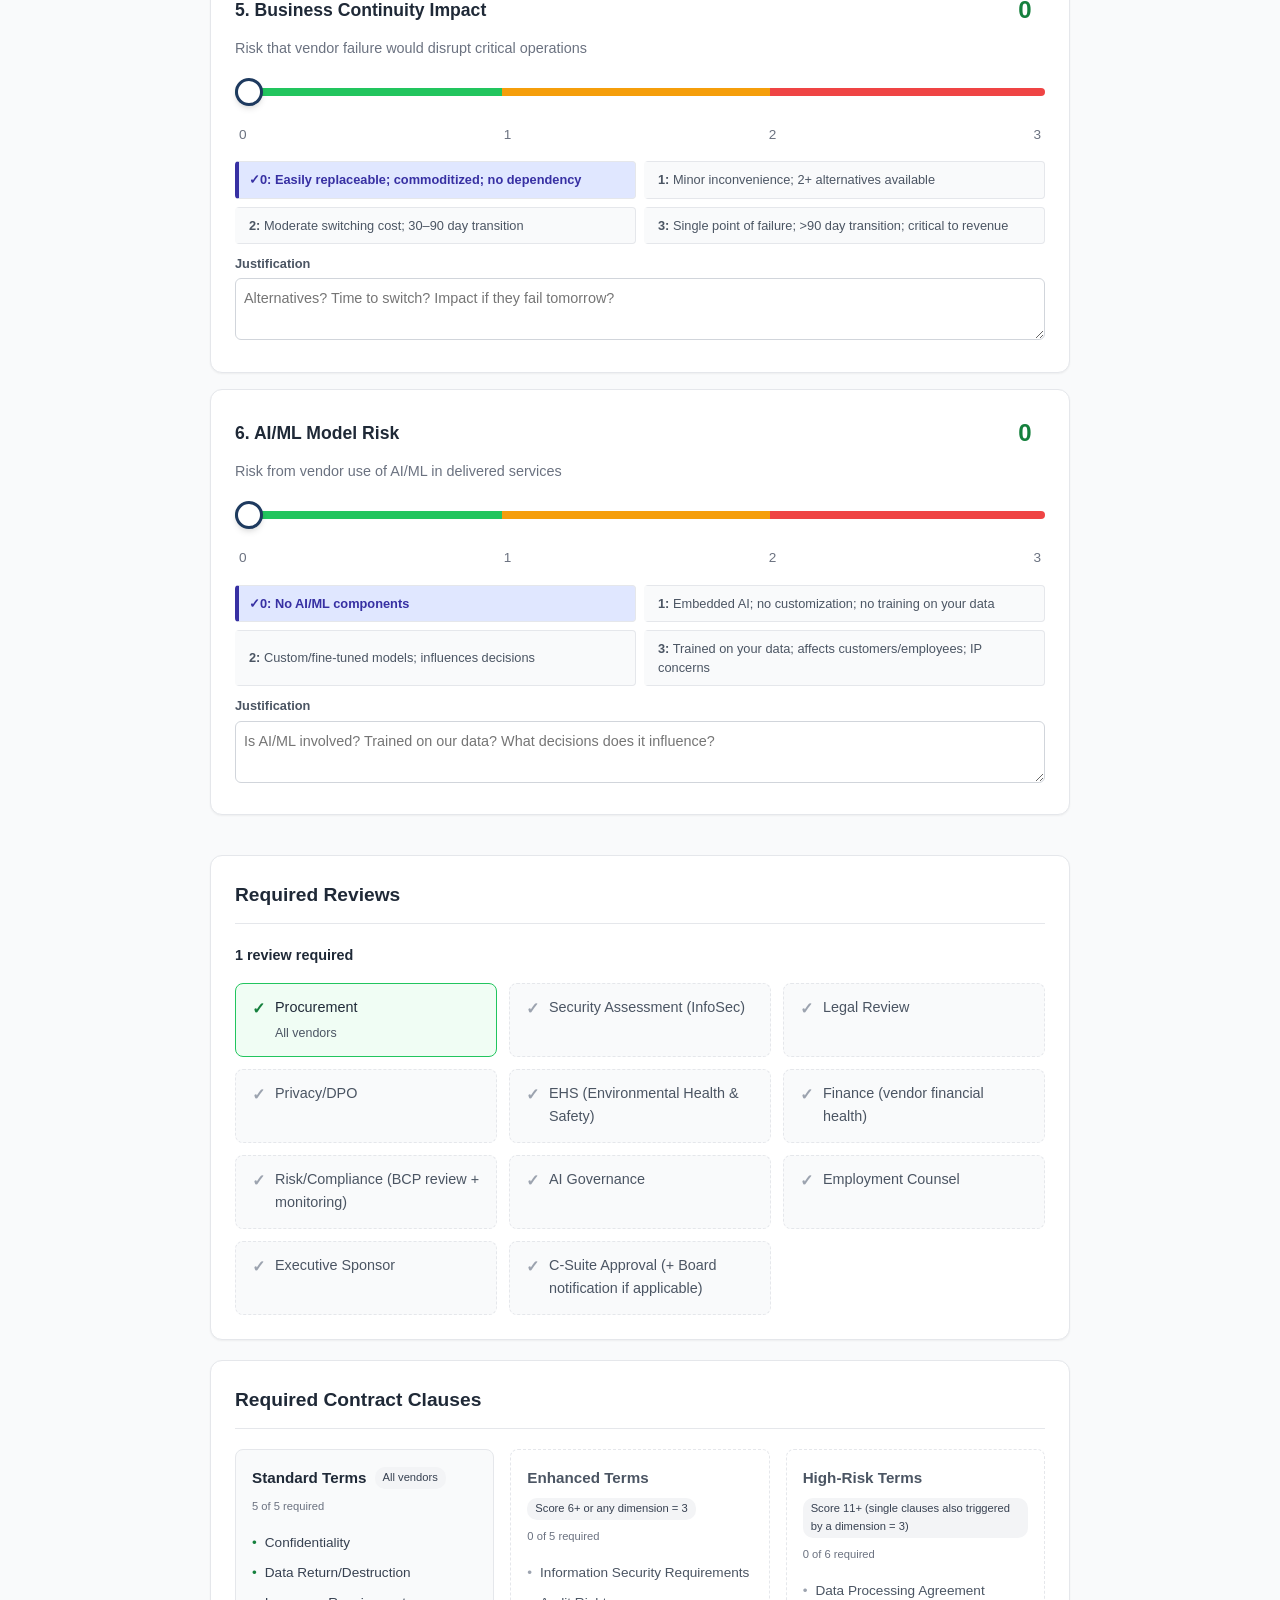
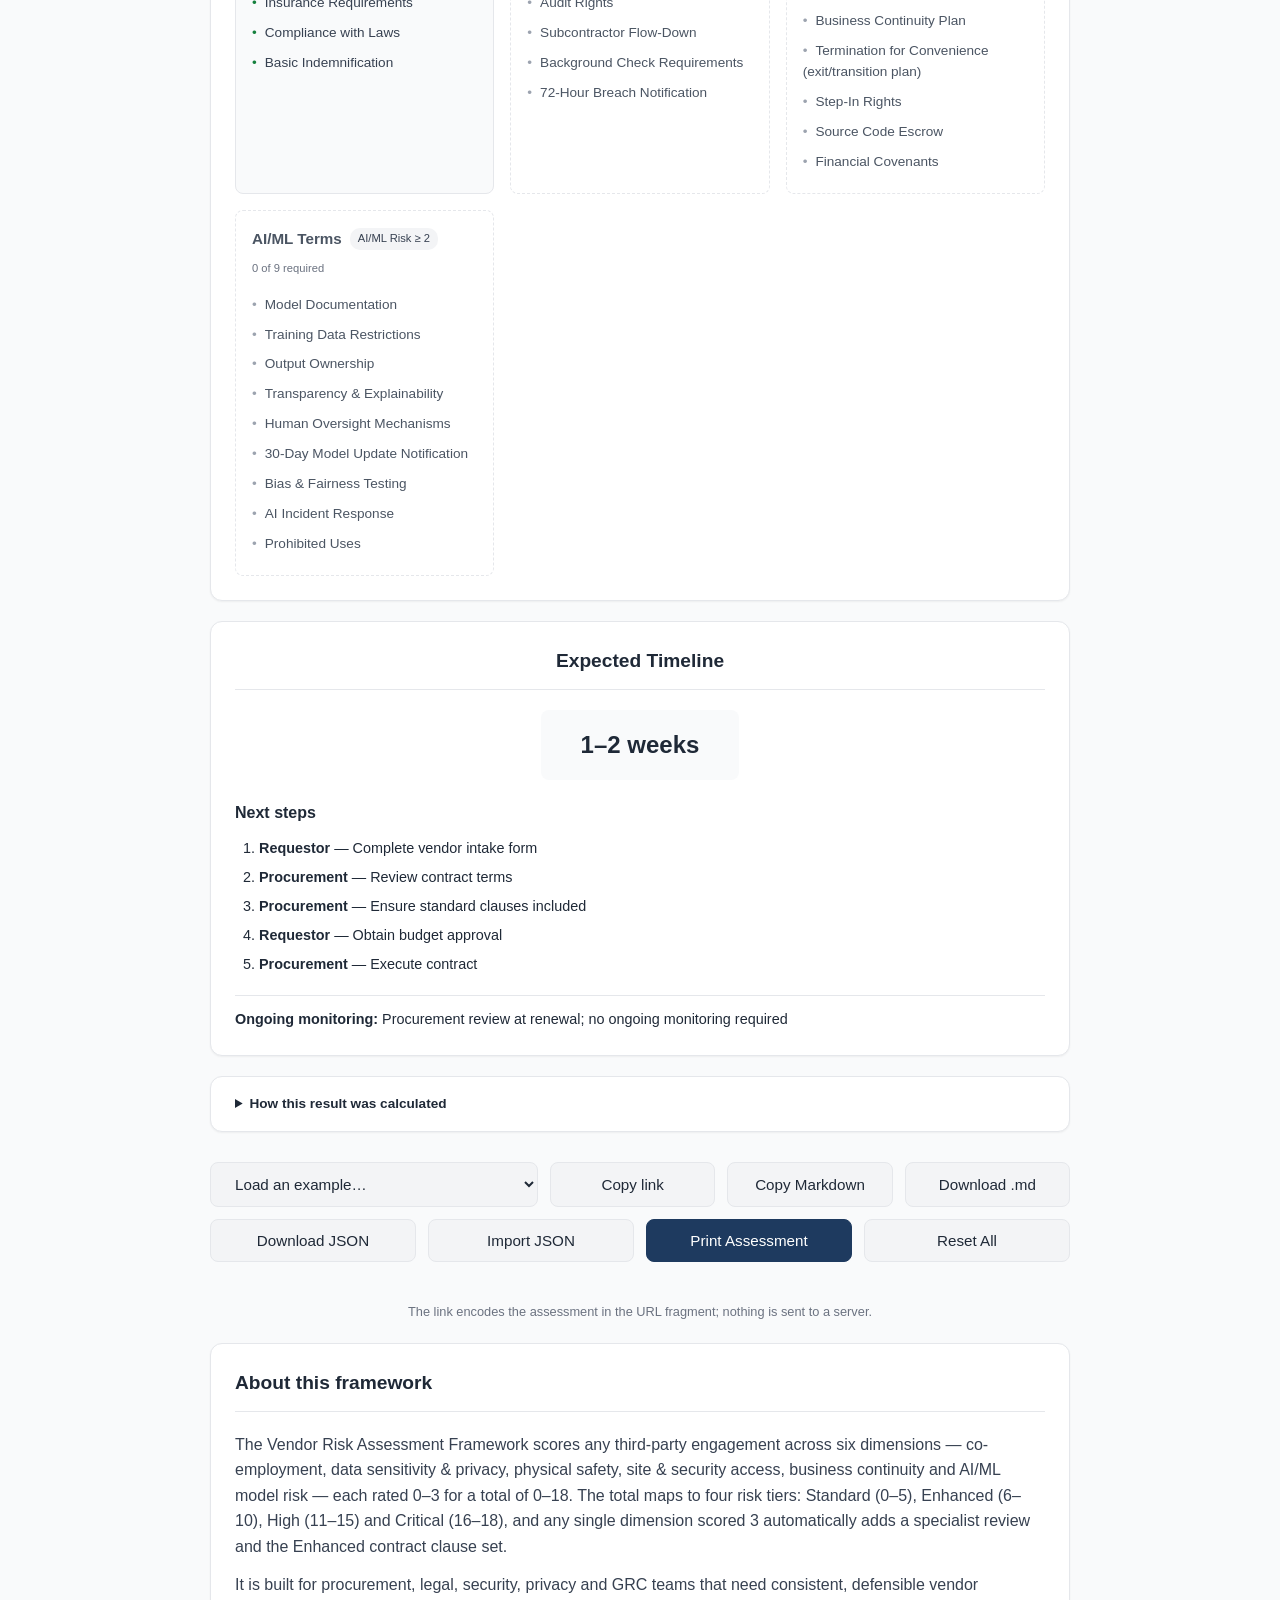
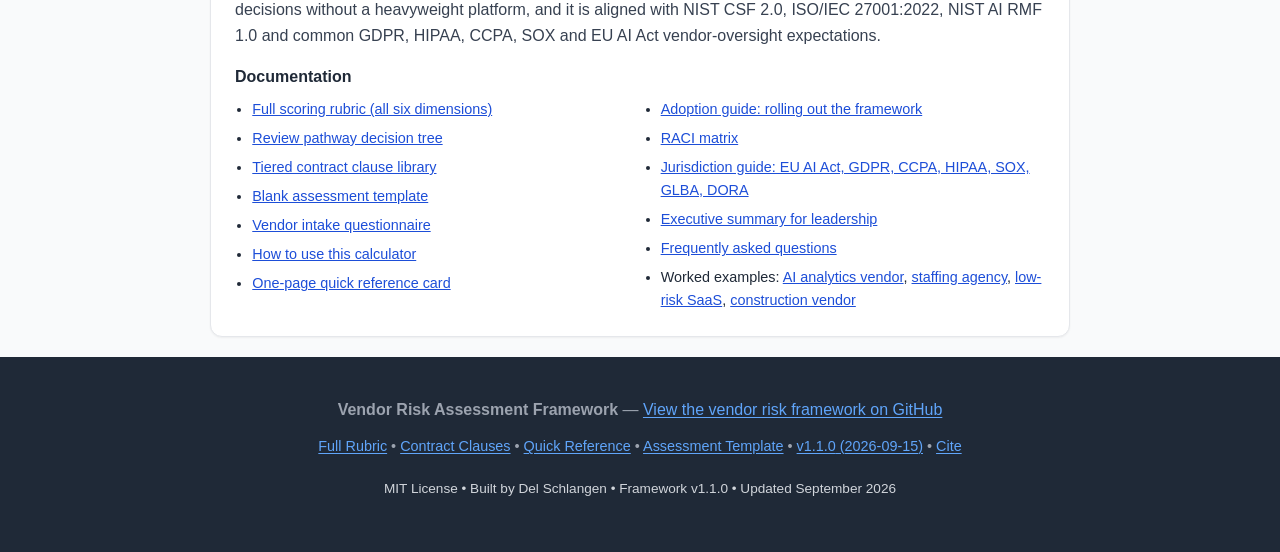
==== commit 7c5fd5d0: "Use the published site URL for all absolute references The site is served at https://delschlangen.co" ====
--- a/docs/index.html
+++ b/docs/index.html
@@ -5,7 +5,7 @@
     <meta name="viewport" content="width=device-width, initial-scale=1.0">
     <title>Third-Party Vendor Risk Assessment Calculator (Free)</title>
     <meta name="description" content="Free open-source tool to score third-party vendors on 6 risk dimensions, including AI/ML, and get the risk tier, required reviews and contract clauses.">
-    <link rel="canonical" href="https://delschlangen.com/">
+    <link rel="canonical" href="https://delschlangen.com/vendor-risk-rubric/">
     <meta name="robots" content="index, follow, max-image-preview:large">
     <meta name="author" content="Del Schlangen">
     <meta name="theme-color" content="#1e3a5f">
@@ -15,17 +15,17 @@
     <meta property="og:type" content="website">
     <meta property="og:site_name" content="Vendor Risk Assessment Framework">
     <meta property="og:locale" content="en_US">
-    <meta property="og:url" content="https://delschlangen.com/">
+    <meta property="og:url" content="https://delschlangen.com/vendor-risk-rubric/">
     <meta property="og:title" content="Vendor Risk Assessment Calculator">
     <meta property="og:description" content="Score third-party vendors on 6 risk dimensions, including AI/ML, and instantly see the risk tier, required reviews and contract clauses. Free and open source.">
-    <meta property="og:image" content="https://delschlangen.com/og-image.png">
+    <meta property="og:image" content="https://delschlangen.com/vendor-risk-rubric/og-image.png">
     <meta property="og:image:width" content="1200">
     <meta property="og:image:height" content="630">
     <meta property="og:image:alt" content="Vendor Risk Assessment Calculator: six risk dimensions scored 0-3, four risk tiers from Standard to Critical">
     <meta name="twitter:card" content="summary_large_image">
     <meta name="twitter:title" content="Vendor Risk Assessment Calculator">
     <meta name="twitter:description" content="Free open-source calculator: score vendors on 6 risk dimensions and get the risk tier, reviews and contract clauses.">
-    <meta name="twitter:image" content="https://delschlangen.com/og-image.png">
+    <meta name="twitter:image" content="https://delschlangen.com/vendor-risk-rubric/og-image.png">
     <meta name="twitter:image:alt" content="Vendor Risk Assessment Calculator preview">
     <link rel="stylesheet" href="styles.css?v=1.1.0">
     <script type="application/ld+json">
@@ -33,7 +33,7 @@
         "@context": "https://schema.org",
         "@type": "WebApplication",
         "name": "Vendor Risk Assessment Calculator",
-        "url": "https://delschlangen.com/",
+        "url": "https://delschlangen.com/vendor-risk-rubric/",
         "description": "Score third-party vendors on 6 risk dimensions, including AI/ML, and instantly see the risk tier, required reviews and contract clauses. Free and open source.",
         "applicationCategory": "BusinessApplication",
         "operatingSystem": "Any",
@@ -48,8 +48,8 @@
         "softwareVersion": "1.1.0",
         "datePublished": "2024-12-25",
         "dateModified": "2026-09-15",
-        "image": "https://delschlangen.com/og-image.png",
-        "screenshot": "https://delschlangen.com/og-image.png",
+        "image": "https://delschlangen.com/vendor-risk-rubric/og-image.png",
+        "screenshot": "https://delschlangen.com/vendor-risk-rubric/og-image.png",
         "keywords": "vendor risk assessment, third-party risk management, TPRM, vendor risk calculator, AI vendor risk, vendor due diligence, contract clauses, procurement risk",
         "sameAs": "https://github.com/delschlangen/vendor-risk-rubric",
         "author": {
